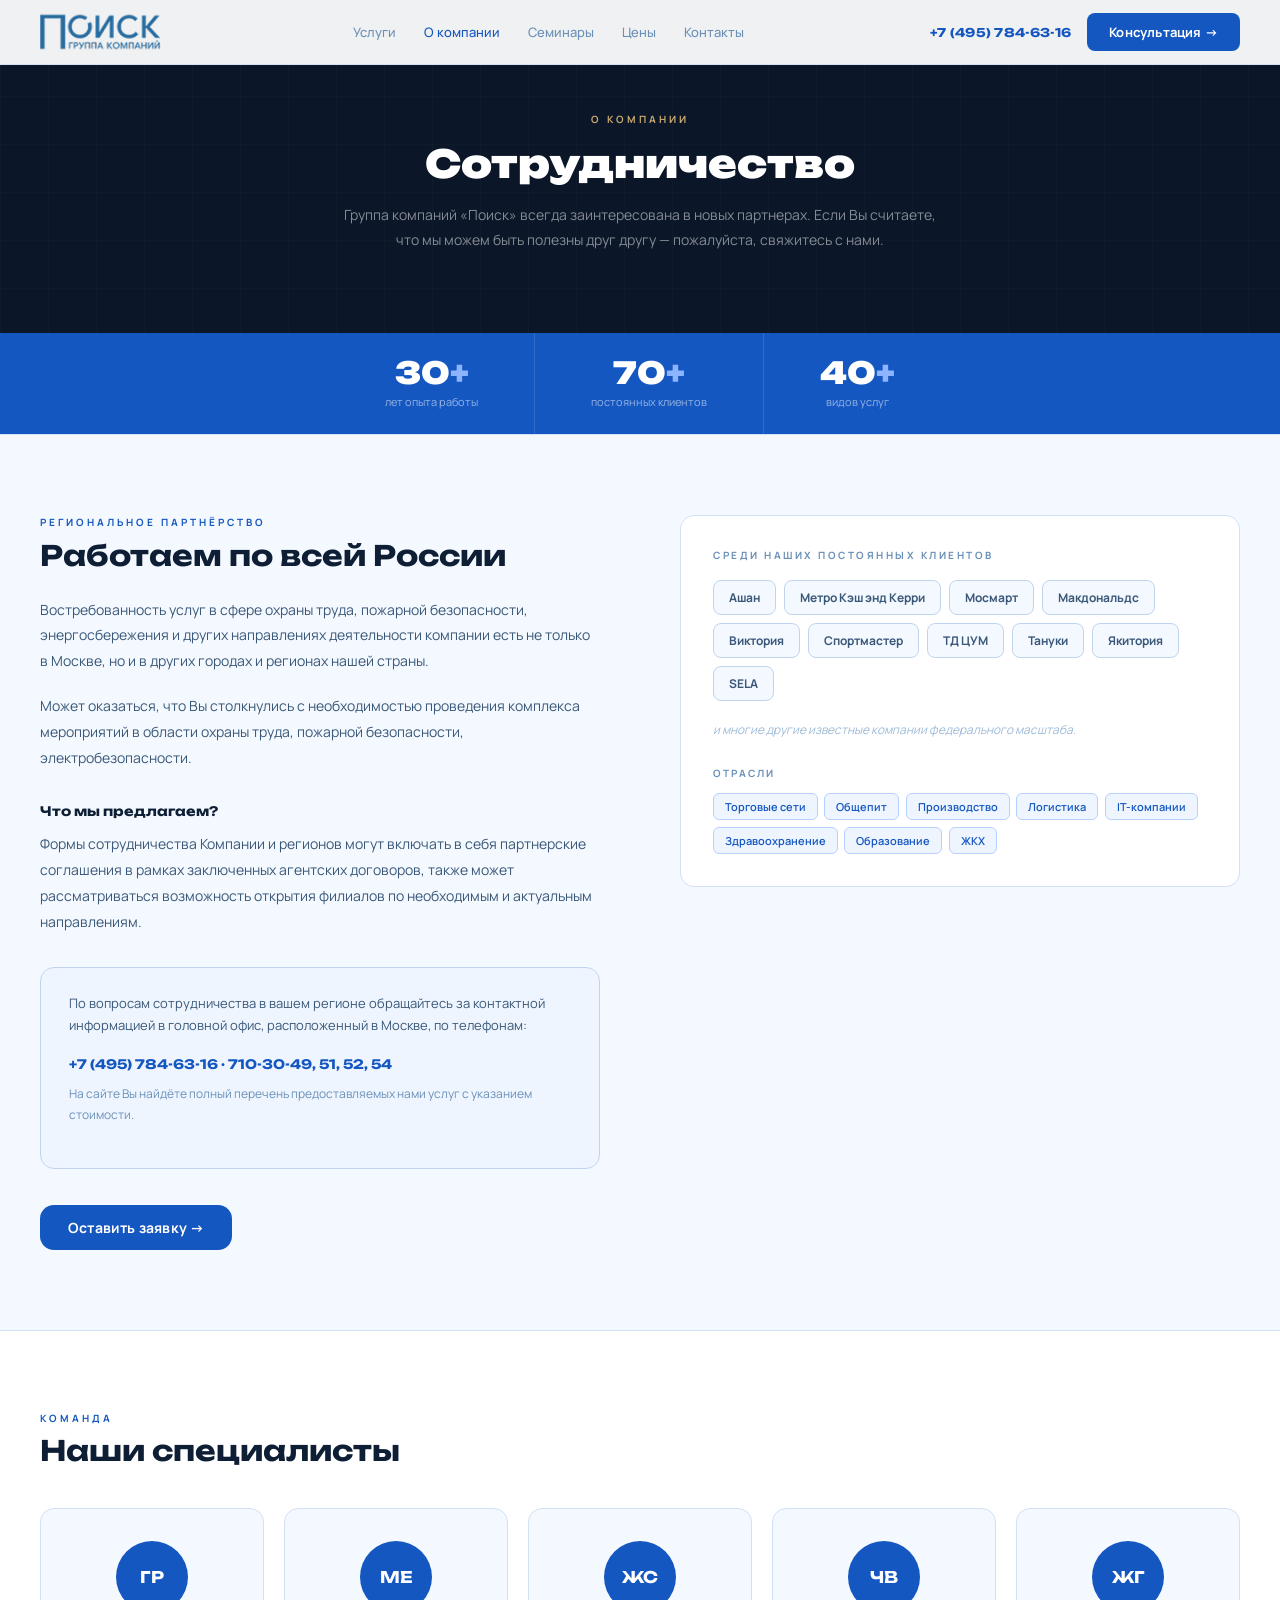
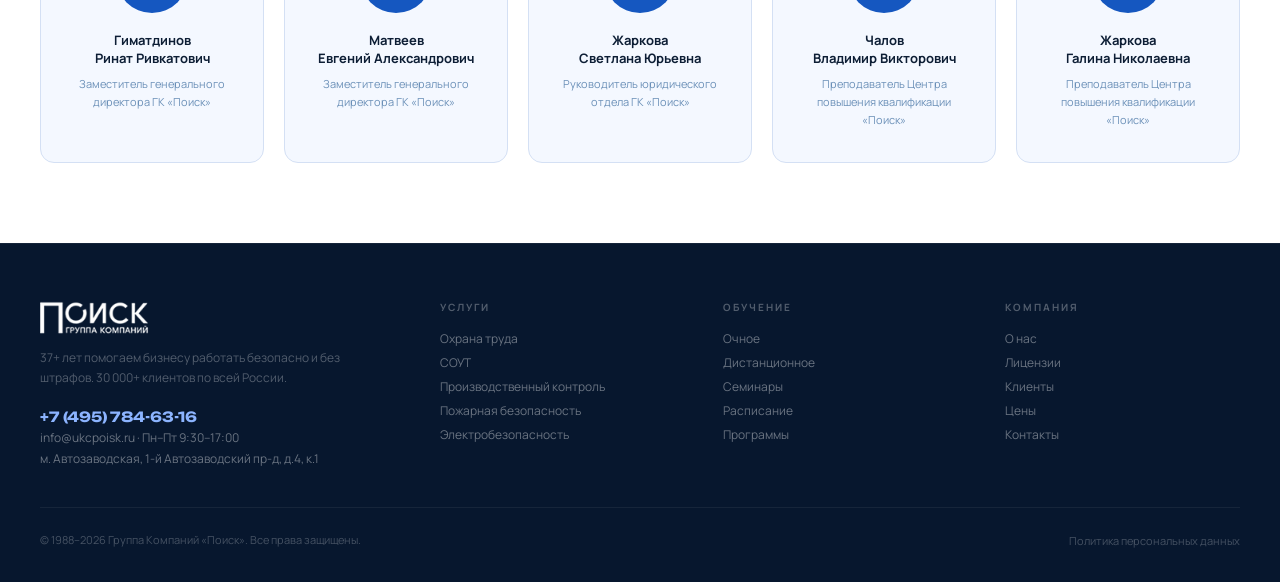
==== about.html @ a32d32ca "first commit" ====
<!DOCTYPE html>
<html lang="ru">
<head>
<meta charset="UTF-8">
<meta name="viewport" content="width=device-width,initial-scale=1.0">
<title>О компании — ГК ПОИСК</title>
<link href="https://fonts.googleapis.com/css2?family=Unbounded:wght@400;700;900&family=Manrope:wght@400;500;600;700;800&display=swap" rel="stylesheet">
<link rel="stylesheet" href="poisk_landing.css">
<style>
  /* STATS STRIP */
  .about-strip { background: var(--blue); display: flex; justify-content: center; }
  .astrip-item { padding: 1.6rem 3.5rem; text-align: center; border-right: 1px solid rgba(255,255,255,.12); }
  .astrip-item:last-child { border: none; }
  .astrip-n { font-family: 'Unbounded', sans-serif; font-size: 1.9rem; font-weight: 900; color: white; line-height: 1; }
  .astrip-n em { color: var(--ice4); font-style: normal; }
  .astrip-l { font-size: 11px; color: rgba(255,255,255,.55); margin-top: 5px; }

  /* COOPERATION */
  .coop-sec { background: var(--off); padding: 5rem 2.5rem; border-top: 1px solid var(--border); }
  .coop-i { max-width: 1280px; margin: 0 auto; display: grid; grid-template-columns: 1fr 1fr; gap: 5rem; align-items: start; }
  .coop-i .sec-t { margin-bottom: 1.5rem; }
  .coop-txt p { font-size: 14px; color: var(--mid); line-height: 1.85; margin-bottom: 1.2rem; }
  .coop-offer-title { font-family: 'Unbounded', sans-serif; font-size: 13px; font-weight: 700; color: var(--text); margin: 2rem 0 .75rem; }
  .coop-contacts { background: var(--ice); border: 1px solid var(--border2); border-radius: var(--r2); padding: 1.5rem 1.75rem; margin-top: 2rem; }
  .coop-contacts p { font-size: 13px; color: var(--mid); line-height: 1.75; }
  .coop-contacts .ct-phone { font-family: 'Unbounded', sans-serif; font-size: 13px; font-weight: 700; color: var(--blue); margin-top: .65rem; }
  .coop-contacts .ct-note { font-size: 12px; color: var(--muted); margin-top: .65rem; }
  .coop-cta { margin-top: 2.25rem; }

  /* CLIENTS */
  .clients-box { background: white; border: 1px solid var(--border); border-radius: var(--r2); padding: 2rem; }
  .clients-eye { font-size: 10px; font-weight: 700; letter-spacing: 2.5px; text-transform: uppercase; color: var(--muted); margin-bottom: 1.1rem; }
  .client-pills { display: flex; flex-wrap: wrap; gap: .5rem; margin-bottom: 1.25rem; }
  .client-pill { background: var(--off); border: 1.5px solid var(--border2); border-radius: 8px; padding: 8px 15px; font-size: 12px; font-weight: 700; color: var(--mid); transition: border-color .2s, color .2s; cursor: default; }
  .client-pill:hover { border-color: var(--blue); color: var(--blue); }
  .clients-note { font-size: 12px; color: var(--faint); font-style: italic; }
  .clients-industries { margin-top: 1.75rem; }
  .clients-eye2 { font-size: 10px; font-weight: 700; letter-spacing: 2px; text-transform: uppercase; color: var(--muted); margin-bottom: .85rem; }
  .ind-pills { display: flex; flex-wrap: wrap; gap: .4rem; }
  .ind-pill { background: var(--ice); border: 1px solid var(--ice3); border-radius: 6px; padding: 5px 11px; font-size: 11px; font-weight: 600; color: var(--blue); }

  /* SPECIALISTS */
  .spec-sec { background: white; padding: 5rem 2.5rem; border-top: 1px solid var(--border); }
  .spec-si { max-width: 1280px; margin: 0 auto; }
  .spec-hd { margin-bottom: 2.5rem; }
  .spec-g { display: grid; grid-template-columns: repeat(5, 1fr); gap: 1.25rem; }
  .spec-c { background: var(--off); border: 1px solid var(--border); border-radius: var(--r2); padding: 2rem 1.5rem; text-align: center; transition: box-shadow .25s, transform .25s; }
  .spec-c:hover { box-shadow: var(--sh2); transform: translateY(-4px); }
  .spec-av { width: 72px; height: 72px; border-radius: 50%; background: var(--blue); display: flex; align-items: center; justify-content: center; font-family: 'Unbounded', sans-serif; font-size: 16px; font-weight: 700; color: white; margin: 0 auto 1.1rem; }
  .spec-nm { font-size: 13px; font-weight: 700; color: var(--text); margin-bottom: .5rem; line-height: 1.4; }
  .spec-ti { font-size: 11px; color: var(--muted); line-height: 1.65; }

  @media (max-width: 900px) {
    .coop-i { grid-template-columns: 1fr; gap: 2.5rem; }
    .spec-g { grid-template-columns: repeat(2, 1fr); }
    .astrip-item { padding: 1.2rem 1.5rem; }
  }
  @media (max-width: 560px) {
    .spec-g { grid-template-columns: 1fr; }
    .about-strip { flex-direction: column; }
    .astrip-item { border-right: none; border-bottom: 1px solid rgba(255,255,255,.12); }
  }
</style>
</head>
<body>

<!-- NAV -->
<nav class="nav">
  <div class="nav-i">
    <a href="poisk_landing.html" class="logo">
      <img src="logo (1).png" alt="ГК ПОИСК" style="height:40px;width:auto;display:block;">
    </a>
    <div class="nav-links">
      <a href="poisk_landing.html#services">Услуги</a>
      <a href="about.html" class="nav-active">О компании</a>
      <a href="seminars.html">Семинары</a>
      <a href="prices.html">Цены</a>
      <a href="poisk_landing.html#contacts">Контакты</a>
    </div>
    <div class="nav-r">
      <a href="tel:+74957846316" class="nav-phone">+7 (495) 784-63-16</a>
      <a href="poisk_landing.html#cta" class="btn">Консультация →</a>
    </div>
  </div>
</nav>

<!-- PAGE HERO -->
<section class="page-hero page-hero--centered">
  <div class="page-hero-inner">
    <div class="page-hero-eye">О компании</div>
    <h1 class="page-hero-h">Сотрудничество</h1>
    <p class="page-hero-sub">Группа компаний «Поиск» всегда заинтересована в новых партнерах. Если Вы считаете, что мы можем быть полезны друг другу — пожалуйста, свяжитесь с нами.</p>
  </div>
</section>

<!-- STATS STRIP -->
<div class="about-strip">
  <div class="astrip-item">
    <div class="astrip-n">30<em>+</em></div>
    <div class="astrip-l">лет опыта работы</div>
  </div>
  <div class="astrip-item">
    <div class="astrip-n">70<em>+</em></div>
    <div class="astrip-l">постоянных клиентов</div>
  </div>
  <div class="astrip-item">
    <div class="astrip-n">40<em>+</em></div>
    <div class="astrip-l">видов услуг</div>
  </div>
</div>

<!-- COOPERATION -->
<section class="coop-sec">
  <div class="coop-i">

    <div class="coop-txt fade">
      <div class="sec-ey">Региональное партнёрство</div>
      <h2 class="sec-t">Работаем по всей России</h2>

      <p>Востребованность услуг в сфере охраны труда, пожарной безопасности, энергосбережения и других направлениях деятельности компании есть не только в Москве, но и в других городах и регионах нашей страны.</p>
      <p>Может оказаться, что Вы столкнулись с необходимостью проведения комплекса мероприятий в области охраны труда, пожарной безопасности, электробезопасности.</p>

      <div class="coop-offer-title">Что мы предлагаем?</div>
      <p>Формы сотрудничества Компании и регионов могут включать в себя партнерские соглашения в рамках заключенных агентских договоров, также может рассматриваться возможность открытия филиалов по необходимым и актуальным направлениям.</p>

      <div class="coop-contacts">
        <p>По вопросам сотрудничества в вашем регионе обращайтесь за контактной информацией в головной офис, расположенный в Москве, по телефонам:</p>
        <div class="ct-phone">+7 (495) 784-63-16 · 710-30-49, 51, 52, 54</div>
        <p class="ct-note">На сайте Вы найдёте полный перечень предоставляемых нами услуг с указанием стоимости.</p>
      </div>

      <div class="coop-cta">
        <a href="poisk_landing.html#cta" class="btn btn-lg">Оставить заявку →</a>
      </div>
    </div>

    <div class="fade">
      <div class="clients-box">
        <div class="clients-eye">Среди наших постоянных клиентов</div>
        <div class="client-pills">
          <span class="client-pill">Ашан</span>
          <span class="client-pill">Метро Кэш энд Керри</span>
          <span class="client-pill">Мосмарт</span>
          <span class="client-pill">Макдональдс</span>
          <span class="client-pill">Виктория</span>
          <span class="client-pill">Спортмастер</span>
          <span class="client-pill">ТД ЦУМ</span>
          <span class="client-pill">Тануки</span>
          <span class="client-pill">Якитория</span>
          <span class="client-pill">SELA</span>
        </div>
        <p class="clients-note">и многие другие известные компании федерального масштаба.</p>
        <div class="clients-industries">
          <div class="clients-eye2">Отрасли</div>
          <div class="ind-pills">
            <span class="ind-pill">Торговые сети</span>
            <span class="ind-pill">Общепит</span>
            <span class="ind-pill">Производство</span>
            <span class="ind-pill">Логистика</span>
            <span class="ind-pill">IT-компании</span>
            <span class="ind-pill">Здравоохранение</span>
            <span class="ind-pill">Образование</span>
            <span class="ind-pill">ЖКХ</span>
          </div>
        </div>
      </div>
    </div>

  </div>
</section>

<!-- SPECIALISTS -->
<section class="spec-sec">
  <div class="spec-si">
    <div class="spec-hd fade">
      <div class="sec-ey">Команда</div>
      <h2 class="sec-t">Наши специалисты</h2>
    </div>
    <div class="spec-g">
      <div class="spec-c fade">
        <div class="spec-av">ГР</div>
        <div class="spec-nm">Гиматдинов<br>Ринат Ривкатович</div>
        <div class="spec-ti">Заместитель генерального директора ГК «Поиск»</div>
      </div>
      <div class="spec-c fade">
        <div class="spec-av">МЕ</div>
        <div class="spec-nm">Матвеев<br>Евгений Александрович</div>
        <div class="spec-ti">Заместитель генерального директора ГК «Поиск»</div>
      </div>
      <div class="spec-c fade">
        <div class="spec-av">ЖС</div>
        <div class="spec-nm">Жаркова<br>Светлана Юрьевна</div>
        <div class="spec-ti">Руководитель юридического отдела ГК «Поиск»</div>
      </div>
      <div class="spec-c fade">
        <div class="spec-av">ЧВ</div>
        <div class="spec-nm">Чалов<br>Владимир Викторович</div>
        <div class="spec-ti">Преподаватель Центра повышения квалификации «Поиск»</div>
      </div>
      <div class="spec-c fade">
        <div class="spec-av">ЖГ</div>
        <div class="spec-nm">Жаркова<br>Галина Николаевна</div>
        <div class="spec-ti">Преподаватель Центра повышения квалификации «Поиск»</div>
      </div>
    </div>
  </div>
</section>

<!-- FOOTER -->
<footer>
  <div class="ft-i">
    <div class="ft-top">
      <div>
        <img src="logo (1).png" alt="ГК ПОИСК" style="height:36px;width:auto;display:block;filter:brightness(0) invert(1);">
        <p class="ft-desc">37+ лет помогаем бизнесу работать безопасно и без штрафов. 30 000+ клиентов по всей России.</p>
        <div class="ft-phone">+7 (495) 784-63-16</div>
        <div class="ft-mail">info@ukcpoisk.ru · Пн–Пт 9:30–17:00</div>
        <div class="ft-mail">м. Автозаводская, 1-й Автозаводский пр-д, д.4, к.1</div>
      </div>
      <div class="ft-col">
        <h5>Услуги</h5>
        <a href="poisk_landing.html#services">Охрана труда</a>
        <a href="poisk_landing.html#services">СОУТ</a>
        <a href="poisk_landing.html#services">Производственный контроль</a>
        <a href="poisk_landing.html#services">Пожарная безопасность</a>
        <a href="poisk_landing.html#services">Электробезопасность</a>
      </div>
      <div class="ft-col">
        <h5>Обучение</h5>
        <a href="#">Очное</a>
        <a href="#">Дистанционное</a>
        <a href="seminars.html">Семинары</a>
        <a href="#">Расписание</a>
        <a href="#">Программы</a>
      </div>
      <div class="ft-col">
        <h5>Компания</h5>
        <a href="about.html">О нас</a>
        <a href="poisk_landing.html#why">Лицензии</a>
        <a href="about.html">Клиенты</a>
        <a href="prices.html">Цены</a>
        <a href="poisk_landing.html#contacts">Контакты</a>
      </div>
    </div>
    <div class="ft-bot">
      <div class="ft-copy">© 1988–2026 Группа Компаний «Поиск». Все права защищены.</div>
      <div class="ft-leg"><a href="#">Политика персональных данных</a></div>
    </div>
  </div>
</footer>

<script>
const obs = new IntersectionObserver(e => {
  e.forEach(en => { if (en.isIntersecting) en.target.classList.add('in'); });
}, { threshold: .1 });
document.querySelectorAll('.fade').forEach(el => obs.observe(el));
</script>
</body>
</html>
---- poisk_landing.css ----
:root {
  --blue: #1557C0; --blue2: #1A6BE0; --blue3: #2979F2;
  --navy: #0B1628; --navy2: #0D1E35;
  --ice: #EEF5FF; --ice2: #DCE9FF; --ice3: #B8D0FF; --ice4: #8CB4FF;
  --white: #FFFFFF; --off: #F4F8FF; --surface: #F0F6FF;
  --text: #0D1E35; --mid: #3A5878; --muted: #6B90B8; --faint: #9DBBD8;
  --border: #D4E0F4; --border2: #C0D4F0;
  --gold: #C8A96E; --gold2: #E0C078;
  --green: #27AE60; --red: #E53935; --amber: #F9A825;
  --r: 8px; --r2: 14px; --r3: 20px;
  --sh: 0 2px 16px rgba(21,87,192,.1);
  --sh2: 0 8px 40px rgba(21,87,192,.14);
}

* { box-sizing: border-box; margin: 0; padding: 0; }
html { scroll-behavior: smooth; }
body { font-family: 'Manrope', sans-serif; background: var(--surface); color: var(--text); overflow-x: hidden; }

/* NAV */
.nav { position: fixed; top: 0; left: 0; right: 0; z-index: 100; background: rgba(255,255,255,.94); border-bottom: 1px solid var(--border); backdrop-filter: blur(12px); padding: 0 2.5rem; }
.nav-i { max-width: 1280px; margin: 0 auto; display: flex; align-items: center; justify-content: space-between; height: 64px; }
.logo { display: flex; align-items: center; text-decoration: none; }
.nav-links { display: flex; gap: 1.75rem; }
.nav-links a { color: var(--muted); font-size: 13px; font-weight: 500; text-decoration: none; transition: color .2s; position: relative; }
.nav-links a::after { content: ''; position: absolute; bottom: -2px; left: 0; width: 0; height: 1.5px; background: var(--blue); transition: width .25s; }
.nav-links a:hover { color: var(--blue); }
.nav-links a:hover::after { width: 100%; }
.nav-r { display: flex; align-items: center; gap: 1rem; }
.nav-phone { font-family: 'Unbounded', sans-serif; font-size: 12px; font-weight: 700; color: var(--blue); text-decoration: none; letter-spacing: .3px; }
.btn { display: inline-flex; align-items: center; gap: 6px; background: var(--blue); color: white; border: none; padding: 10px 22px; border-radius: var(--r); font-size: 13px; font-weight: 700; cursor: pointer; font-family: 'Manrope', sans-serif; transition: background .2s, transform .15s; text-decoration: none; letter-spacing: .2px; }
.btn:hover { background: var(--blue2); transform: translateY(-1px); }
.btn-out { background: white; color: var(--blue); border: 1.5px solid var(--border2); }
.btn-out:hover { border-color: var(--blue); background: var(--ice); }
.btn-lg { padding: 13px 28px; font-size: 14px; border-radius: var(--r2); }
.btn-white { background: white; color: var(--blue); }
.btn-white:hover { background: var(--ice); }
.btn-ghost { background: rgba(255,255,255,.12); color: white; border: 1.5px solid rgba(255,255,255,.25); }
.btn-ghost:hover { background: rgba(255,255,255,.2); }

/* HERO */
#hero { height: 100vh; min-height: 620px; position: relative; overflow: hidden; background: var(--surface); display: flex; align-items: center; }
.h-grid { position: absolute; inset: 0; z-index: 0; pointer-events: none; }
.blob { position: absolute; border-radius: 50%; pointer-events: none; }
#lines-c { position: absolute; inset: 0; z-index: 3; pointer-events: none; }
#chips-root { position: absolute; inset: 0; z-index: 4; pointer-events: none; }
.chip { position: absolute; transform: translate(-50%,-50%); white-space: nowrap; pointer-events: none; }
.chip-inner { display: flex; align-items: center; gap: 9px; background: white; border: 1.5px solid var(--border); border-radius: 12px; padding: 9px 15px; box-shadow: var(--sh); }
.chip-ico { font-size: 17px; line-height: 1; }
.chip-name { font-size: 11px; font-weight: 700; color: var(--text); line-height: 1.2; }
.chip-tag { font-size: 10px; font-weight: 600; margin-top: 2px; }
.h-mask { position: absolute; left: 0; top: 0; width: 500px; height: 100%; background: linear-gradient(90deg, #F0F6FF 58%, transparent 100%); z-index: 5; pointer-events: none; }
.hero-left { position: absolute; left: 5%; top: 50%; transform: translateY(-50%); z-index: 10; max-width: 420px; }
.eyebrow { display: flex; align-items: center; gap: 10px; margin-bottom: 1.5rem; }
.ey-bar { width: 28px; height: 2px; background: var(--blue); border-radius: 1px; }
.ey-t { font-size: 10px; font-weight: 700; letter-spacing: 3px; text-transform: uppercase; color: var(--blue); }
.hero-h1 { font-family: 'Unbounded', sans-serif; font-size: clamp(1.6rem, 2.6vw, 2.4rem); font-weight: 900; color: var(--text); line-height: 1.1; margin-bottom: 1.25rem; letter-spacing: -.5px; }
.hero-h1 em { color: var(--blue); font-style: normal; }
.hero-h1 span { color: #4A90D9; }
.hero-sub { font-size: 14px; color: var(--mid); line-height: 1.8; margin-bottom: 2rem; }
.hero-sub strong { color: var(--text); font-weight: 700; }
.hero-btns { display: flex; gap: 12px; flex-wrap: wrap; margin-bottom: 2.25rem; }
.hero-nums { display: flex; gap: 2rem; flex-wrap: wrap; }
.hn-n { font-family: 'Unbounded', sans-serif; font-size: 1.4rem; font-weight: 900; color: var(--text); line-height: 1; }
.hn-n em { color: var(--blue); font-style: normal; }
.hn-l { font-size: 10px; color: var(--faint); margin-top: 4px; line-height: 1.4; }

/* STATS BAR */
.stats-bar { background: var(--blue); display: grid; grid-template-columns: repeat(6,1fr); }
.st { padding: 1.4rem 1rem; text-align: center; border-right: 1px solid rgba(255,255,255,.1); }
.st:last-child { border: none; }
.st-n { font-family: 'Unbounded', sans-serif; font-size: 1.65rem; font-weight: 900; color: white; line-height: 1; }
.st-n em { color: var(--ice4); font-style: normal; }
.st-l { font-size: 10px; color: rgba(255,255,255,.55); margin-top: 5px; }
.st-h { font-size: 10px; color: var(--gold2); margin-top: 3px; font-weight: 700; }

/* SECTIONS */
section { padding: 5rem 2.5rem; }
.si { max-width: 1280px; margin: 0 auto; }
.sec-ey { font-size: 10px; font-weight: 700; letter-spacing: 3px; text-transform: uppercase; color: var(--blue); margin-bottom: .6rem; }
.sec-t { font-family: 'Unbounded', sans-serif; font-size: clamp(1.4rem, 2.2vw, 1.9rem); font-weight: 700; color: var(--text); line-height: 1.2; margin-bottom: .75rem; }
.sec-t-w { color: white; }
.sec-s { font-size: 14px; color: var(--muted); line-height: 1.75; max-width: 460px; }

/* PAIN */
.pain-sec { background: var(--off); border-top: 1px solid var(--border); }
.pain-hd { display: grid; grid-template-columns: 1fr 1fr; gap: 3rem; align-items: end; margin-bottom: 2.5rem; }
.pain-g { display: grid; grid-template-columns: repeat(3,1fr); gap: 1rem; }
.pc { background: white; border: 1px solid var(--border); border-radius: var(--r2); padding: 1.5rem; position: relative; overflow: hidden; transition: all .25s; }
.pc::before { content: ''; position: absolute; top: 0; left: 0; right: 0; height: 3px; border-radius: 3px 3px 0 0; }
.pc.r::before { background: var(--red); }
.pc.a::before { background: var(--amber); }
.pc.b::before { background: var(--blue); }
.pc:hover { transform: translateY(-3px); box-shadow: var(--sh); }
.pc-lbl { font-size: 9px; font-weight: 800; letter-spacing: 1.5px; text-transform: uppercase; margin-bottom: .6rem; margin-top: .2rem; }
.pc-lbl.r { color: #C62828; }
.pc-lbl.a { color: #E65100; }
.pc-lbl.b { color: var(--blue); }
.pc-q { font-size: 12px; color: var(--mid); line-height: 1.65; margin-bottom: .9rem; font-style: italic; }
.pc-q strong { color: var(--text); font-style: normal; font-weight: 700; }
.pc-sol { display: flex; align-items: center; gap: 8px; font-size: 12px; font-weight: 700; color: var(--blue); }
.pc-arr { width: 20px; height: 20px; background: var(--ice); border-radius: 50%; display: flex; align-items: center; justify-content: center; font-size: 10px; }

/* STATS 2 */
.stats2 { background: var(--navy); padding: 4.5rem 2.5rem; }
.s2-i { max-width: 1280px; margin: 0 auto; display: grid; grid-template-columns: 1fr 1.4fr; gap: 5rem; align-items: center; }
.s2-eye { font-size: 10px; font-weight: 700; letter-spacing: 3px; text-transform: uppercase; color: var(--gold); margin-bottom: 1rem; }
.s2-h { font-family: 'Unbounded', sans-serif; font-size: clamp(1.3rem, 2.2vw, 1.8rem); font-weight: 700; color: white; line-height: 1.25; margin-bottom: 1.25rem; }
.s2-p { font-size: 13px; color: rgba(255,255,255,.45); line-height: 1.8; }
.s2-g { display: grid; grid-template-columns: 1fr 1fr; gap: 1px; background: rgba(255,255,255,.06); border-radius: 16px; overflow: hidden; border: 1px solid rgba(255,255,255,.07); }
.s2-c { background: var(--navy); padding: 1.75rem 2rem; transition: background .2s; }
.s2-c:hover { background: rgba(255,255,255,.04); }
.s2-n { font-family: 'Unbounded', sans-serif; font-size: 2rem; font-weight: 900; color: white; line-height: 1; margin-bottom: 6px; }
.s2-n em { color: var(--ice4); font-style: normal; }
.s2-l { font-size: 11px; color: rgba(255,255,255,.4); line-height: 1.5; }
.s2-ctx { font-size: 10px; color: var(--gold); margin-top: 4px; font-weight: 700; }

/* SERVICES */
.svc-sec { background: var(--off); border-top: 1px solid var(--border); }
.svc-hd { display: flex; justify-content: space-between; align-items: flex-end; margin-bottom: 2.5rem; flex-wrap: wrap; gap: 1rem; }
.svc-g { display: grid; grid-template-columns: repeat(3,1fr); gap: 1rem; }
.sv { background: white; border: 1.5px solid var(--border); border-radius: var(--r2); padding: 1.75rem; transition: border-color .2s, box-shadow .2s, transform .2s; cursor: default; display: flex; flex-direction: column; scroll-margin-top: 80px; }
.sv:hover { border-color: var(--blue); box-shadow: var(--sh2); transform: translateY(-3px); }
.sv-top { display: flex; justify-content: space-between; align-items: flex-start; margin-bottom: 1.25rem; }
.sv-num { font-family: 'Unbounded', sans-serif; font-size: 10px; font-weight: 900; color: var(--border2); letter-spacing: 1px; }
.sv-badge { font-size: 10px; font-weight: 700; letter-spacing: .5px; text-transform: uppercase; padding: 4px 10px; border-radius: 20px; }
.b-req { background: #FFF3E0; color: #E65100; }
.b-pop { background: #E8F5E9; color: #2E7D32; }
.b-lab { background: var(--ice); color: var(--blue); }
.b-uniq { background: #EDE7F6; color: #4527A0; }
.sv-ico { width: 52px; height: 52px; background: var(--ice2); border-radius: 14px; display: flex; align-items: center; justify-content: center; font-size: 26px; margin-bottom: 1rem; }
.sv-t { font-family: 'Unbounded', sans-serif; font-size: 13px; font-weight: 700; color: var(--text); margin-bottom: .6rem; line-height: 1.3; }
.sv-pain { font-size: 12px; color: var(--red); background: #FFF3F3; border: 1px solid #FFD5D5; border-radius: 8px; padding: 7px 11px; margin-bottom: .85rem; font-weight: 600; line-height: 1.5; }
.sv-d { font-size: 13px; color: var(--mid); line-height: 1.7; flex: 1; }
.sv-more { font-size: 12px; color: var(--blue); font-weight: 700; margin-top: 1.25rem; display: inline-flex; align-items: center; gap: 5px; text-decoration: none; border-top: 1px solid var(--border); padding-top: .85rem; }

/* WHY */
.why-sec { background: var(--navy); padding: 5rem 2.5rem; }
.why-i { max-width: 1280px; margin: 0 auto; display: grid; grid-template-columns: 1fr 1fr; gap: 5rem; align-items: start; }
.why-list { display: flex; flex-direction: column; }
.wi { display: flex; gap: 1.25rem; padding: 1.25rem 0; border-bottom: 1px solid rgba(255,255,255,.06); align-items: flex-start; }
.wi:last-child { border: none; }
.wi-ico { width: 42px; height: 42px; background: rgba(21,87,192,.2); border: 1px solid rgba(21,87,192,.35); border-radius: 10px; display: flex; align-items: center; justify-content: center; font-size: 18px; flex-shrink: 0; }
.wi h4 { font-size: 13px; font-weight: 700; color: white; margin-bottom: 4px; }
.wi p { font-size: 12px; color: rgba(255,255,255,.45); line-height: 1.65; }
.why-card { background: rgba(255,255,255,.04); border: 1px solid rgba(255,255,255,.08); border-radius: 20px; padding: 2rem; }
.lic-row { display: flex; gap: 12px; align-items: flex-start; padding: 12px 0; border-bottom: 1px solid rgba(255,255,255,.06); }
.lic-row:last-child { border: none; }
.lic-chk { width: 20px; height: 20px; background: rgba(21,87,192,.2); border: 1.5px solid rgba(21,87,192,.45); border-radius: 50%; display: flex; align-items: center; justify-content: center; font-size: 10px; color: var(--ice4); flex-shrink: 0; margin-top: 1px; font-weight: 700; }
.lic-t { font-size: 13px; font-weight: 700; color: white; margin-bottom: 2px; }
.lic-s { font-size: 11px; color: rgba(255,255,255,.35); line-height: 1.5; }
.dir-card { margin-top: 1.25rem; background: rgba(200,169,110,.08); border: 1px solid rgba(200,169,110,.2); border-radius: 14px; padding: 1.1rem 1.25rem; }
.dir-n { font-size: 13px; font-weight: 700; color: var(--gold2); }
.dir-t { font-size: 11px; color: rgba(255,255,255,.4); margin-top: 3px; line-height: 1.6; }

/* STEPS */
.steps-sec { background: var(--off); border-top: 1px solid var(--border); }
.steps-hd { text-align: center; margin-bottom: 3rem; }
.steps-row { display: flex; position: relative; max-width: 1000px; margin: 0 auto; }
.steps-row::before { content: ''; position: absolute; top: 26px; left: 6%; right: 6%; height: 1px; background: var(--border2); }
.step-node { flex: 1; text-align: center; padding: 0 .75rem; }
.step-c { width: 52px; height: 52px; border-radius: 50%; background: white; border: 2px solid var(--blue); display: flex; align-items: center; justify-content: center; margin: 0 auto 1.1rem; position: relative; z-index: 1; font-family: 'Unbounded', sans-serif; font-size: 15px; font-weight: 900; color: var(--blue); box-shadow: var(--sh); }
.step-c.act { background: var(--blue); color: white; }
.step-t { font-size: 13px; font-weight: 700; color: var(--text); margin-bottom: 4px; }
.step-d { font-size: 11px; color: var(--muted); line-height: 1.6; }
.step-time { font-size: 10px; font-weight: 700; color: var(--blue); margin-top: 5px; }

/* SEMINAR */
.sem-sec { background: white; border-top: 1px solid var(--border); }
.sem-i { max-width: 1280px; margin: 0 auto; display: grid; grid-template-columns: 1fr 1fr; gap: 4rem; }
.free-badge { display: inline-flex; align-items: center; gap: 7px; background: #E8F5E9; border: 1px solid #A5D6A7; color: #1B5E20; padding: 6px 14px; border-radius: 20px; font-size: 12px; font-weight: 700; margin-bottom: 1.25rem; }
.sem-list { display: flex; flex-direction: column; gap: 8px; margin-top: 1.25rem; }
.sem-row { background: var(--surface); border: 1px solid var(--border); border-radius: 10px; padding: 12px 14px; display: flex; align-items: center; gap: 10px; text-decoration: none; transition: all .2s; }
.sem-row:hover { border-color: var(--blue); background: var(--ice); }
.sem-t { font-size: 13px; font-weight: 600; color: var(--text); flex: 1; }
.sem-arr { width: 24px; height: 24px; background: var(--blue); border-radius: 50%; display: flex; align-items: center; justify-content: center; font-size: 11px; color: white; flex-shrink: 0; }

/* PROOF */
.proof-sec { background: var(--navy2); padding: 5rem 2.5rem; }
.proof-i { max-width: 1280px; margin: 0 auto; }
.logos-row { display: flex; gap: .75rem; flex-wrap: wrap; margin: 1.75rem 0 3rem; }
.logo-pill { background: rgba(255,255,255,.05); border: 1px solid rgba(255,255,255,.08); border-radius: 8px; padding: 9px 18px; font-size: 11px; font-weight: 700; color: rgba(255,255,255,.45); cursor: default; transition: all .2s; }
.logo-pill:hover { background: rgba(255,255,255,.09); color: rgba(255,255,255,.8); }
.rv-g { display: grid; grid-template-columns: repeat(3,1fr); gap: 1rem; }
.rv { background: rgba(255,255,255,.04); border: 1px solid rgba(255,255,255,.07); border-radius: var(--r2); padding: 1.5rem; }
.rv-stars { color: var(--gold); font-size: 13px; letter-spacing: 2px; margin-bottom: .75rem; }
.rv-q { font-size: 13px; color: rgba(255,255,255,.5); line-height: 1.75; margin-bottom: 1.25rem; font-style: italic; }
.rv-auth { display: flex; align-items: center; gap: 10px; }
.rv-av { width: 36px; height: 36px; border-radius: 50%; background: var(--blue); display: flex; align-items: center; justify-content: center; font-family: 'Unbounded', sans-serif; font-size: 11px; font-weight: 700; color: white; flex-shrink: 0; }
.rv-nm strong { display: block; font-size: 12px; font-weight: 700; color: rgba(255,255,255,.85); }
.rv-nm span { font-size: 11px; color: rgba(255,255,255,.35); }

/* CTA */
.cta-sec { background: var(--blue); padding: 5.5rem 2.5rem; text-align: center; position: relative; overflow: hidden; }
.cta-ring { position: absolute; border-radius: 50%; border: 1px solid rgba(255,255,255,.07); pointer-events: none; }
.cta-i { max-width: 880px; margin: 0 auto; position: relative; z-index: 2; }
.cta-ey { font-size: 10px; font-weight: 700; letter-spacing: 3px; text-transform: uppercase; color: rgba(255,255,255,.5); margin-bottom: 1.5rem; }
.cta-h { font-family: 'Unbounded', sans-serif; font-size: clamp(1.5rem, 2.8vw, 2.3rem); font-weight: 900; color: white; line-height: 1.15; margin-bottom: 1rem; }
.cta-sub { font-size: 14px; color: rgba(255,255,255,.6); margin-bottom: 2.25rem; line-height: 1.75; }
.cta-cards { display: grid; grid-template-columns: repeat(3,1fr); gap: 1rem; margin-bottom: 2.5rem; }
.cta-c { background: rgba(255,255,255,.08); border: 1px solid rgba(255,255,255,.12); border-radius: var(--r2); padding: 1.25rem; text-align: left; }
.cta-c-ico { font-size: 18px; margin-bottom: .5rem; }
.cta-c-t { font-size: 13px; font-weight: 700; color: white; margin-bottom: 3px; }
.cta-c-d { font-size: 11px; color: rgba(255,255,255,.5); line-height: 1.5; }
.cta-btns { display: flex; gap: 12px; justify-content: center; flex-wrap: wrap; }
.cta-gs { display: flex; gap: 1.5rem; justify-content: center; flex-wrap: wrap; margin-top: 1.5rem; }
.cta-g { font-size: 11px; color: rgba(255,255,255,.4); display: flex; align-items: center; gap: 5px; }
.cta-g::before { content: '✓'; color: rgba(180,220,255,.8); }

/* FOOTER */
footer { background: #07172E; border-top: 1px solid rgba(255,255,255,.06); padding: 3.5rem 2.5rem 2rem; }
.ft-i { max-width: 1280px; margin: 0 auto; }
.ft-top { display: grid; grid-template-columns: 1.5fr 1fr 1fr 1fr; gap: 3rem; margin-bottom: 2.5rem; }
.ft-phone { font-family: 'Unbounded', sans-serif; font-size: 14px; font-weight: 700; color: var(--ice4); margin-top: 1.25rem; }
.ft-mail { font-size: 12px; color: rgba(255,255,255,.4); margin-top: 4px; }
.ft-desc { font-size: 12px; color: rgba(255,255,255,.3); line-height: 1.7; margin-top: .75rem; }
.ft-col h5 { font-size: 10px; font-weight: 700; letter-spacing: 2px; text-transform: uppercase; color: rgba(255,255,255,.3); margin-bottom: 1rem; }
.ft-col a { display: block; font-size: 12px; color: rgba(255,255,255,.4); text-decoration: none; margin-bottom: 7px; transition: color .2s; }
.ft-col a:hover { color: rgba(255,255,255,.8); }
.ft-bot { border-top: 1px solid rgba(255,255,255,.06); padding-top: 1.25rem; display: flex; justify-content: space-between; align-items: center; flex-wrap: wrap; gap: .75rem; }
.ft-copy { font-size: 11px; color: rgba(255,255,255,.25); }
.ft-leg a { font-size: 11px; color: rgba(255,255,255,.25); text-decoration: none; }
.ft-leg a:hover { color: rgba(255,255,255,.55); }

/* CONTACTS */
.contacts-sec { background: white; border-top: 1px solid var(--border); padding: 5rem 2.5rem; }
.contacts-hd { margin-bottom: 2.5rem; }
.contacts-grid { display: grid; grid-template-columns: repeat(4, 1fr); gap: 1.25rem; }
.contact-card { background: var(--off); border: 1.5px solid var(--border); border-radius: var(--r2); padding: 2rem 1.75rem; transition: border-color .2s, box-shadow .2s; }
.contact-card:hover { border-color: var(--blue); box-shadow: var(--sh); }
.contact-card-ico { font-size: 28px; margin-bottom: 1rem; }
.contact-card-label { font-size: 10px; font-weight: 700; letter-spacing: 2px; text-transform: uppercase; color: var(--muted); margin-bottom: .5rem; }
.contact-card-val { font-size: 15px; font-weight: 700; color: var(--text); line-height: 1.45; display: block; }
.contact-card-link { color: var(--blue); text-decoration: none; }
.contact-card-link:hover { text-decoration: underline; }
.contact-card-sub { font-size: 12px; color: var(--muted); margin-top: .4rem; line-height: 1.55; }
@media (max-width: 900px) { .contacts-grid { grid-template-columns: repeat(2, 1fr); } }
@media (max-width: 480px) { .contacts-grid { grid-template-columns: 1fr; } }

/* INNER PAGES — shared across about.html, seminars.html */
.nav-active { color: var(--blue) !important; }

.page-hero { background: var(--navy); padding: 7rem 2.5rem 4rem; position: relative; overflow: hidden; }
.page-hero::before { content: ''; position: absolute; inset: 0; background: url("data:image/svg+xml,%3Csvg width='48' height='48' viewBox='0 0 48 48' fill='none' xmlns='http://www.w3.org/2000/svg'%3E%3Cpath d='M48 0L0 0 0 48' stroke='rgba(255,255,255,0.04)' stroke-width='.8'/%3E%3C/svg%3E") repeat; }
.page-hero-inner { max-width: 1280px; margin: 0 auto; position: relative; z-index: 2; }
.page-hero-eye { font-size: 10px; font-weight: 700; letter-spacing: 3px; text-transform: uppercase; color: var(--gold); margin-bottom: 1rem; }
.page-hero-h { font-family: 'Unbounded', sans-serif; font-size: clamp(1.8rem, 3vw, 2.6rem); font-weight: 900; color: white; line-height: 1.15; margin-bottom: 1rem; }
.page-hero-sub { font-size: 14px; color: rgba(255,255,255,.5); line-height: 1.8; }
.page-hero--centered { text-align: center; padding-bottom: 5rem; }
.page-hero--centered .page-hero-inner { max-width: 760px; }
.page-hero--centered .page-hero-sub { max-width: 600px; margin: 0 auto; }

.breadcrumb { display: flex; align-items: center; gap: 8px; font-size: 12px; color: rgba(255,255,255,.35); margin-bottom: 1.25rem; }
.breadcrumb a { color: rgba(255,255,255,.4); text-decoration: none; transition: color .2s; }
.breadcrumb a:hover { color: rgba(255,255,255,.8); }
.breadcrumb-sep { color: rgba(255,255,255,.2); }

/* HERO — new elements */
.hero-for { display: inline-flex; align-items: center; background: var(--ice2); border: 1px solid var(--ice3); border-radius: 20px; padding: 5px 14px; font-size: 11px; font-weight: 700; color: var(--blue); margin-bottom: 1rem; }
.eyebrow { margin-bottom: .75rem; }

/* PAIN — clickable cards */
.pc { text-decoration: none; display: block; cursor: pointer; }
.pc:hover { transform: translateY(-4px); box-shadow: var(--sh2); }
.pain-foot { display: flex; align-items: center; gap: 1.25rem; flex-wrap: wrap; margin-top: 1.75rem; padding-top: 1.75rem; border-top: 1px solid var(--border); }
.pain-foot span { font-size: 13px; color: var(--muted); }

/* SERVICES — footer with price anchor */
.svc-foot { display: flex; align-items: center; justify-content: space-between; flex-wrap: wrap; gap: 1.25rem; margin-top: 2rem; padding: 1.5rem 2rem; background: var(--ice); border: 1px solid var(--border2); border-radius: var(--r2); }
.svc-foot-price { font-size: 14px; color: var(--mid); }
.svc-foot-price strong { color: var(--text); }

/* PROOF — real clients + CTA */
.proof-clients { display: flex; flex-wrap: wrap; gap: .6rem; margin: 1.5rem 0 1rem; }
.pcl { background: rgba(255,255,255,.08); border: 1px solid rgba(255,255,255,.15); border-radius: 8px; padding: 8px 16px; font-size: 12px; font-weight: 700; color: rgba(255,255,255,.9); transition: background .2s; }
.pcl:hover { background: rgba(255,255,255,.14); }
.logos-row { margin: 1rem 0 2rem; }
.proof-cta { display: flex; align-items: center; justify-content: space-between; flex-wrap: wrap; gap: 1.25rem; margin-top: 2.5rem; padding: 2rem 2.5rem; background: rgba(255,255,255,.05); border: 1px solid rgba(255,255,255,.1); border-radius: var(--r2); }
.proof-cta p { font-size: 15px; color: rgba(255,255,255,.7); font-weight: 600; max-width: 480px; }

/* FAQ */
.faq-sec { background: var(--off); border-top: 1px solid var(--border); }
.faq-hd { margin-bottom: 2.5rem; }
.faq-list { display: flex; flex-direction: column; gap: .75rem; max-width: 860px; }
.faq-item { background: white; border: 1.5px solid var(--border); border-radius: var(--r2); overflow: hidden; transition: border-color .2s; }
.faq-item[open] { border-color: var(--blue); }
.faq-q { list-style: none; display: flex; align-items: center; justify-content: space-between; gap: 1rem; padding: 1.25rem 1.5rem; font-size: 14px; font-weight: 700; color: var(--text); cursor: pointer; user-select: none; }
.faq-q::-webkit-details-marker { display: none; }
.faq-q::after { content: '+'; font-size: 20px; font-weight: 300; color: var(--blue); flex-shrink: 0; transition: transform .25s; }
.faq-item[open] .faq-q::after { transform: rotate(45deg); }
.faq-q:hover { color: var(--blue); }
.faq-a { padding: 0 1.5rem 1.25rem; font-size: 13px; color: var(--mid); line-height: 1.8; border-top: 1px solid var(--border); padding-top: 1rem; }
.faq-a a { color: var(--blue); }

/* SEMINAR — sem-row as link + date */
.sem-row { text-decoration: none; cursor: pointer; }
.sem-date { font-family: 'Unbounded', sans-serif; font-size: 11px; font-weight: 700; color: var(--blue); background: var(--ice); border-radius: 6px; padding: 4px 8px; flex-shrink: 0; white-space: nowrap; }

/* NAV phone link visible only inside mobile menu */
.nav-links-phone { display: none; }

/* NAV HAMBURGER */
.nav-ham { display: none; flex-direction: column; justify-content: center; gap: 5px; background: none; border: none; cursor: pointer; padding: 6px; width: 36px; height: 36px; }
.nav-ham span { display: block; width: 22px; height: 2px; background: var(--text); border-radius: 2px; transition: all .25s; }
.nav-ham.open span:nth-child(1) { transform: translateY(7px) rotate(45deg); }
.nav-ham.open span:nth-child(2) { opacity: 0; }
.nav-ham.open span:nth-child(3) { transform: translateY(-7px) rotate(-45deg); }

/* SERVICES divider */
.svc-divider { display: flex; align-items: center; gap: 1.25rem; margin: 2rem 0 1.5rem; }
.svc-divider::before, .svc-divider::after { content: ''; flex: 1; height: 1px; background: var(--border); }
.svc-divider span { font-size: 11px; font-weight: 700; letter-spacing: 2px; text-transform: uppercase; color: var(--muted); white-space: nowrap; }

/* PROOF — body layout */
.proof-body { display: grid; grid-template-columns: 1fr 320px; gap: 2rem; margin: 2rem 0; align-items: start; }
.proof-lic { background: rgba(255,255,255,.04); border: 1px solid rgba(255,255,255,.08); border-radius: 20px; padding: 1.75rem; }
.proof-lic-title { font-size: 10px; font-weight: 700; letter-spacing: 2px; text-transform: uppercase; color: rgba(255,255,255,.3); margin-bottom: 1.25rem; }

/* CTA — embedded contacts */
.cta-contacts { display: grid; grid-template-columns: repeat(4,1fr); gap: 1rem; margin-top: 3rem; padding-top: 2.5rem; border-top: 1px solid rgba(255,255,255,.1); }
.cta-contact-card { background: rgba(255,255,255,.07); border: 1px solid rgba(255,255,255,.1); border-radius: var(--r2); padding: 1.25rem; text-align: left; transition: background .2s; }
.cta-contact-card:hover { background: rgba(255,255,255,.12); }
.cta-contact-ico { font-size: 22px; margin-bottom: .6rem; }
.cta-contact-label { font-size: 10px; font-weight: 700; letter-spacing: 2px; text-transform: uppercase; color: rgba(255,255,255,.35); margin-bottom: .4rem; }
.cta-contact-val { font-size: 14px; font-weight: 700; color: white; text-decoration: none; display: block; line-height: 1.4; }
.cta-contact-val:hover { text-decoration: underline; }
.cta-contact-sub { font-size: 11px; color: rgba(255,255,255,.4); margin-top: .35rem; line-height: 1.5; }

/* PROOF — medium clients */
.pcl-mid { opacity: .65; font-size: 11px; font-style: italic; }

/* CASE STUDY */
.case-study { background: rgba(255,255,255,.05); border: 1px solid rgba(255,255,255,.1); border-radius: var(--r2); padding: 1.75rem 2rem; margin: 2rem 0; }
.cs-label { font-size: 10px; font-weight: 700; letter-spacing: 2px; text-transform: uppercase; color: var(--gold); margin-bottom: .5rem; }
.cs-client-info { font-size: 12px; color: rgba(255,255,255,.4); margin-bottom: 1.5rem; }
.cs-body { display: grid; grid-template-columns: 1fr 40px 1fr; gap: 1rem; align-items: start; }
.cs-arrow { font-size: 1.5rem; color: rgba(255,255,255,.2); text-align: center; padding-top: 1.75rem; }
.cs-col-title { font-size: 10px; font-weight: 700; letter-spacing: 1.5px; text-transform: uppercase; margin-bottom: .85rem; }
.cs-before-title { color: #EF9A9A; }
.cs-after-title { color: #A5D6A7; }
.cs-item { font-size: 12px; line-height: 1.6; padding: .35rem 0; display: flex; gap: 8px; align-items: flex-start; border-bottom: 1px solid rgba(255,255,255,.05); }
.cs-item:last-child { border: none; }
.cs-bad { color: rgba(255,255,255,.45); }
.cs-bad::before { content: '✗'; color: #EF5350; flex-shrink: 0; }
.cs-good { color: rgba(255,255,255,.75); }
.cs-good::before { content: '✓'; color: #66BB6A; flex-shrink: 0; }

/* CTA FORM */
.cta-body { display: grid; grid-template-columns: 1fr 1fr; gap: 3rem; margin: 2rem 0; text-align: left; align-items: start; }
.cta-form { display: flex; flex-direction: column; gap: .85rem; }
.cta-form-row { display: grid; grid-template-columns: 1fr 1fr; gap: .75rem; }
.cta-field { display: flex; flex-direction: column; gap: .35rem; }
.cta-field label { font-size: 11px; font-weight: 700; color: rgba(255,255,255,.5); letter-spacing: .3px; }
.cta-field input, .cta-field select {
  background: rgba(255,255,255,.1);
  border: 1.5px solid rgba(255,255,255,.2);
  border-radius: var(--r);
  padding: 12px 14px;
  font-size: 13px;
  color: white;
  font-family: 'Manrope', sans-serif;
  outline: none;
  transition: border-color .2s, background .2s;
  appearance: none;
  width: 100%;
}
.cta-field input::placeholder { color: rgba(255,255,255,.3); }
.cta-field input:focus, .cta-field select:focus { border-color: rgba(255,255,255,.55); background: rgba(255,255,255,.15); }
.cta-field select { background-image: url("data:image/svg+xml,%3Csvg width='12' height='8' viewBox='0 0 12 8' fill='none' xmlns='http://www.w3.org/2000/svg'%3E%3Cpath d='M1 1L6 7L11 1' stroke='rgba(255,255,255,0.4)' stroke-width='1.5' stroke-linecap='round' stroke-linejoin='round'/%3E%3C/svg%3E"); background-repeat: no-repeat; background-position: right 14px center; padding-right: 36px; }
.cta-field select option { color: var(--text); background: white; }
.cta-submit { background: white; color: var(--blue); border: none; border-radius: var(--r2); padding: 14px; font-size: 14px; font-weight: 700; cursor: pointer; font-family: 'Manrope', sans-serif; transition: background .2s, transform .15s; width: 100%; margin-top: .25rem; }
.cta-submit:hover { background: var(--ice); transform: translateY(-1px); }
.cta-privacy { font-size: 11px; color: rgba(255,255,255,.3); line-height: 1.65; }
.cta-alt { padding-left: 2rem; border-left: 1px solid rgba(255,255,255,.1); display: flex; flex-direction: column; gap: .85rem; }
.cta-alt-label { font-size: 11px; color: rgba(255,255,255,.4); text-transform: uppercase; letter-spacing: 1.5px; font-weight: 700; }
.cta-alt-phone { font-family: 'Unbounded', sans-serif; font-size: 1.25rem; font-weight: 700; color: white; text-decoration: none; }
.cta-alt-phone:hover { color: var(--ice4); }
.cta-alt-email { font-size: 13px; color: rgba(255,255,255,.55); text-decoration: none; }
.cta-alt-email:hover { color: white; }
.cta-alt .cta-gs { flex-direction: column; align-items: flex-start; gap: .5rem; margin-top: .5rem; justify-content: flex-start; }

/* SERVICE CARD HIGHLIGHT (triggered from pain cards) */
@keyframes svHighlight {
  0%   { border-color: var(--blue); box-shadow: 0 0 0 4px rgba(21,87,192,.15); background: var(--ice); }
  75%  { border-color: var(--blue); box-shadow: 0 0 0 4px rgba(21,87,192,.15); background: var(--ice); }
  100% { border-color: var(--border); box-shadow: none; background: white; }
}
.sv-highlight { animation: svHighlight 5s ease forwards; }

/* SCROLL ANIM */
.fade { opacity: 0; transform: translateY(22px); transition: opacity .6s ease, transform .6s ease; }
.fade.in { opacity: 1; transform: none; }

/* ===================== RESPONSIVE ===================== */

/* 1200px — slight adjustments */
@media (max-width: 1200px) {
  .hero-left { max-width: 380px; }
  .why-i { gap: 3rem; }
  .ft-top { grid-template-columns: 1.2fr 1fr 1fr 1fr; gap: 2rem; }
}

/* 1024px — tablet landscape */
@media (max-width: 1024px) {
  section { padding: 4rem 2rem; }
  .nav { padding: 0 1.5rem; }
  .nav-phone { display: none; }
  .nav-ham { display: flex; }
  .nav-links {
    display: none;
    position: absolute;
    top: 64px;
    left: 0; right: 0;
    background: white;
    border-bottom: 1px solid var(--border);
    flex-direction: column;
    padding: 1rem 1.5rem 1.5rem;
    gap: .25rem;
    box-shadow: 0 8px 32px rgba(0,0,0,.08);
  }
  .nav-links.open { display: flex; }
  .nav-links a { padding: .65rem 0; border-bottom: 1px solid var(--border); font-size: 14px; }
  .nav-links a:last-child { border: none; }

  #hero { height: auto; min-height: 100svh; }
  .hero-left { position: relative; left: auto; top: auto; transform: none; max-width: 100%; padding: 6rem 2rem 3rem; }
  .h-mask { display: none; }
  #chips-root, #lines-c { display: none; }
  .blob { display: none; }
  .hero-h1 { font-size: clamp(1.7rem, 4vw, 2.4rem); }

  .stats-bar { grid-template-columns: repeat(3, 1fr); }
  .st { border-right: 1px solid rgba(255,255,255,.1); }
  .st:nth-child(3) { border-right: none; }

  .pain-hd { grid-template-columns: 1fr; gap: 1rem; }
  .pain-g { grid-template-columns: repeat(2, 1fr); }

  .svc-g { grid-template-columns: repeat(2, 1fr); }

  .rv-g { grid-template-columns: repeat(2, 1fr); }
  .proof-body { grid-template-columns: 1fr; }
  .proof-lic { order: -1; }
  .proof-cta { flex-direction: column; align-items: flex-start; }

  .cta-body { grid-template-columns: 1fr; gap: 2rem; }
  .cta-alt { padding-left: 0; border-left: none; padding-top: 1.5rem; border-top: 1px solid rgba(255,255,255,.1); }
  .cta-alt .cta-gs { flex-direction: row; flex-wrap: wrap; }
  .cs-body { grid-template-columns: 1fr; }
  .cs-arrow { display: none; }
  .cta-contacts { grid-template-columns: repeat(2, 1fr); }
  .cta-cards { grid-template-columns: 1fr; gap: .75rem; }

  .ft-top { grid-template-columns: 1fr 1fr; gap: 2rem; }
  .faq-list { max-width: 100%; }
}

/* 768px — tablet portrait / mobile */
@media (max-width: 768px) {
  section { padding: 3rem 1.25rem; }
  .nav { padding: 0 1.25rem; }

  /* HERO */
  .hero-left { padding: 5.5rem 1.25rem 2.5rem; }
  .hero-h1 { font-size: clamp(1.4rem, 5vw, 2rem); }
  .ey-t { font-size: 9px; letter-spacing: 1.5px; }
  .hero-btns { flex-direction: column; }
  .hero-btns .btn { width: 100%; justify-content: center; }
  .hero-nums { gap: 1rem; }

  /* STATS */
  .stats-bar { grid-template-columns: repeat(2, 1fr); }
  .st:nth-child(odd) { border-right: 1px solid rgba(255,255,255,.1); }
  .st:nth-child(even) { border-right: none; }

  /* PAIN + SERVICES */
  .pain-g { grid-template-columns: 1fr; }
  .pain-foot { flex-direction: column; align-items: stretch; }
  .pain-foot .btn { width: 100%; justify-content: center; }
  .svc-hd { flex-direction: column; align-items: flex-start; }
  .svc-g { grid-template-columns: 1fr; }
  .svc-foot { flex-direction: column; align-items: stretch; }
  .svc-foot .btn { width: 100%; justify-content: center; }

  /* PROOF */
  .proof-sec { padding: 3rem 1.25rem; }
  .proof-clients { gap: .4rem; }
  .pcl { font-size: 11px; padding: 6px 12px; }
  .proof-body { grid-template-columns: 1fr; }
  .proof-lic { order: -1; }
  .rv-g { grid-template-columns: 1fr; }
  .proof-cta { flex-direction: column; align-items: stretch; padding: 1.25rem; }
  .proof-cta p { max-width: 100%; }
  .proof-cta .btn { width: 100%; justify-content: center; }

  /* CASE STUDY */
  .cs-body { grid-template-columns: 1fr; }
  .cs-arrow { display: none; }

  /* CTA + FORM — align left on mobile */
  .cta-sec { padding: 3rem 1.25rem; text-align: left; }
  .cta-ey { text-align: left; }
  .cta-h { font-size: clamp(1.4rem, 5vw, 2rem); text-align: left; }
  .cta-sub { text-align: left; }
  .cta-body { grid-template-columns: 1fr; gap: 2rem; }
  .cta-form-row { grid-template-columns: 1fr; }
  .cta-alt { padding-left: 0; border-left: none; padding-top: 1.5rem; border-top: 1px solid rgba(255,255,255,.12); }
  .cta-alt .cta-gs { flex-direction: column; gap: .5rem; }
  .cta-alt-phone { font-size: 1.1rem; }
  .cta-contacts { grid-template-columns: 1fr 1fr; }
  .cta-gs { gap: .5rem; }

  /* FOOTER */
  footer { padding: 2.5rem 1.25rem; }
  .ft-top { grid-template-columns: 1fr; gap: 1.75rem; }

  /* NAV phone in mobile menu */
  .nav-links-phone { display: block; color: var(--blue); font-weight: 700; font-family: 'Unbounded', sans-serif; font-size: 13px; border-bottom: none !important; margin-top: .5rem; }
}

/* 480px — mobile */
@media (max-width: 480px) {
  .stats-bar { grid-template-columns: 1fr 1fr; }
  .st:nth-child(odd) { border-right: 1px solid rgba(255,255,255,.1); }
  .st:nth-child(even) { border-right: none; }
  .st:nth-child(5), .st:nth-child(6) { border-bottom: none; }

  .hero-nums { gap: 1rem; }
  .hn-n { font-size: 1.2rem; }

  .contacts-grid { grid-template-columns: 1fr; }

  .faq-q { font-size: 13px; }

  .proof-cta p { font-size: 13px; }

  .cta-h { font-size: 1.5rem; }
  .cta-sub br { display: none; }
  .cta-contacts { grid-template-columns: 1fr; }
  .cta-form-row { grid-template-columns: 1fr; }
}
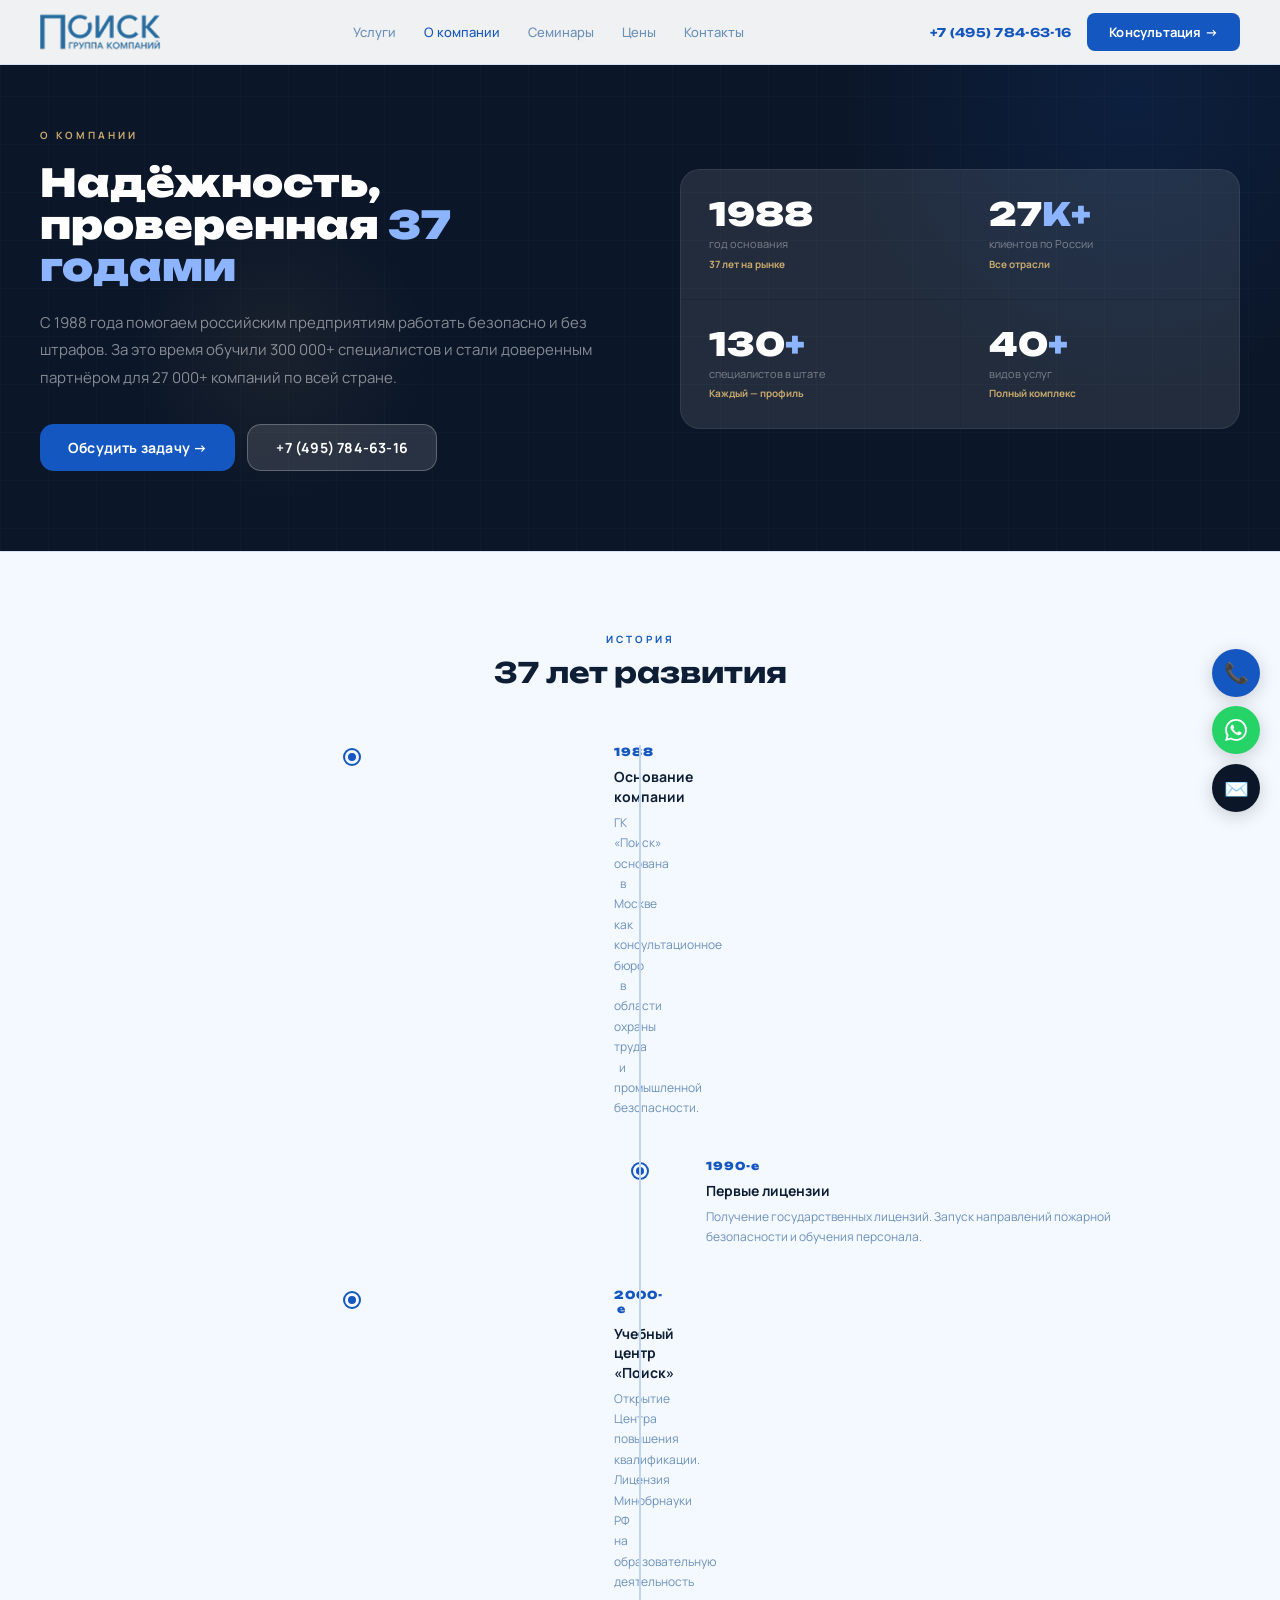
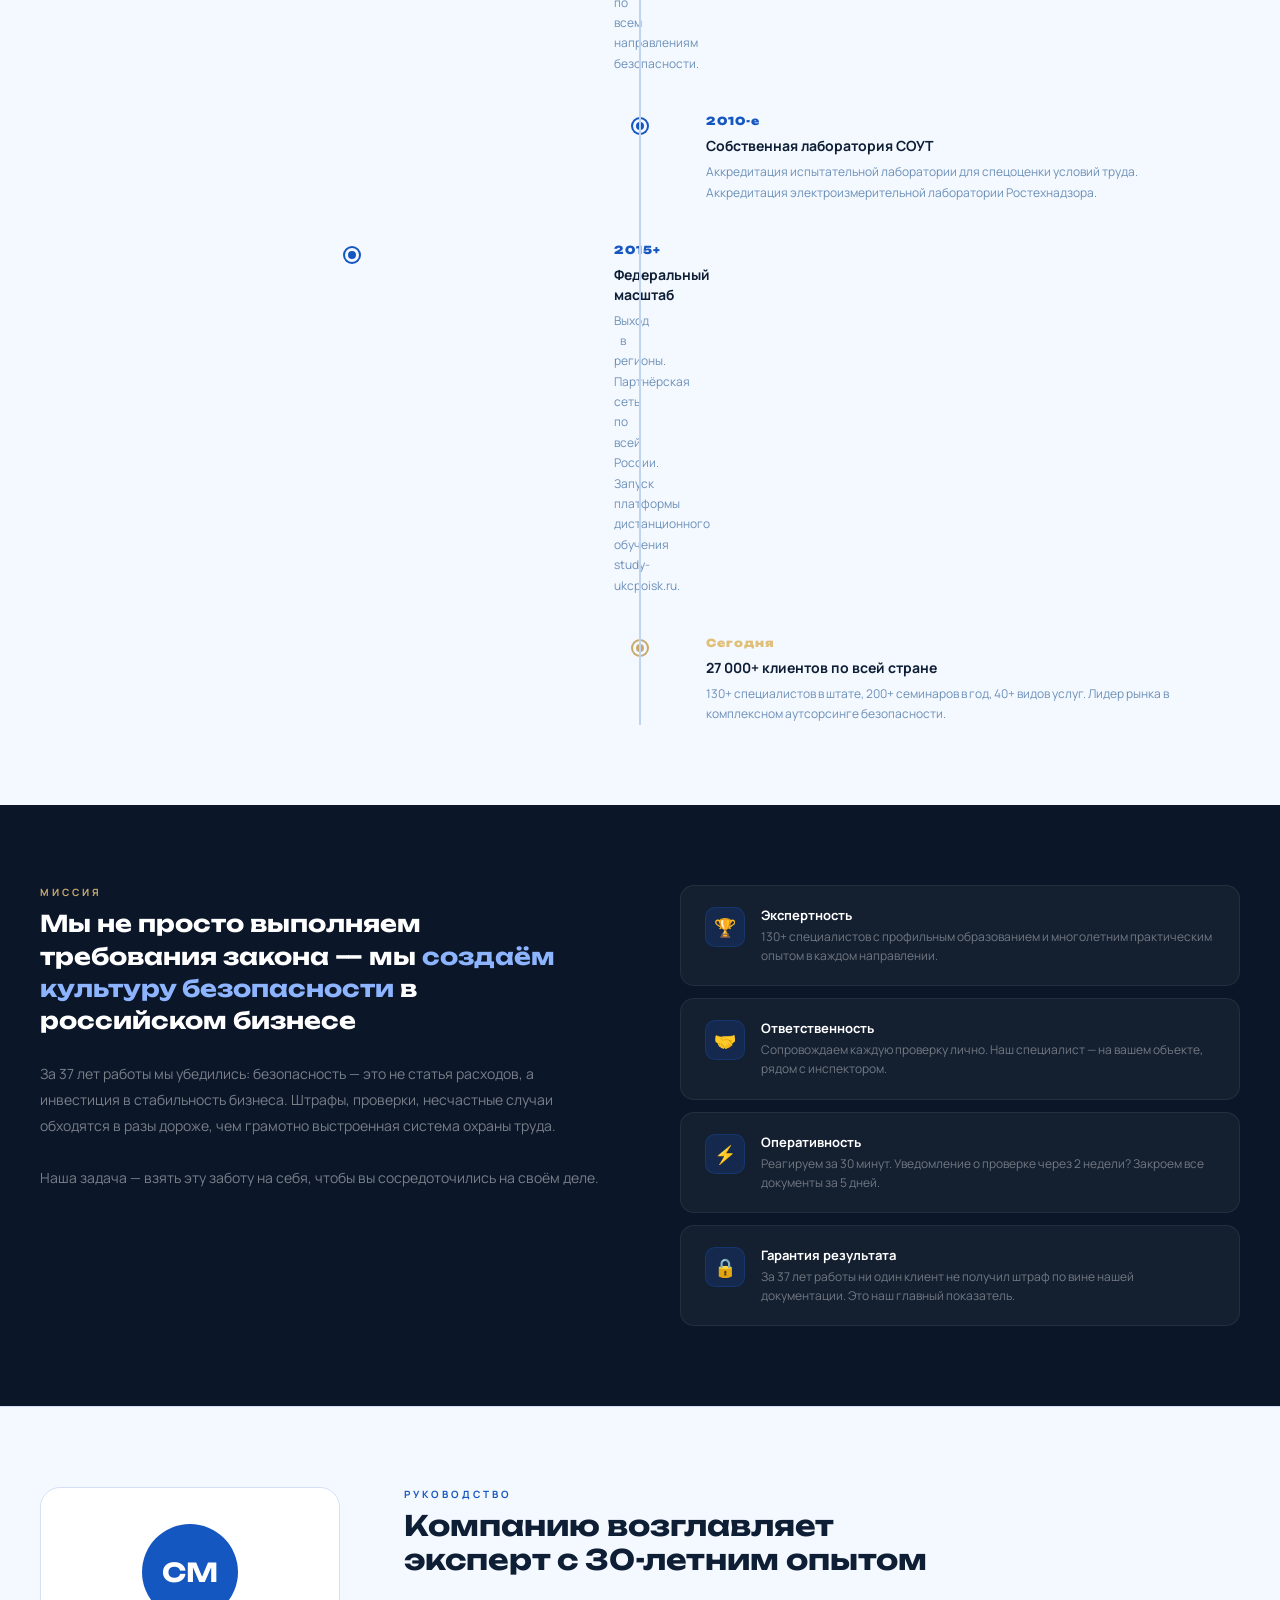
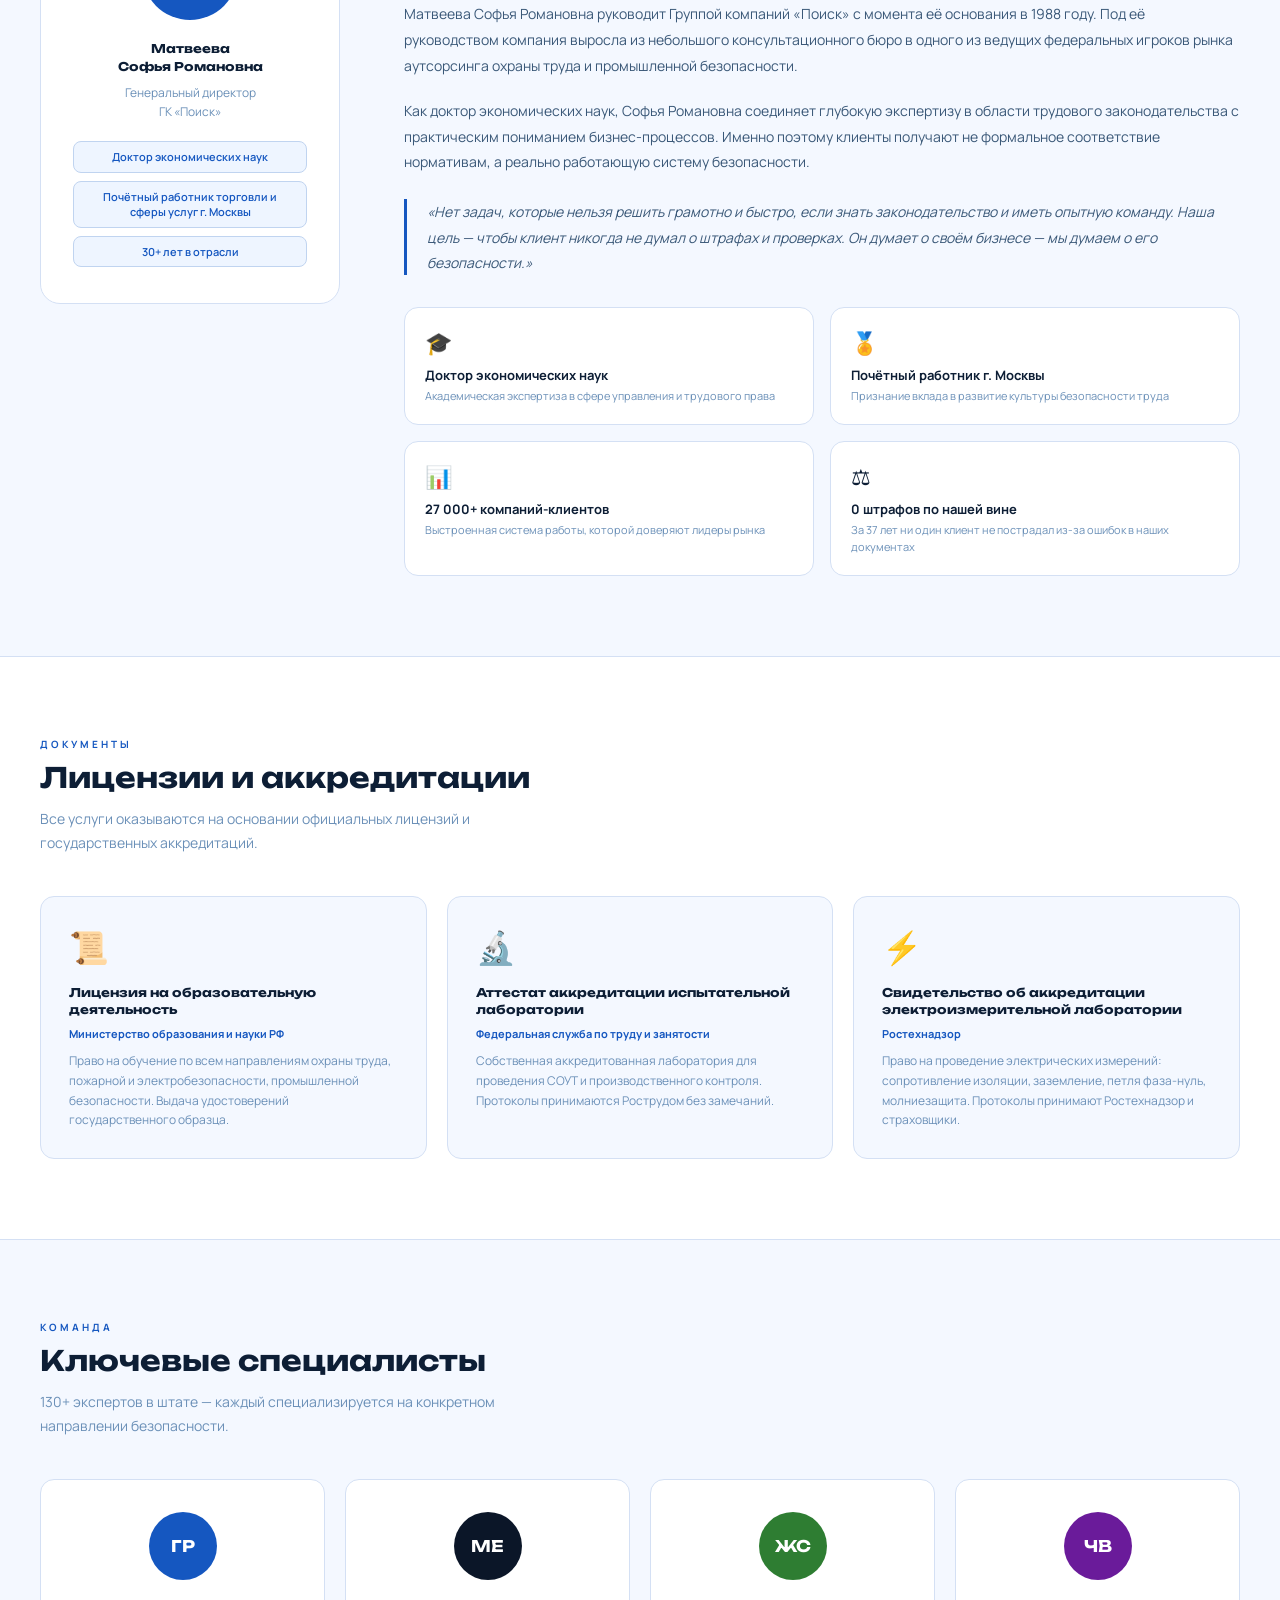
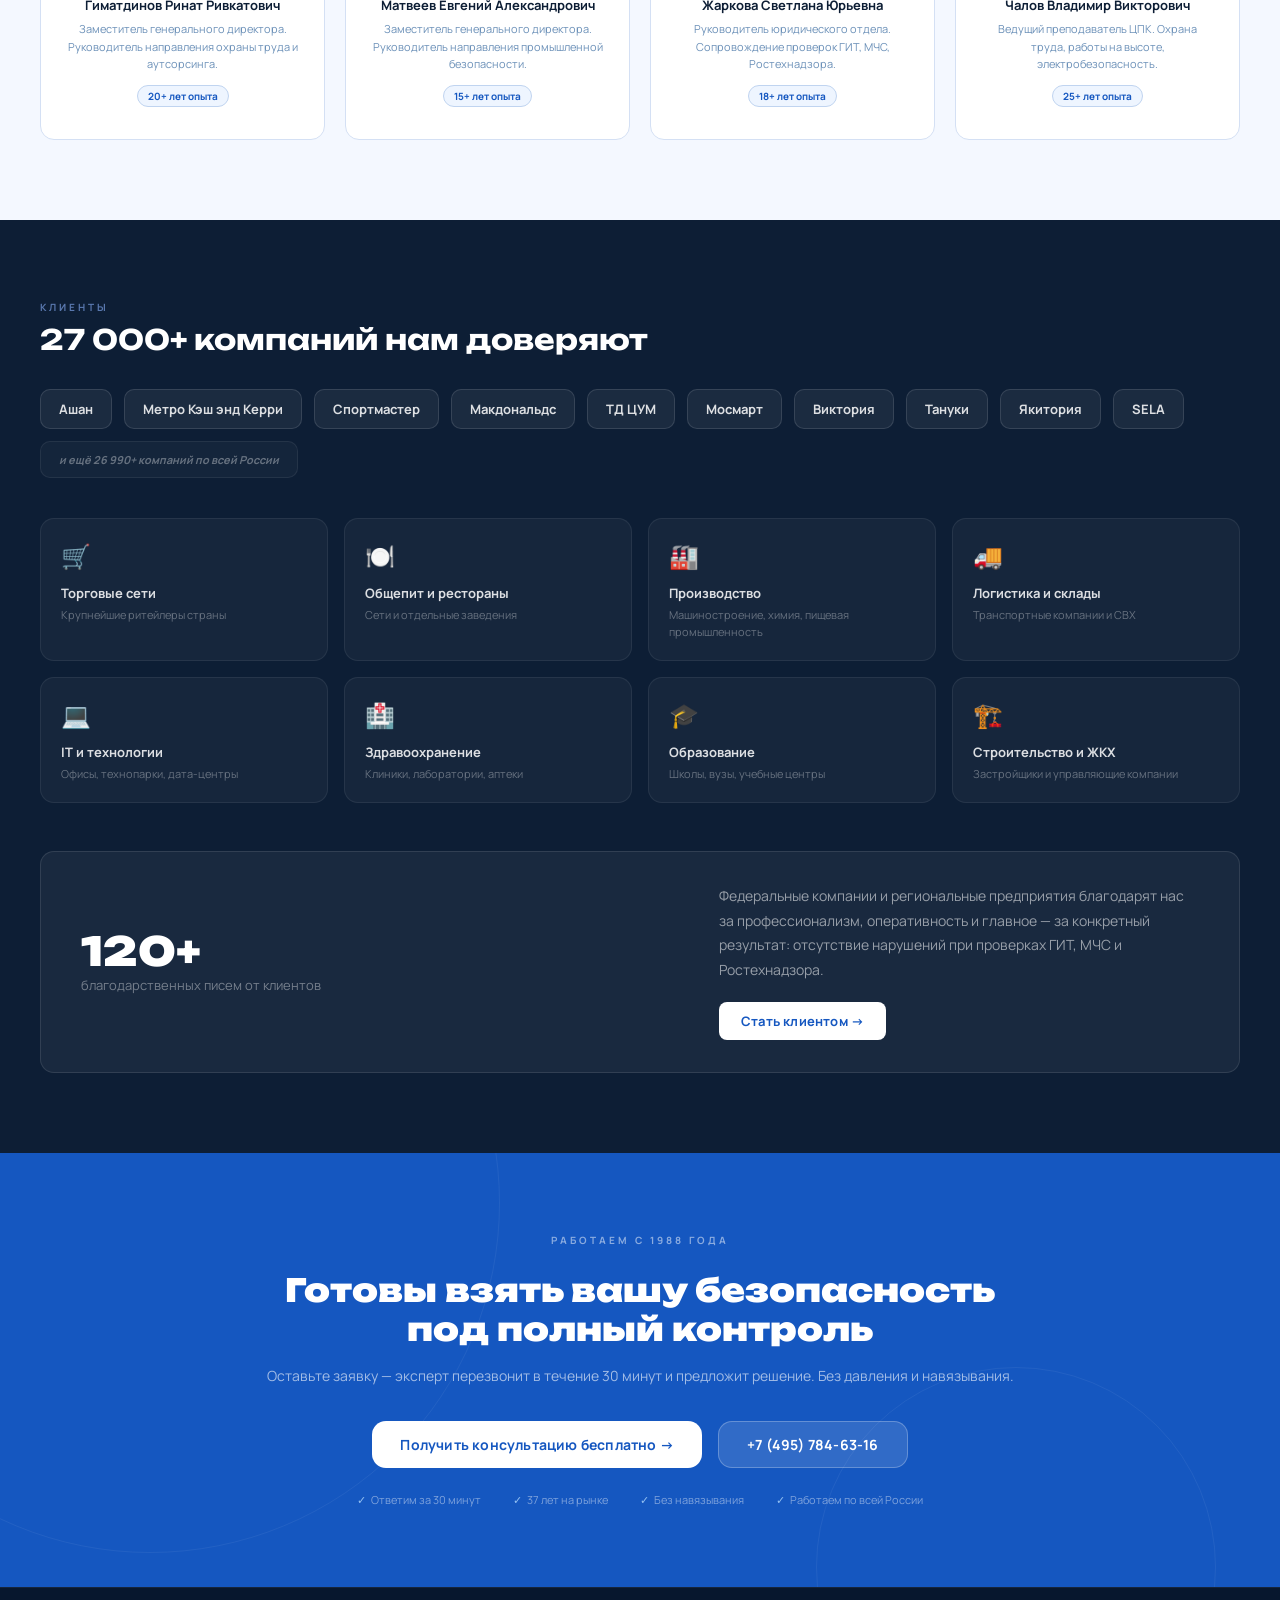
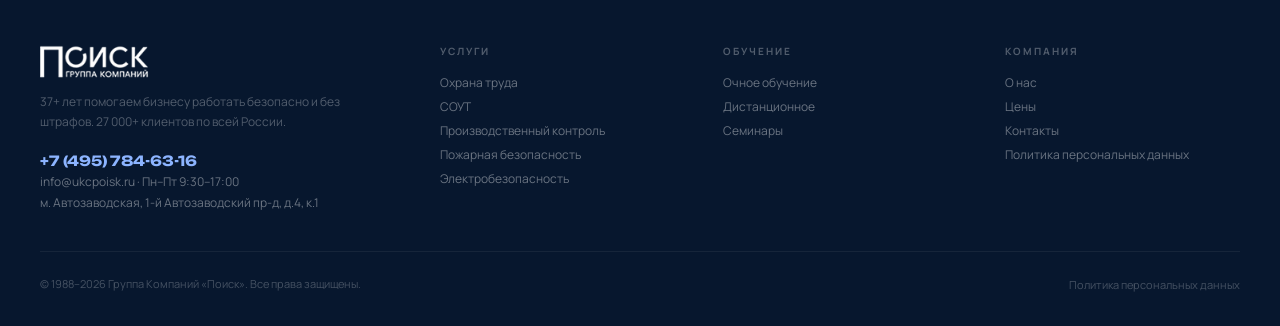
==== commit 5ec1d1e7: "Redesign about page, add floating contacts and mobile sticky CTA Co-Authored-By: Claude Sonnet 4.6 <" ====
--- a/about.html
+++ b/about.html
@@ -3,63 +3,169 @@
 <head>
 <meta charset="UTF-8">
 <meta name="viewport" content="width=device-width,initial-scale=1.0">
-<title>О компании — ГК ПОИСК</title>
+<title>О компании — ГК ПОИСК · 37 лет в безопасности бизнеса</title>
 <link href="https://fonts.googleapis.com/css2?family=Unbounded:wght@400;700;900&family=Manrope:wght@400;500;600;700;800&display=swap" rel="stylesheet">
 <link rel="stylesheet" href="poisk_landing.css">
 <style>
-  /* STATS STRIP */
-  .about-strip { background: var(--blue); display: flex; justify-content: center; }
-  .astrip-item { padding: 1.6rem 3.5rem; text-align: center; border-right: 1px solid rgba(255,255,255,.12); }
-  .astrip-item:last-child { border: none; }
-  .astrip-n { font-family: 'Unbounded', sans-serif; font-size: 1.9rem; font-weight: 900; color: white; line-height: 1; }
-  .astrip-n em { color: var(--ice4); font-style: normal; }
-  .astrip-l { font-size: 11px; color: rgba(255,255,255,.55); margin-top: 5px; }
-
-  /* COOPERATION */
-  .coop-sec { background: var(--off); padding: 5rem 2.5rem; border-top: 1px solid var(--border); }
-  .coop-i { max-width: 1280px; margin: 0 auto; display: grid; grid-template-columns: 1fr 1fr; gap: 5rem; align-items: start; }
-  .coop-i .sec-t { margin-bottom: 1.5rem; }
-  .coop-txt p { font-size: 14px; color: var(--mid); line-height: 1.85; margin-bottom: 1.2rem; }
-  .coop-offer-title { font-family: 'Unbounded', sans-serif; font-size: 13px; font-weight: 700; color: var(--text); margin: 2rem 0 .75rem; }
-  .coop-contacts { background: var(--ice); border: 1px solid var(--border2); border-radius: var(--r2); padding: 1.5rem 1.75rem; margin-top: 2rem; }
-  .coop-contacts p { font-size: 13px; color: var(--mid); line-height: 1.75; }
-  .coop-contacts .ct-phone { font-family: 'Unbounded', sans-serif; font-size: 13px; font-weight: 700; color: var(--blue); margin-top: .65rem; }
-  .coop-contacts .ct-note { font-size: 12px; color: var(--muted); margin-top: .65rem; }
-  .coop-cta { margin-top: 2.25rem; }
-
-  /* CLIENTS */
-  .clients-box { background: white; border: 1px solid var(--border); border-radius: var(--r2); padding: 2rem; }
-  .clients-eye { font-size: 10px; font-weight: 700; letter-spacing: 2.5px; text-transform: uppercase; color: var(--muted); margin-bottom: 1.1rem; }
-  .client-pills { display: flex; flex-wrap: wrap; gap: .5rem; margin-bottom: 1.25rem; }
-  .client-pill { background: var(--off); border: 1.5px solid var(--border2); border-radius: 8px; padding: 8px 15px; font-size: 12px; font-weight: 700; color: var(--mid); transition: border-color .2s, color .2s; cursor: default; }
-  .client-pill:hover { border-color: var(--blue); color: var(--blue); }
-  .clients-note { font-size: 12px; color: var(--faint); font-style: italic; }
-  .clients-industries { margin-top: 1.75rem; }
-  .clients-eye2 { font-size: 10px; font-weight: 700; letter-spacing: 2px; text-transform: uppercase; color: var(--muted); margin-bottom: .85rem; }
-  .ind-pills { display: flex; flex-wrap: wrap; gap: .4rem; }
-  .ind-pill { background: var(--ice); border: 1px solid var(--ice3); border-radius: 6px; padding: 5px 11px; font-size: 11px; font-weight: 600; color: var(--blue); }
-
-  /* SPECIALISTS */
-  .spec-sec { background: white; padding: 5rem 2.5rem; border-top: 1px solid var(--border); }
-  .spec-si { max-width: 1280px; margin: 0 auto; }
-  .spec-hd { margin-bottom: 2.5rem; }
-  .spec-g { display: grid; grid-template-columns: repeat(5, 1fr); gap: 1.25rem; }
-  .spec-c { background: var(--off); border: 1px solid var(--border); border-radius: var(--r2); padding: 2rem 1.5rem; text-align: center; transition: box-shadow .25s, transform .25s; }
-  .spec-c:hover { box-shadow: var(--sh2); transform: translateY(-4px); }
-  .spec-av { width: 72px; height: 72px; border-radius: 50%; background: var(--blue); display: flex; align-items: center; justify-content: center; font-family: 'Unbounded', sans-serif; font-size: 16px; font-weight: 700; color: white; margin: 0 auto 1.1rem; }
-  .spec-nm { font-size: 13px; font-weight: 700; color: var(--text); margin-bottom: .5rem; line-height: 1.4; }
-  .spec-ti { font-size: 11px; color: var(--muted); line-height: 1.65; }
-
-  @media (max-width: 900px) {
-    .coop-i { grid-template-columns: 1fr; gap: 2.5rem; }
-    .spec-g { grid-template-columns: repeat(2, 1fr); }
-    .astrip-item { padding: 1.2rem 1.5rem; }
-  }
-  @media (max-width: 560px) {
-    .spec-g { grid-template-columns: 1fr; }
-    .about-strip { flex-direction: column; }
-    .astrip-item { border-right: none; border-bottom: 1px solid rgba(255,255,255,.12); }
-  }
+/* HERO */
+.about-hero { background: var(--navy); padding: 8rem 2.5rem 5rem; position: relative; overflow: hidden; }
+.about-hero::before { content:''; position:absolute; inset:0; background:url("data:image/svg+xml,%3Csvg width='48' height='48' viewBox='0 0 48 48' fill='none' xmlns='http://www.w3.org/2000/svg'%3E%3Cpath d='M48 0L0 0 0 48' stroke='rgba(255,255,255,0.04)' stroke-width='.8'/%3E%3C/svg%3E") repeat; pointer-events:none; }
+.ah-blob { position:absolute; border-radius:50%; pointer-events:none; }
+.about-hero-inner { max-width:1280px; margin:0 auto; position:relative; z-index:2; display:grid; grid-template-columns:1fr 1fr; gap:5rem; align-items:center; }
+.ah-eye { font-size:10px; font-weight:700; letter-spacing:3px; text-transform:uppercase; color:var(--gold); margin-bottom:1.25rem; }
+.ah-h { font-family:'Unbounded',sans-serif; font-size:clamp(1.8rem,3vw,2.8rem); font-weight:900; color:white; line-height:1.1; margin-bottom:1.25rem; }
+.ah-h em { color:var(--ice4); font-style:normal; }
+.ah-sub { font-size:15px; color:rgba(255,255,255,.5); line-height:1.85; margin-bottom:2rem; }
+.ah-btns { display:flex; gap:.75rem; flex-wrap:wrap; }
+.ah-stats { display:grid; grid-template-columns:1fr 1fr; gap:1px; background:rgba(255,255,255,.07); border-radius:20px; overflow:hidden; border:1px solid rgba(255,255,255,.1); }
+.ahs-cell { background:rgba(255,255,255,.03); padding:1.75rem; transition:background .2s; }
+.ahs-cell:hover { background:rgba(255,255,255,.07); }
+.ahs-n { font-family:'Unbounded',sans-serif; font-size:2rem; font-weight:900; color:white; line-height:1; margin-bottom:6px; }
+.ahs-n em { color:var(--ice4); font-style:normal; }
+.ahs-l { font-size:11px; color:rgba(255,255,255,.4); line-height:1.5; }
+.ahs-ctx { font-size:10px; color:var(--gold); font-weight:700; margin-top:4px; }
+
+/* TIMELINE */
+.tl-sec { background:var(--off); padding:5rem 2.5rem; border-top:1px solid var(--border); }
+.tl-i { max-width:1100px; margin:0 auto; }
+.tl-hd { text-align:center; margin-bottom:3.5rem; }
+.tl-track { position:relative; }
+.tl-track::before { content:''; position:absolute; left:50%; top:0; bottom:0; width:2px; background:var(--border2); transform:translateX(-50%); }
+.tl-item { display:grid; grid-template-columns:1fr 52px 1fr; margin-bottom:2.5rem; align-items:flex-start; }
+.tl-item:last-child { margin-bottom:0; }
+.tl-left { padding-right:2.5rem; text-align:right; }
+.tl-right { padding-left:2.5rem; text-align:left; }
+.tl-dot-col { display:flex; justify-content:center; padding-top:5px; }
+.tl-dot-inner { width:14px; height:14px; border-radius:50%; background:var(--blue); border:3px solid var(--off); box-shadow:0 0 0 2px var(--blue); flex-shrink:0; }
+.tl-year { font-family:'Unbounded',sans-serif; font-size:11px; font-weight:900; color:var(--blue); letter-spacing:1px; margin-bottom:.5rem; }
+.tl-title { font-size:14px; font-weight:700; color:var(--text); margin-bottom:.4rem; line-height:1.4; }
+.tl-desc { font-size:12px; color:var(--muted); line-height:1.7; }
+
+/* MISSION */
+.mission-sec { background:var(--navy); padding:5rem 2.5rem; }
+.mission-i { max-width:1280px; margin:0 auto; display:grid; grid-template-columns:1fr 1fr; gap:5rem; align-items:start; }
+.mission-quote { font-family:'Unbounded',sans-serif; font-size:clamp(1.1rem,1.8vw,1.5rem); font-weight:700; color:white; line-height:1.4; margin-bottom:1.5rem; }
+.mission-quote em { color:var(--ice4); font-style:normal; }
+.mission-sub { font-size:14px; color:rgba(255,255,255,.45); line-height:1.85; }
+.values-g { display:flex; flex-direction:column; gap:.75rem; }
+.val-item { background:rgba(255,255,255,.04); border:1px solid rgba(255,255,255,.07); border-radius:var(--r2); padding:1.25rem 1.5rem; display:flex; gap:1rem; align-items:flex-start; transition:background .2s; }
+.val-item:hover { background:rgba(255,255,255,.09); }
+.val-ico { width:40px; height:40px; background:rgba(21,87,192,.2); border:1px solid rgba(21,87,192,.3); border-radius:10px; display:flex; align-items:center; justify-content:center; font-size:18px; flex-shrink:0; margin-top:1px; }
+.val-title { font-size:13px; font-weight:700; color:white; margin-bottom:3px; }
+.val-desc { font-size:12px; color:rgba(255,255,255,.4); line-height:1.6; }
+
+/* DIRECTOR */
+.director-sec { background:var(--off); padding:5rem 2.5rem; border-top:1px solid var(--border); }
+.director-i { max-width:1280px; margin:0 auto; display:grid; grid-template-columns:300px 1fr; gap:4rem; align-items:start; }
+.director-card { background:white; border:1.5px solid var(--border); border-radius:20px; padding:2.25rem 2rem; text-align:center; position:sticky; top:85px; }
+.dir-av { width:96px; height:96px; border-radius:50%; background:var(--blue); display:flex; align-items:center; justify-content:center; font-family:'Unbounded',sans-serif; font-size:26px; font-weight:700; color:white; margin:0 auto 1.25rem; }
+.dir-nm { font-family:'Unbounded',sans-serif; font-size:12px; font-weight:700; color:var(--text); line-height:1.45; margin-bottom:.5rem; }
+.dir-pos { font-size:12px; color:var(--muted); line-height:1.6; }
+.dir-badges { display:flex; flex-direction:column; gap:.5rem; margin-top:1.25rem; }
+.dir-badge { background:var(--ice); border:1px solid var(--border2); border-radius:8px; padding:7px 12px; font-size:11px; font-weight:600; color:var(--blue); line-height:1.4; }
+.director-content .sec-ey { margin-bottom:.5rem; }
+.director-content .sec-t { margin-bottom:1.5rem; }
+.dir-body p { font-size:14px; color:var(--mid); line-height:1.85; margin-bottom:1.2rem; }
+.dir-body blockquote { border-left:3px solid var(--blue); padding-left:1.25rem; margin:1.5rem 0; font-size:14px; color:var(--mid); font-style:italic; line-height:1.8; }
+.dir-ach-g { display:grid; grid-template-columns:1fr 1fr; gap:1rem; margin-top:2rem; }
+.dir-ach { background:white; border:1px solid var(--border); border-radius:var(--r2); padding:1.25rem; }
+.dir-ach-ico { font-size:22px; margin-bottom:.5rem; }
+.dir-ach-t { font-size:13px; font-weight:700; color:var(--text); margin-bottom:.25rem; }
+.dir-ach-d { font-size:11px; color:var(--muted); line-height:1.5; }
+
+/* LICENSES */
+.lic-page-sec { background:white; padding:5rem 2.5rem; border-top:1px solid var(--border); }
+.lic-page-i { max-width:1280px; margin:0 auto; }
+.lic-cards-g { display:grid; grid-template-columns:repeat(3,1fr); gap:1.25rem; margin-top:2.5rem; }
+.lic-pg-card { background:var(--off); border:1.5px solid var(--border); border-radius:var(--r2); padding:1.75rem; transition:border-color .2s,box-shadow .2s,transform .2s; }
+.lic-pg-card:hover { border-color:var(--blue); box-shadow:var(--sh2); transform:translateY(-3px); }
+.lic-pg-ico { font-size:32px; margin-bottom:1rem; }
+.lic-pg-title { font-family:'Unbounded',sans-serif; font-size:12px; font-weight:700; color:var(--text); line-height:1.4; margin-bottom:.5rem; }
+.lic-pg-org { font-size:11px; font-weight:700; color:var(--blue); margin-bottom:.6rem; }
+.lic-pg-desc { font-size:12px; color:var(--muted); line-height:1.65; }
+
+/* TEAM */
+.team-sec { background:var(--off); padding:5rem 2.5rem; border-top:1px solid var(--border); }
+.team-i { max-width:1280px; margin:0 auto; }
+.team-g { display:grid; grid-template-columns:repeat(4,1fr); gap:1.25rem; margin-top:2.5rem; }
+.team-card { background:white; border:1.5px solid var(--border); border-radius:var(--r2); padding:2rem 1.5rem; text-align:center; transition:border-color .2s,box-shadow .2s,transform .2s; }
+.team-card:hover { border-color:var(--blue); box-shadow:var(--sh2); transform:translateY(-4px); }
+.team-av { width:68px; height:68px; border-radius:50%; display:flex; align-items:center; justify-content:center; font-family:'Unbounded',sans-serif; font-size:16px; font-weight:700; color:white; margin:0 auto 1rem; }
+.ta-1 { background:var(--blue); }
+.ta-2 { background:var(--navy); }
+.ta-3 { background:#2E7D32; }
+.ta-4 { background:#6A1B9A; }
+.ta-5 { background:#C62828; }
+.team-nm { font-size:13px; font-weight:700; color:var(--text); margin-bottom:.4rem; line-height:1.4; }
+.team-ti { font-size:11px; color:var(--muted); line-height:1.6; }
+.team-exp { display:inline-flex; align-items:center; background:var(--ice); border:1px solid var(--border2); border-radius:20px; padding:3px 10px; font-size:10px; font-weight:700; color:var(--blue); margin-top:.75rem; }
+
+/* CLIENTS */
+.clients-page-sec { background:var(--navy2); padding:5rem 2.5rem; }
+.clients-page-i { max-width:1280px; margin:0 auto; }
+.cpills { display:flex; flex-wrap:wrap; gap:.75rem; margin:2rem 0; }
+.cpill { background:rgba(255,255,255,.06); border:1px solid rgba(255,255,255,.12); border-radius:10px; padding:10px 18px; font-size:13px; font-weight:700; color:rgba(255,255,255,.85); transition:all .2s; cursor:default; }
+.cpill:hover { background:rgba(255,255,255,.12); color:white; }
+.cpill-muted { background:rgba(255,255,255,.03); border-color:rgba(255,255,255,.07); color:rgba(255,255,255,.35); font-style:italic; font-size:11px; }
+.ind-g { display:grid; grid-template-columns:repeat(4,1fr); gap:1rem; margin-top:2.5rem; }
+.ind-c { background:rgba(255,255,255,.04); border:1px solid rgba(255,255,255,.07); border-radius:var(--r2); padding:1.25rem; transition:background .2s; }
+.ind-c:hover { background:rgba(255,255,255,.09); }
+.ind-c-ico { font-size:24px; margin-bottom:.75rem; }
+.ind-c-title { font-size:13px; font-weight:700; color:rgba(255,255,255,.85); margin-bottom:.3rem; }
+.ind-c-sub { font-size:11px; color:rgba(255,255,255,.35); line-height:1.5; }
+.letters-block { margin-top:3rem; background:rgba(255,255,255,.05); border:1px solid rgba(255,255,255,.1); border-radius:var(--r2); padding:2rem 2.5rem; display:flex; align-items:center; justify-content:space-between; gap:2rem; flex-wrap:wrap; }
+.lb-stat { }
+.lb-n { font-family:'Unbounded',sans-serif; font-size:2.5rem; font-weight:900; color:white; line-height:1; }
+.lb-l { font-size:13px; color:rgba(255,255,255,.4); margin-top:5px; }
+.lb-right p { font-size:14px; color:rgba(255,255,255,.55); line-height:1.75; max-width:480px; margin-bottom:1.25rem; }
+
+/* BOTTOM CTA */
+.about-cta-sec { background:var(--blue); padding:5rem 2.5rem; position:relative; overflow:hidden; text-align:center; }
+.act-ring { position:absolute; border-radius:50%; border:1px solid rgba(255,255,255,.06); pointer-events:none; }
+.about-cta-i { max-width:800px; margin:0 auto; position:relative; z-index:2; }
+.act-eye { font-size:10px; font-weight:700; letter-spacing:3px; text-transform:uppercase; color:rgba(255,255,255,.5); margin-bottom:1.5rem; }
+.act-h { font-family:'Unbounded',sans-serif; font-size:clamp(1.4rem,2.5vw,2rem); font-weight:900; color:white; line-height:1.2; margin-bottom:1rem; }
+.act-sub { font-size:14px; color:rgba(255,255,255,.6); line-height:1.75; margin-bottom:2rem; }
+.act-btns { display:flex; gap:1rem; justify-content:center; flex-wrap:wrap; }
+.act-gs { display:flex; gap:2rem; justify-content:center; flex-wrap:wrap; margin-top:1.5rem; }
+.act-g { font-size:11px; color:rgba(255,255,255,.45); display:flex; align-items:center; gap:5px; }
+.act-g::before { content:'✓'; color:rgba(180,220,255,.8); }
+
+/* RESPONSIVE */
+@media (max-width:1024px) {
+  .about-hero-inner { grid-template-columns:1fr; gap:3rem; }
+  .ah-stats { max-width:480px; }
+  .mission-i { grid-template-columns:1fr; gap:3rem; }
+  .director-i { grid-template-columns:1fr; gap:2.5rem; }
+  .director-card { position:static; }
+  .lic-cards-g { grid-template-columns:1fr 1fr; }
+  .ind-g { grid-template-columns:1fr 1fr; }
+  .team-g { grid-template-columns:repeat(2,1fr); }
+}
+@media (max-width:768px) {
+  .about-hero { padding:6rem 1.25rem 3rem; }
+  .tl-sec { padding:3rem 1.25rem; }
+  .tl-track::before { left:20px; transform:none; }
+  .tl-item { grid-template-columns:40px 1fr; }
+  .tl-left { display:none; }
+  .tl-dot-col { justify-content:center; padding-top:5px; }
+  .tl-right { padding-left:1rem; text-align:left; grid-column:2; }
+  .tl-item.tl-left-item .tl-left { display:block; grid-column:2; text-align:left; padding-left:1rem; padding-right:0; }
+  .tl-item.tl-left-item .tl-dot-col { grid-column:1; }
+  .tl-item.tl-left-item .tl-right { display:none; }
+  .dir-ach-g { grid-template-columns:1fr; }
+  .lic-cards-g { grid-template-columns:1fr; }
+  .ind-g { grid-template-columns:1fr 1fr; }
+  .team-g { grid-template-columns:1fr 1fr; }
+  .letters-block { flex-direction:column; }
+  .letters-block .btn { width:100%; justify-content:center; }
+  .act-btns { flex-direction:column; align-items:center; }
+  .act-btns .btn { width:100%; max-width:360px; justify-content:center; }
+}
+@media (max-width:480px) {
+  .ind-g { grid-template-columns:1fr; }
+  .team-g { grid-template-columns:1fr; }
+}
 </style>
 </head>
 <body>
@@ -67,141 +173,393 @@
 <!-- NAV -->
 <nav class="nav">
   <div class="nav-i">
-    <a href="poisk_landing.html" class="logo">
+    <a href="index.html" class="logo">
       <img src="logo (1).png" alt="ГК ПОИСК" style="height:40px;width:auto;display:block;">
     </a>
-    <div class="nav-links">
-      <a href="poisk_landing.html#services">Услуги</a>
+    <div class="nav-links" id="nav-links">
+      <a href="index.html#services">Услуги</a>
       <a href="about.html" class="nav-active">О компании</a>
       <a href="seminars.html">Семинары</a>
       <a href="prices.html">Цены</a>
-      <a href="poisk_landing.html#contacts">Контакты</a>
+      <a href="index.html#contacts">Контакты</a>
+      <a href="tel:+74957846316" class="nav-links-phone">+7 (495) 784-63-16</a>
     </div>
     <div class="nav-r">
       <a href="tel:+74957846316" class="nav-phone">+7 (495) 784-63-16</a>
-      <a href="poisk_landing.html#cta" class="btn">Консультация →</a>
+      <a href="index.html#cta" class="btn">Консультация →</a>
+      <button class="nav-ham" id="nav-ham" aria-label="Меню">
+        <span></span><span></span><span></span>
+      </button>
     </div>
   </div>
 </nav>
 
-<!-- PAGE HERO -->
-<section class="page-hero page-hero--centered">
-  <div class="page-hero-inner">
-    <div class="page-hero-eye">О компании</div>
-    <h1 class="page-hero-h">Сотрудничество</h1>
-    <p class="page-hero-sub">Группа компаний «Поиск» всегда заинтересована в новых партнерах. Если Вы считаете, что мы можем быть полезны друг другу — пожалуйста, свяжитесь с нами.</p>
-  </div>
-</section>
-
-<!-- STATS STRIP -->
-<div class="about-strip">
-  <div class="astrip-item">
-    <div class="astrip-n">30<em>+</em></div>
-    <div class="astrip-l">лет опыта работы</div>
-  </div>
-  <div class="astrip-item">
-    <div class="astrip-n">70<em>+</em></div>
-    <div class="astrip-l">постоянных клиентов</div>
-  </div>
-  <div class="astrip-item">
-    <div class="astrip-n">40<em>+</em></div>
-    <div class="astrip-l">видов услуг</div>
-  </div>
-</div>
-
-<!-- COOPERATION -->
-<section class="coop-sec">
-  <div class="coop-i">
-
-    <div class="coop-txt fade">
-      <div class="sec-ey">Региональное партнёрство</div>
-      <h2 class="sec-t">Работаем по всей России</h2>
-
-      <p>Востребованность услуг в сфере охраны труда, пожарной безопасности, энергосбережения и других направлениях деятельности компании есть не только в Москве, но и в других городах и регионах нашей страны.</p>
-      <p>Может оказаться, что Вы столкнулись с необходимостью проведения комплекса мероприятий в области охраны труда, пожарной безопасности, электробезопасности.</p>
-
-      <div class="coop-offer-title">Что мы предлагаем?</div>
-      <p>Формы сотрудничества Компании и регионов могут включать в себя партнерские соглашения в рамках заключенных агентских договоров, также может рассматриваться возможность открытия филиалов по необходимым и актуальным направлениям.</p>
-
-      <div class="coop-contacts">
-        <p>По вопросам сотрудничества в вашем регионе обращайтесь за контактной информацией в головной офис, расположенный в Москве, по телефонам:</p>
-        <div class="ct-phone">+7 (495) 784-63-16 · 710-30-49, 51, 52, 54</div>
-        <p class="ct-note">На сайте Вы найдёте полный перечень предоставляемых нами услуг с указанием стоимости.</p>
-      </div>
-
-      <div class="coop-cta">
-        <a href="poisk_landing.html#cta" class="btn btn-lg">Оставить заявку →</a>
-      </div>
-    </div>
-
+<!-- HERO -->
+<section class="about-hero">
+  <div class="ah-blob" style="width:600px;height:600px;background:radial-gradient(circle,rgba(21,87,192,.15) 0%,transparent 70%);top:-200px;right:-150px;"></div>
+  <div class="ah-blob" style="width:300px;height:300px;background:radial-gradient(circle,rgba(200,169,110,.08) 0%,transparent 70%);bottom:50px;left:10%;"></div>
+  <div class="about-hero-inner">
+    <div>
+      <div class="ah-eye">О компании</div>
+      <h1 class="ah-h">Надёжность,<br>проверенная <em>37 годами</em></h1>
+      <p class="ah-sub">С 1988 года помогаем российским предприятиям работать безопасно и без штрафов. За это время обучили 300 000+ специалистов и стали доверенным партнёром для 27 000+ компаний по всей стране.</p>
+      <div class="ah-btns">
+        <a href="index.html#cta" class="btn btn-lg">Обсудить задачу →</a>
+        <a href="tel:+74957846316" class="btn btn-lg btn-ghost">+7 (495) 784-63-16</a>
+      </div>
+    </div>
+    <div class="ah-stats fade">
+      <div class="ahs-cell">
+        <div class="ahs-n">1988</div>
+        <div class="ahs-l">год основания</div>
+        <div class="ahs-ctx">37 лет на рынке</div>
+      </div>
+      <div class="ahs-cell">
+        <div class="ahs-n">27<em>К+</em></div>
+        <div class="ahs-l">клиентов по России</div>
+        <div class="ahs-ctx">Все отрасли</div>
+      </div>
+      <div class="ahs-cell">
+        <div class="ahs-n">130<em>+</em></div>
+        <div class="ahs-l">специалистов в штате</div>
+        <div class="ahs-ctx">Каждый — профиль</div>
+      </div>
+      <div class="ahs-cell">
+        <div class="ahs-n">40<em>+</em></div>
+        <div class="ahs-l">видов услуг</div>
+        <div class="ahs-ctx">Полный комплекс</div>
+      </div>
+    </div>
+  </div>
+</section>
+
+<!-- TIMELINE -->
+<section class="tl-sec">
+  <div class="tl-i">
+    <div class="tl-hd fade">
+      <div class="sec-ey" style="text-align:center">История</div>
+      <h2 class="sec-t" style="text-align:center">37 лет развития</h2>
+    </div>
+    <div class="tl-track">
+
+      <!-- 1988: левая сторона -->
+      <div class="tl-item tl-left-item fade">
+        <div class="tl-dot-col"><div class="tl-dot-inner"></div></div>
+        <div class="tl-left">
+          <div class="tl-year">1988</div>
+          <div class="tl-title">Основание компании</div>
+          <div class="tl-desc">ГК «Поиск» основана в Москве как консультационное бюро в области охраны труда и промышленной безопасности.</div>
+        </div>
+        <div class="tl-right"></div>
+      </div>
+
+      <!-- 1990-е: правая сторона -->
+      <div class="tl-item fade">
+        <div class="tl-left"></div>
+        <div class="tl-dot-col"><div class="tl-dot-inner"></div></div>
+        <div class="tl-right">
+          <div class="tl-year">1990-е</div>
+          <div class="tl-title">Первые лицензии</div>
+          <div class="tl-desc">Получение государственных лицензий. Запуск направлений пожарной безопасности и обучения персонала.</div>
+        </div>
+      </div>
+
+      <!-- 2000-е: левая -->
+      <div class="tl-item tl-left-item fade">
+        <div class="tl-dot-col"><div class="tl-dot-inner"></div></div>
+        <div class="tl-left">
+          <div class="tl-year">2000-е</div>
+          <div class="tl-title">Учебный центр «Поиск»</div>
+          <div class="tl-desc">Открытие Центра повышения квалификации. Лицензия Минобрнауки РФ на образовательную деятельность по всем направлениям безопасности.</div>
+        </div>
+        <div class="tl-right"></div>
+      </div>
+
+      <!-- 2010-е: правая -->
+      <div class="tl-item fade">
+        <div class="tl-left"></div>
+        <div class="tl-dot-col"><div class="tl-dot-inner"></div></div>
+        <div class="tl-right">
+          <div class="tl-year">2010-е</div>
+          <div class="tl-title">Собственная лаборатория СОУТ</div>
+          <div class="tl-desc">Аккредитация испытательной лаборатории для спецоценки условий труда. Аккредитация электроизмерительной лаборатории Ростехнадзора.</div>
+        </div>
+      </div>
+
+      <!-- 2015+: левая -->
+      <div class="tl-item tl-left-item fade">
+        <div class="tl-dot-col"><div class="tl-dot-inner"></div></div>
+        <div class="tl-left">
+          <div class="tl-year">2015+</div>
+          <div class="tl-title">Федеральный масштаб</div>
+          <div class="tl-desc">Выход в регионы. Партнёрская сеть по всей России. Запуск платформы дистанционного обучения study-ukcpoisk.ru.</div>
+        </div>
+        <div class="tl-right"></div>
+      </div>
+
+      <!-- Сегодня: правая -->
+      <div class="tl-item fade">
+        <div class="tl-left"></div>
+        <div class="tl-dot-col"><div class="tl-dot-inner" style="background:var(--gold);box-shadow:0 0 0 2px var(--gold);"></div></div>
+        <div class="tl-right">
+          <div class="tl-year" style="color:var(--gold2)">Сегодня</div>
+          <div class="tl-title">27 000+ клиентов по всей стране</div>
+          <div class="tl-desc">130+ специалистов в штате, 200+ семинаров в год, 40+ видов услуг. Лидер рынка в комплексном аутсорсинге безопасности.</div>
+        </div>
+      </div>
+
+    </div>
+  </div>
+</section>
+
+<!-- MISSION & VALUES -->
+<section class="mission-sec">
+  <div class="mission-i">
     <div class="fade">
-      <div class="clients-box">
-        <div class="clients-eye">Среди наших постоянных клиентов</div>
-        <div class="client-pills">
-          <span class="client-pill">Ашан</span>
-          <span class="client-pill">Метро Кэш энд Керри</span>
-          <span class="client-pill">Мосмарт</span>
-          <span class="client-pill">Макдональдс</span>
-          <span class="client-pill">Виктория</span>
-          <span class="client-pill">Спортмастер</span>
-          <span class="client-pill">ТД ЦУМ</span>
-          <span class="client-pill">Тануки</span>
-          <span class="client-pill">Якитория</span>
-          <span class="client-pill">SELA</span>
-        </div>
-        <p class="clients-note">и многие другие известные компании федерального масштаба.</p>
-        <div class="clients-industries">
-          <div class="clients-eye2">Отрасли</div>
-          <div class="ind-pills">
-            <span class="ind-pill">Торговые сети</span>
-            <span class="ind-pill">Общепит</span>
-            <span class="ind-pill">Производство</span>
-            <span class="ind-pill">Логистика</span>
-            <span class="ind-pill">IT-компании</span>
-            <span class="ind-pill">Здравоохранение</span>
-            <span class="ind-pill">Образование</span>
-            <span class="ind-pill">ЖКХ</span>
-          </div>
-        </div>
-      </div>
-    </div>
-
-  </div>
-</section>
-
-<!-- SPECIALISTS -->
-<section class="spec-sec">
-  <div class="spec-si">
-    <div class="spec-hd fade">
+      <div class="sec-ey" style="color:var(--gold)">Миссия</div>
+      <div class="mission-quote">Мы не просто выполняем требования закона — мы <em>создаём культуру безопасности</em> в российском бизнесе</div>
+      <p class="mission-sub">За 37 лет работы мы убедились: безопасность — это не статья расходов, а инвестиция в стабильность бизнеса. Штрафы, проверки, несчастные случаи обходятся в разы дороже, чем грамотно выстроенная система охраны труда.<br><br>Наша задача — взять эту заботу на себя, чтобы вы сосредоточились на своём деле.</p>
+    </div>
+    <div class="values-g fade">
+      <div class="val-item">
+        <div class="val-ico">🏆</div>
+        <div>
+          <div class="val-title">Экспертность</div>
+          <div class="val-desc">130+ специалистов с профильным образованием и многолетним практическим опытом в каждом направлении.</div>
+        </div>
+      </div>
+      <div class="val-item">
+        <div class="val-ico">🤝</div>
+        <div>
+          <div class="val-title">Ответственность</div>
+          <div class="val-desc">Сопровождаем каждую проверку лично. Наш специалист — на вашем объекте, рядом с инспектором.</div>
+        </div>
+      </div>
+      <div class="val-item">
+        <div class="val-ico">⚡</div>
+        <div>
+          <div class="val-title">Оперативность</div>
+          <div class="val-desc">Реагируем за 30 минут. Уведомление о проверке через 2 недели? Закроем все документы за 5 дней.</div>
+        </div>
+      </div>
+      <div class="val-item">
+        <div class="val-ico">🔒</div>
+        <div>
+          <div class="val-title">Гарантия результата</div>
+          <div class="val-desc">За 37 лет работы ни один клиент не получил штраф по вине нашей документации. Это наш главный показатель.</div>
+        </div>
+      </div>
+    </div>
+  </div>
+</section>
+
+<!-- DIRECTOR -->
+<section class="director-sec">
+  <div class="director-i">
+    <div class="director-card fade">
+      <div class="dir-av">СМ</div>
+      <div class="dir-nm">Матвеева<br>Софья Романовна</div>
+      <div class="dir-pos">Генеральный директор<br>ГК «Поиск»</div>
+      <div class="dir-badges">
+        <div class="dir-badge">Доктор экономических наук</div>
+        <div class="dir-badge">Почётный работник торговли и сферы услуг г. Москвы</div>
+        <div class="dir-badge">30+ лет в отрасли</div>
+      </div>
+    </div>
+    <div class="director-content">
+      <div class="sec-ey fade">Руководство</div>
+      <h2 class="sec-t fade">Компанию возглавляет<br>эксперт с 30-летним опытом</h2>
+      <div class="dir-body">
+        <p class="fade">Матвеева Софья Романовна руководит Группой компаний «Поиск» с момента её основания в 1988 году. Под её руководством компания выросла из небольшого консультационного бюро в одного из ведущих федеральных игроков рынка аутсорсинга охраны труда и промышленной безопасности.</p>
+        <p class="fade">Как доктор экономических наук, Софья Романовна соединяет глубокую экспертизу в области трудового законодательства с практическим пониманием бизнес-процессов. Именно поэтому клиенты получают не формальное соответствие нормативам, а реально работающую систему безопасности.</p>
+        <blockquote class="fade">«Нет задач, которые нельзя решить грамотно и быстро, если знать законодательство и иметь опытную команду. Наша цель — чтобы клиент никогда не думал о штрафах и проверках. Он думает о своём бизнесе — мы думаем о его безопасности.»</blockquote>
+      </div>
+      <div class="dir-ach-g">
+        <div class="dir-ach fade">
+          <div class="dir-ach-ico">🎓</div>
+          <div class="dir-ach-t">Доктор экономических наук</div>
+          <div class="dir-ach-d">Академическая экспертиза в сфере управления и трудового права</div>
+        </div>
+        <div class="dir-ach fade">
+          <div class="dir-ach-ico">🏅</div>
+          <div class="dir-ach-t">Почётный работник г. Москвы</div>
+          <div class="dir-ach-d">Признание вклада в развитие культуры безопасности труда</div>
+        </div>
+        <div class="dir-ach fade">
+          <div class="dir-ach-ico">📊</div>
+          <div class="dir-ach-t">27 000+ компаний-клиентов</div>
+          <div class="dir-ach-d">Выстроенная система работы, которой доверяют лидеры рынка</div>
+        </div>
+        <div class="dir-ach fade">
+          <div class="dir-ach-ico">⚖</div>
+          <div class="dir-ach-t">0 штрафов по нашей вине</div>
+          <div class="dir-ach-d">За 37 лет ни один клиент не пострадал из-за ошибок в наших документах</div>
+        </div>
+      </div>
+    </div>
+  </div>
+</section>
+
+<!-- LICENSES -->
+<section class="lic-page-sec">
+  <div class="lic-page-i">
+    <div class="fade">
+      <div class="sec-ey">Документы</div>
+      <h2 class="sec-t">Лицензии и аккредитации</h2>
+      <p class="sec-s">Все услуги оказываются на основании официальных лицензий и государственных аккредитаций.</p>
+    </div>
+    <div class="lic-cards-g">
+      <div class="lic-pg-card fade">
+        <div class="lic-pg-ico">📜</div>
+        <div class="lic-pg-title">Лицензия на образовательную деятельность</div>
+        <div class="lic-pg-org">Министерство образования и науки РФ</div>
+        <div class="lic-pg-desc">Право на обучение по всем направлениям охраны труда, пожарной и электробезопасности, промышленной безопасности. Выдача удостоверений государственного образца.</div>
+      </div>
+      <div class="lic-pg-card fade">
+        <div class="lic-pg-ico">🔬</div>
+        <div class="lic-pg-title">Аттестат аккредитации испытательной лаборатории</div>
+        <div class="lic-pg-org">Федеральная служба по труду и занятости</div>
+        <div class="lic-pg-desc">Собственная аккредитованная лаборатория для проведения СОУТ и производственного контроля. Протоколы принимаются Рострудом без замечаний.</div>
+      </div>
+      <div class="lic-pg-card fade">
+        <div class="lic-pg-ico">⚡</div>
+        <div class="lic-pg-title">Свидетельство об аккредитации электроизмерительной лаборатории</div>
+        <div class="lic-pg-org">Ростехнадзор</div>
+        <div class="lic-pg-desc">Право на проведение электрических измерений: сопротивление изоляции, заземление, петля фаза-нуль, молниезащита. Протоколы принимают Ростехнадзор и страховщики.</div>
+      </div>
+    </div>
+  </div>
+</section>
+
+<!-- TEAM -->
+<section class="team-sec">
+  <div class="team-i">
+    <div class="fade">
       <div class="sec-ey">Команда</div>
-      <h2 class="sec-t">Наши специалисты</h2>
-    </div>
-    <div class="spec-g">
-      <div class="spec-c fade">
-        <div class="spec-av">ГР</div>
-        <div class="spec-nm">Гиматдинов<br>Ринат Ривкатович</div>
-        <div class="spec-ti">Заместитель генерального директора ГК «Поиск»</div>
-      </div>
-      <div class="spec-c fade">
-        <div class="spec-av">МЕ</div>
-        <div class="spec-nm">Матвеев<br>Евгений Александрович</div>
-        <div class="spec-ti">Заместитель генерального директора ГК «Поиск»</div>
-      </div>
-      <div class="spec-c fade">
-        <div class="spec-av">ЖС</div>
-        <div class="spec-nm">Жаркова<br>Светлана Юрьевна</div>
-        <div class="spec-ti">Руководитель юридического отдела ГК «Поиск»</div>
-      </div>
-      <div class="spec-c fade">
-        <div class="spec-av">ЧВ</div>
-        <div class="spec-nm">Чалов<br>Владимир Викторович</div>
-        <div class="spec-ti">Преподаватель Центра повышения квалификации «Поиск»</div>
-      </div>
-      <div class="spec-c fade">
-        <div class="spec-av">ЖГ</div>
-        <div class="spec-nm">Жаркова<br>Галина Николаевна</div>
-        <div class="spec-ti">Преподаватель Центра повышения квалификации «Поиск»</div>
-      </div>
+      <h2 class="sec-t">Ключевые специалисты</h2>
+      <p class="sec-s">130+ экспертов в штате — каждый специализируется на конкретном направлении безопасности.</p>
+    </div>
+    <div class="team-g">
+      <div class="team-card fade">
+        <div class="team-av ta-1">ГР</div>
+        <div class="team-nm">Гиматдинов Ринат Ривкатович</div>
+        <div class="team-ti">Заместитель генерального директора. Руководитель направления охраны труда и аутсорсинга.</div>
+        <div class="team-exp">20+ лет опыта</div>
+      </div>
+      <div class="team-card fade">
+        <div class="team-av ta-2">МЕ</div>
+        <div class="team-nm">Матвеев Евгений Александрович</div>
+        <div class="team-ti">Заместитель генерального директора. Руководитель направления промышленной безопасности.</div>
+        <div class="team-exp">15+ лет опыта</div>
+      </div>
+      <div class="team-card fade">
+        <div class="team-av ta-3">ЖС</div>
+        <div class="team-nm">Жаркова Светлана Юрьевна</div>
+        <div class="team-ti">Руководитель юридического отдела. Сопровождение проверок ГИТ, МЧС, Ростехнадзора.</div>
+        <div class="team-exp">18+ лет опыта</div>
+      </div>
+      <div class="team-card fade">
+        <div class="team-av ta-4">ЧВ</div>
+        <div class="team-nm">Чалов Владимир Викторович</div>
+        <div class="team-ti">Ведущий преподаватель ЦПК. Охрана труда, работы на высоте, электробезопасность.</div>
+        <div class="team-exp">25+ лет опыта</div>
+      </div>
+    </div>
+  </div>
+</section>
+
+<!-- CLIENTS -->
+<section class="clients-page-sec">
+  <div class="clients-page-i">
+    <div class="fade">
+      <div class="sec-ey" style="color:rgba(140,180,255,.6)">Клиенты</div>
+      <h2 class="sec-t sec-t-w">27 000+ компаний нам доверяют</h2>
+    </div>
+    <div class="cpills">
+      <span class="cpill">Ашан</span>
+      <span class="cpill">Метро Кэш энд Керри</span>
+      <span class="cpill">Спортмастер</span>
+      <span class="cpill">Макдональдс</span>
+      <span class="cpill">ТД ЦУМ</span>
+      <span class="cpill">Мосмарт</span>
+      <span class="cpill">Виктория</span>
+      <span class="cpill">Тануки</span>
+      <span class="cpill">Якитория</span>
+      <span class="cpill">SELA</span>
+      <span class="cpill cpill-muted">и ещё 26 990+ компаний по всей России</span>
+    </div>
+    <div class="ind-g fade">
+      <div class="ind-c">
+        <div class="ind-c-ico">🛒</div>
+        <div class="ind-c-title">Торговые сети</div>
+        <div class="ind-c-sub">Крупнейшие ритейлеры страны</div>
+      </div>
+      <div class="ind-c">
+        <div class="ind-c-ico">🍽️</div>
+        <div class="ind-c-title">Общепит и рестораны</div>
+        <div class="ind-c-sub">Сети и отдельные заведения</div>
+      </div>
+      <div class="ind-c">
+        <div class="ind-c-ico">🏭</div>
+        <div class="ind-c-title">Производство</div>
+        <div class="ind-c-sub">Машиностроение, химия, пищевая промышленность</div>
+      </div>
+      <div class="ind-c">
+        <div class="ind-c-ico">🚚</div>
+        <div class="ind-c-title">Логистика и склады</div>
+        <div class="ind-c-sub">Транспортные компании и СВХ</div>
+      </div>
+      <div class="ind-c">
+        <div class="ind-c-ico">💻</div>
+        <div class="ind-c-title">IT и технологии</div>
+        <div class="ind-c-sub">Офисы, технопарки, дата-центры</div>
+      </div>
+      <div class="ind-c">
+        <div class="ind-c-ico">🏥</div>
+        <div class="ind-c-title">Здравоохранение</div>
+        <div class="ind-c-sub">Клиники, лаборатории, аптеки</div>
+      </div>
+      <div class="ind-c">
+        <div class="ind-c-ico">🎓</div>
+        <div class="ind-c-title">Образование</div>
+        <div class="ind-c-sub">Школы, вузы, учебные центры</div>
+      </div>
+      <div class="ind-c">
+        <div class="ind-c-ico">🏗️</div>
+        <div class="ind-c-title">Строительство и ЖКХ</div>
+        <div class="ind-c-sub">Застройщики и управляющие компании</div>
+      </div>
+    </div>
+    <div class="letters-block fade">
+      <div class="lb-stat">
+        <div class="lb-n">120+</div>
+        <div class="lb-l">благодарственных писем от клиентов</div>
+      </div>
+      <div class="lb-right">
+        <p>Федеральные компании и региональные предприятия благодарят нас за профессионализм, оперативность и главное — за конкретный результат: отсутствие нарушений при проверках ГИТ, МЧС и Ростехнадзора.</p>
+        <a href="index.html#cta" class="btn btn-white">Стать клиентом →</a>
+      </div>
+    </div>
+  </div>
+</section>
+
+<!-- BOTTOM CTA -->
+<section class="about-cta-sec">
+  <div class="act-ring" style="width:700px;height:700px;top:-300px;left:-200px;"></div>
+  <div class="act-ring" style="width:400px;height:400px;bottom:-180px;right:5%;"></div>
+  <div class="about-cta-i">
+    <div class="act-eye">Работаем с 1988 года</div>
+    <h2 class="act-h">Готовы взять вашу безопасность<br>под полный контроль</h2>
+    <p class="act-sub">Оставьте заявку — эксперт перезвонит в течение 30 минут и предложит решение. Без давления и навязывания.</p>
+    <div class="act-btns">
+      <a href="index.html#cta" class="btn btn-lg btn-white">Получить консультацию бесплатно →</a>
+      <a href="tel:+74957846316" class="btn btn-lg btn-ghost">+7 (495) 784-63-16</a>
+    </div>
+    <div class="act-gs">
+      <span class="act-g">Ответим за 30 минут</span>
+      <span class="act-g">37 лет на рынке</span>
+      <span class="act-g">Без навязывания</span>
+      <span class="act-g">Работаем по всей России</span>
     </div>
   </div>
 </section>
@@ -212,34 +570,31 @@
     <div class="ft-top">
       <div>
         <img src="logo (1).png" alt="ГК ПОИСК" style="height:36px;width:auto;display:block;filter:brightness(0) invert(1);">
-        <p class="ft-desc">37+ лет помогаем бизнесу работать безопасно и без штрафов. 30 000+ клиентов по всей России.</p>
+        <p class="ft-desc">37+ лет помогаем бизнесу работать безопасно и без штрафов. 27 000+ клиентов по всей России.</p>
         <div class="ft-phone">+7 (495) 784-63-16</div>
         <div class="ft-mail">info@ukcpoisk.ru · Пн–Пт 9:30–17:00</div>
         <div class="ft-mail">м. Автозаводская, 1-й Автозаводский пр-д, д.4, к.1</div>
       </div>
       <div class="ft-col">
         <h5>Услуги</h5>
-        <a href="poisk_landing.html#services">Охрана труда</a>
-        <a href="poisk_landing.html#services">СОУТ</a>
-        <a href="poisk_landing.html#services">Производственный контроль</a>
-        <a href="poisk_landing.html#services">Пожарная безопасность</a>
-        <a href="poisk_landing.html#services">Электробезопасность</a>
+        <a href="index.html#services">Охрана труда</a>
+        <a href="index.html#services">СОУТ</a>
+        <a href="index.html#services">Производственный контроль</a>
+        <a href="index.html#services">Пожарная безопасность</a>
+        <a href="index.html#services">Электробезопасность</a>
       </div>
       <div class="ft-col">
         <h5>Обучение</h5>
-        <a href="#">Очное</a>
-        <a href="#">Дистанционное</a>
+        <a href="index.html#services">Очное обучение</a>
+        <a href="index.html#services">Дистанционное</a>
         <a href="seminars.html">Семинары</a>
-        <a href="#">Расписание</a>
-        <a href="#">Программы</a>
       </div>
       <div class="ft-col">
         <h5>Компания</h5>
         <a href="about.html">О нас</a>
-        <a href="poisk_landing.html#why">Лицензии</a>
-        <a href="about.html">Клиенты</a>
         <a href="prices.html">Цены</a>
-        <a href="poisk_landing.html#contacts">Контакты</a>
+        <a href="index.html#contacts">Контакты</a>
+        <a href="#">Политика персональных данных</a>
       </div>
     </div>
     <div class="ft-bot">
@@ -249,10 +604,38 @@
   </div>
 </footer>
 
+<!-- FLOATING CONTACTS -->
+<div class="float-contacts" id="float-contacts">
+  <a href="tel:+74957846316" class="float-btn float-phone" title="Позвонить">📞</a>
+  <a href="https://wa.me/74957846316" class="float-btn float-wa" title="WhatsApp" target="_blank" rel="noopener">
+    <svg width="22" height="22" viewBox="0 0 24 24" fill="white"><path d="M17.472 14.382c-.297-.149-1.758-.867-2.03-.967-.273-.099-.471-.148-.67.15-.197.297-.767.966-.94 1.164-.173.199-.347.223-.644.075-.297-.15-1.255-.463-2.39-1.475-.883-.788-1.48-1.761-1.653-2.059-.173-.297-.018-.458.13-.606.134-.133.298-.347.446-.52.149-.174.198-.298.298-.497.099-.198.05-.371-.025-.52-.075-.149-.669-1.612-.916-2.207-.242-.579-.487-.5-.669-.51-.173-.008-.371-.01-.57-.01-.198 0-.52.074-.792.372-.272.297-1.04 1.016-1.04 2.479 0 1.462 1.065 2.875 1.213 3.074.149.198 2.096 3.2 5.077 4.487.709.306 1.262.489 1.694.625.712.227 1.36.195 1.871.118.571-.085 1.758-.719 2.006-1.413.248-.694.248-1.289.173-1.413-.074-.124-.272-.198-.57-.347m-5.421 7.403h-.004a9.87 9.87 0 01-5.031-1.378l-.361-.214-3.741.982.998-3.648-.235-.374a9.86 9.86 0 01-1.51-5.26c.001-5.45 4.436-9.884 9.888-9.884 2.64 0 5.122 1.03 6.988 2.898a9.825 9.825 0 012.893 6.994c-.003 5.45-4.437 9.884-9.885 9.884m8.413-18.297A11.815 11.815 0 0012.05 0C5.495 0 .16 5.335.157 11.892c0 2.096.547 4.142 1.588 5.945L.057 24l6.305-1.654a11.882 11.882 0 005.683 1.448h.005c6.554 0 11.89-5.335 11.893-11.893a11.821 11.821 0 00-3.48-8.413z"/></svg>
+  </a>
+  <a href="mailto:info@ukcpoisk.ru" class="float-btn float-mail" title="Email">✉️</a>
+</div>
+
+<!-- MOBILE STICKY BAR -->
+<div class="mobile-sticky-bar">
+  <a href="tel:+74957846316" class="msb-btn msb-call">📞 Позвонить</a>
+  <a href="index.html#cta" class="msb-btn msb-cta">Оставить заявку →</a>
+</div>
+
 <script>
+const ham = document.getElementById('nav-ham');
+const navLinks = document.getElementById('nav-links');
+ham.addEventListener('click', () => {
+  navLinks.classList.toggle('open');
+  ham.classList.toggle('open');
+});
+document.querySelectorAll('#nav-links a').forEach(a => {
+  a.addEventListener('click', () => {
+    navLinks.classList.remove('open');
+    ham.classList.remove('open');
+  });
+});
+
 const obs = new IntersectionObserver(e => {
   e.forEach(en => { if (en.isIntersecting) en.target.classList.add('in'); });
-}, { threshold: .1 });
+}, { threshold: .08 });
 document.querySelectorAll('.fade').forEach(el => obs.observe(el));
 </script>
 </body>
--- a/poisk_landing.css
+++ b/poisk_landing.css
@@ -390,6 +390,105 @@
 .fade { opacity: 0; transform: translateY(22px); transition: opacity .6s ease, transform .6s ease; }
 .fade.in { opacity: 1; transform: none; }
 
+/* CHIPS — clickable */
+#chips-root { pointer-events: none; }
+.chip { pointer-events: auto; cursor: pointer; }
+.chip-inner { transition: box-shadow .2s, transform .18s, border-color .2s; }
+.chip:hover .chip-inner { box-shadow: 0 8px 28px rgba(21,87,192,.18); border-color: var(--ice3); transform: scale(1.04); }
+.chip-hint { font-size: 9px; color: var(--blue); font-weight: 600; letter-spacing: .3px; margin-top: 3px; opacity: 0; transition: opacity .2s; }
+.chip:hover .chip-hint { opacity: 1; }
+
+/* REVIEWS — 2-column grid for 6 reviews */
+.rv-g { display: grid; grid-template-columns: repeat(2,1fr); gap: 1rem; }
+.rv-source { display: flex; align-items: center; gap: 10px; margin-top: 1.5rem; }
+.rv-source-badge { display: inline-flex; align-items: center; gap: 7px; background: rgba(255,255,255,.07); border: 1px solid rgba(255,255,255,.12); border-radius: 20px; padding: 6px 14px; font-size: 11px; font-weight: 700; color: rgba(255,255,255,.6); }
+.rv-source-text { font-size: 11px; color: rgba(255,255,255,.3); }
+.rv-date { font-size: 10px; color: rgba(255,255,255,.25); margin-top: 2px; }
+
+/* SERVICE MODAL */
+.svc-modal-overlay {
+  position: fixed; inset: 0; z-index: 1000;
+  background: rgba(11,22,40,.72); backdrop-filter: blur(6px);
+  display: flex; align-items: center; justify-content: center; padding: 1.5rem;
+  opacity: 0; pointer-events: none; transition: opacity .22s;
+}
+.svc-modal-overlay.open { opacity: 1; pointer-events: all; }
+.svc-modal-box {
+  background: white; border-radius: 20px; max-width: 560px; width: 100%;
+  padding: 2.25rem 2.5rem; position: relative; max-height: 90vh; overflow-y: auto;
+  transform: translateY(28px) scale(.96);
+  transition: transform .3s cubic-bezier(.34,1.4,.64,1);
+  box-shadow: 0 24px 80px rgba(11,22,40,.35);
+}
+.svc-modal-overlay.open .svc-modal-box { transform: none; }
+.svc-modal-close {
+  position: absolute; top: 1.1rem; right: 1.1rem; width: 30px; height: 30px;
+  background: var(--surface); border: 1px solid var(--border); border-radius: 50%;
+  cursor: pointer; font-size: 13px; color: var(--muted);
+  display: flex; align-items: center; justify-content: center; transition: all .2s;
+}
+.svc-modal-close:hover { background: var(--border2); color: var(--text); }
+.svc-modal-header { display: flex; align-items: flex-start; gap: 1rem; margin-bottom: 1.25rem; }
+.svc-modal-ico-wrap { width: 54px; height: 54px; background: var(--ice2); border-radius: 14px; display: flex; align-items: center; justify-content: center; font-size: 26px; flex-shrink: 0; }
+.svc-modal-htxt { flex: 1; }
+.svc-modal-title { font-family: 'Unbounded', sans-serif; font-size: 1rem; font-weight: 700; color: var(--text); line-height: 1.25; margin-bottom: .35rem; }
+.svc-modal-badge { display: inline-flex; align-items: center; font-size: 10px; font-weight: 700; text-transform: uppercase; letter-spacing: .5px; padding: 3px 10px; border-radius: 20px; }
+.svc-modal-risk { background: #FFF3F3; border: 1px solid #FFCDD2; border-radius: var(--r); padding: 9px 13px; font-size: 12px; font-weight: 600; color: var(--red); margin-bottom: 1.25rem; display: flex; align-items: flex-start; gap: 8px; line-height: 1.5; }
+.svc-modal-risk::before { content: '⚠'; flex-shrink: 0; }
+.svc-modal-section-label { font-size: 9px; font-weight: 700; letter-spacing: 2px; text-transform: uppercase; color: var(--muted); margin-bottom: .75rem; }
+.svc-modal-list { list-style: none; display: flex; flex-direction: column; gap: .45rem; margin-bottom: 1.25rem; }
+.svc-modal-list li { display: flex; align-items: flex-start; gap: 9px; font-size: 13px; color: var(--mid); line-height: 1.6; }
+.svc-modal-list li::before { content: '✓'; color: var(--green); font-weight: 700; font-size: 11px; margin-top: 3px; flex-shrink: 0; }
+.svc-modal-result { background: var(--ice); border: 1px solid var(--border2); border-radius: var(--r); padding: 11px 15px; margin-bottom: 1.25rem; }
+.svc-modal-result-label { font-size: 9px; font-weight: 700; letter-spacing: 1.5px; text-transform: uppercase; color: var(--blue); margin-bottom: 4px; }
+.svc-modal-result-text { font-size: 13px; color: var(--text); font-weight: 600; line-height: 1.5; }
+.svc-modal-price { font-size: 13px; color: var(--mid); margin-bottom: 1.5rem; }
+.svc-modal-price strong { color: var(--text); font-size: 15px; }
+.svc-modal-footer { display: flex; gap: .75rem; flex-wrap: wrap; }
+@media (max-width: 480px) {
+  .svc-modal-box { padding: 1.5rem; }
+  .svc-modal-footer .btn { width: 100%; justify-content: center; }
+}
+
+/* FLOATING CONTACTS */
+.float-contacts {
+  position: fixed; right: 1.25rem; bottom: 5.5rem; z-index: 200;
+  display: flex; flex-direction: column; gap: .6rem; align-items: center;
+}
+.float-btn {
+  width: 48px; height: 48px; border-radius: 50%;
+  display: flex; align-items: center; justify-content: center;
+  font-size: 20px; text-decoration: none; box-shadow: 0 4px 18px rgba(0,0,0,.18);
+  transition: transform .2s, box-shadow .2s;
+}
+.float-btn:hover { transform: scale(1.12); box-shadow: 0 8px 28px rgba(0,0,0,.22); }
+.float-phone { background: var(--blue); }
+.float-wa   { background: #25D366; }
+.float-mail { background: var(--navy); }
+
+/* MOBILE STICKY BAR */
+.mobile-sticky-bar {
+  display: none; position: fixed; bottom: 0; left: 0; right: 0; z-index: 199;
+  background: white; border-top: 1px solid var(--border);
+  padding: .75rem 1rem; gap: .6rem;
+  box-shadow: 0 -4px 24px rgba(11,22,40,.1);
+}
+.msb-btn {
+  flex: 1; display: flex; align-items: center; justify-content: center;
+  padding: 12px; border-radius: var(--r); font-size: 13px; font-weight: 700;
+  text-decoration: none; transition: all .2s;
+}
+.msb-call { background: var(--surface); border: 1.5px solid var(--border2); color: var(--text); }
+.msb-call:hover { border-color: var(--blue); color: var(--blue); }
+.msb-cta  { background: var(--blue); color: white; }
+.msb-cta:hover { background: var(--blue2); }
+
+@media (max-width: 768px) {
+  .mobile-sticky-bar { display: flex; }
+  .float-contacts { bottom: 5rem; right: .85rem; }
+  .float-btn { width: 44px; height: 44px; font-size: 18px; }
+}
+
 /* ===================== RESPONSIVE ===================== */
 
 /* 1200px — slight adjustments */
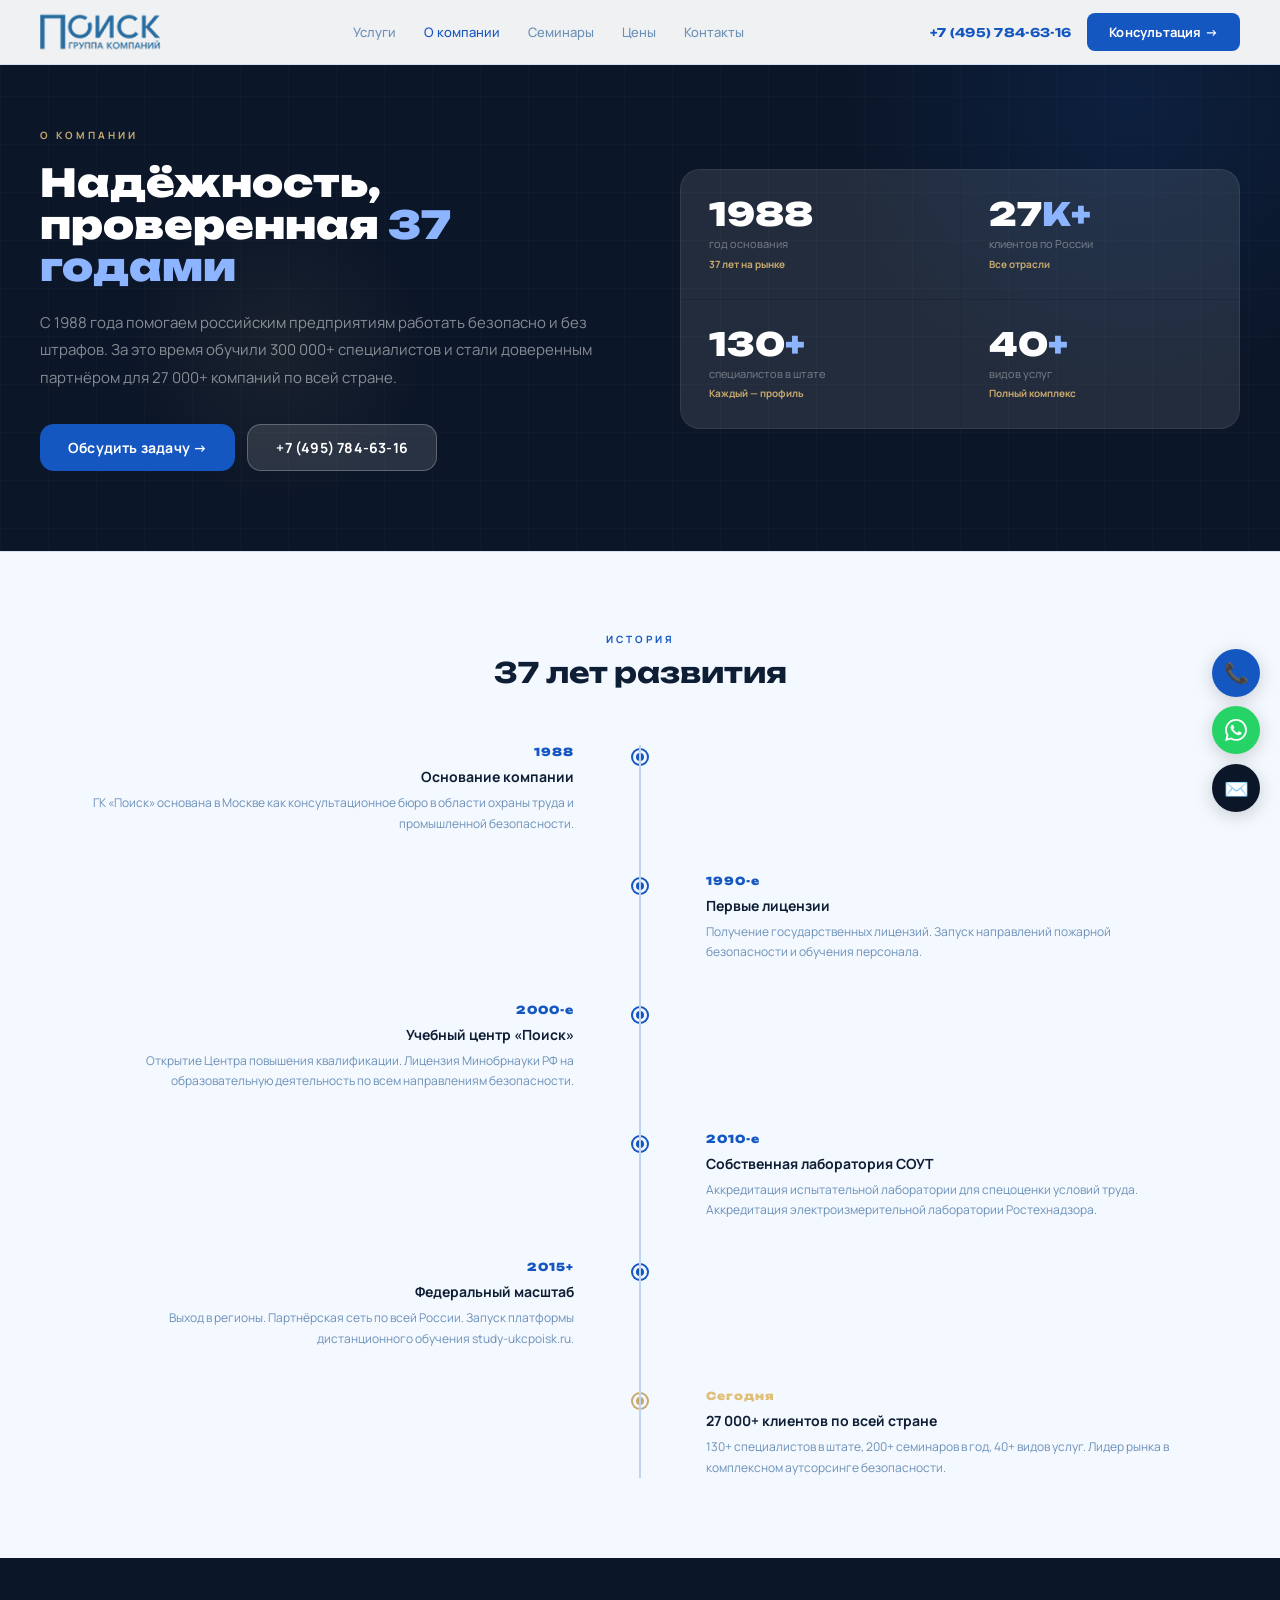
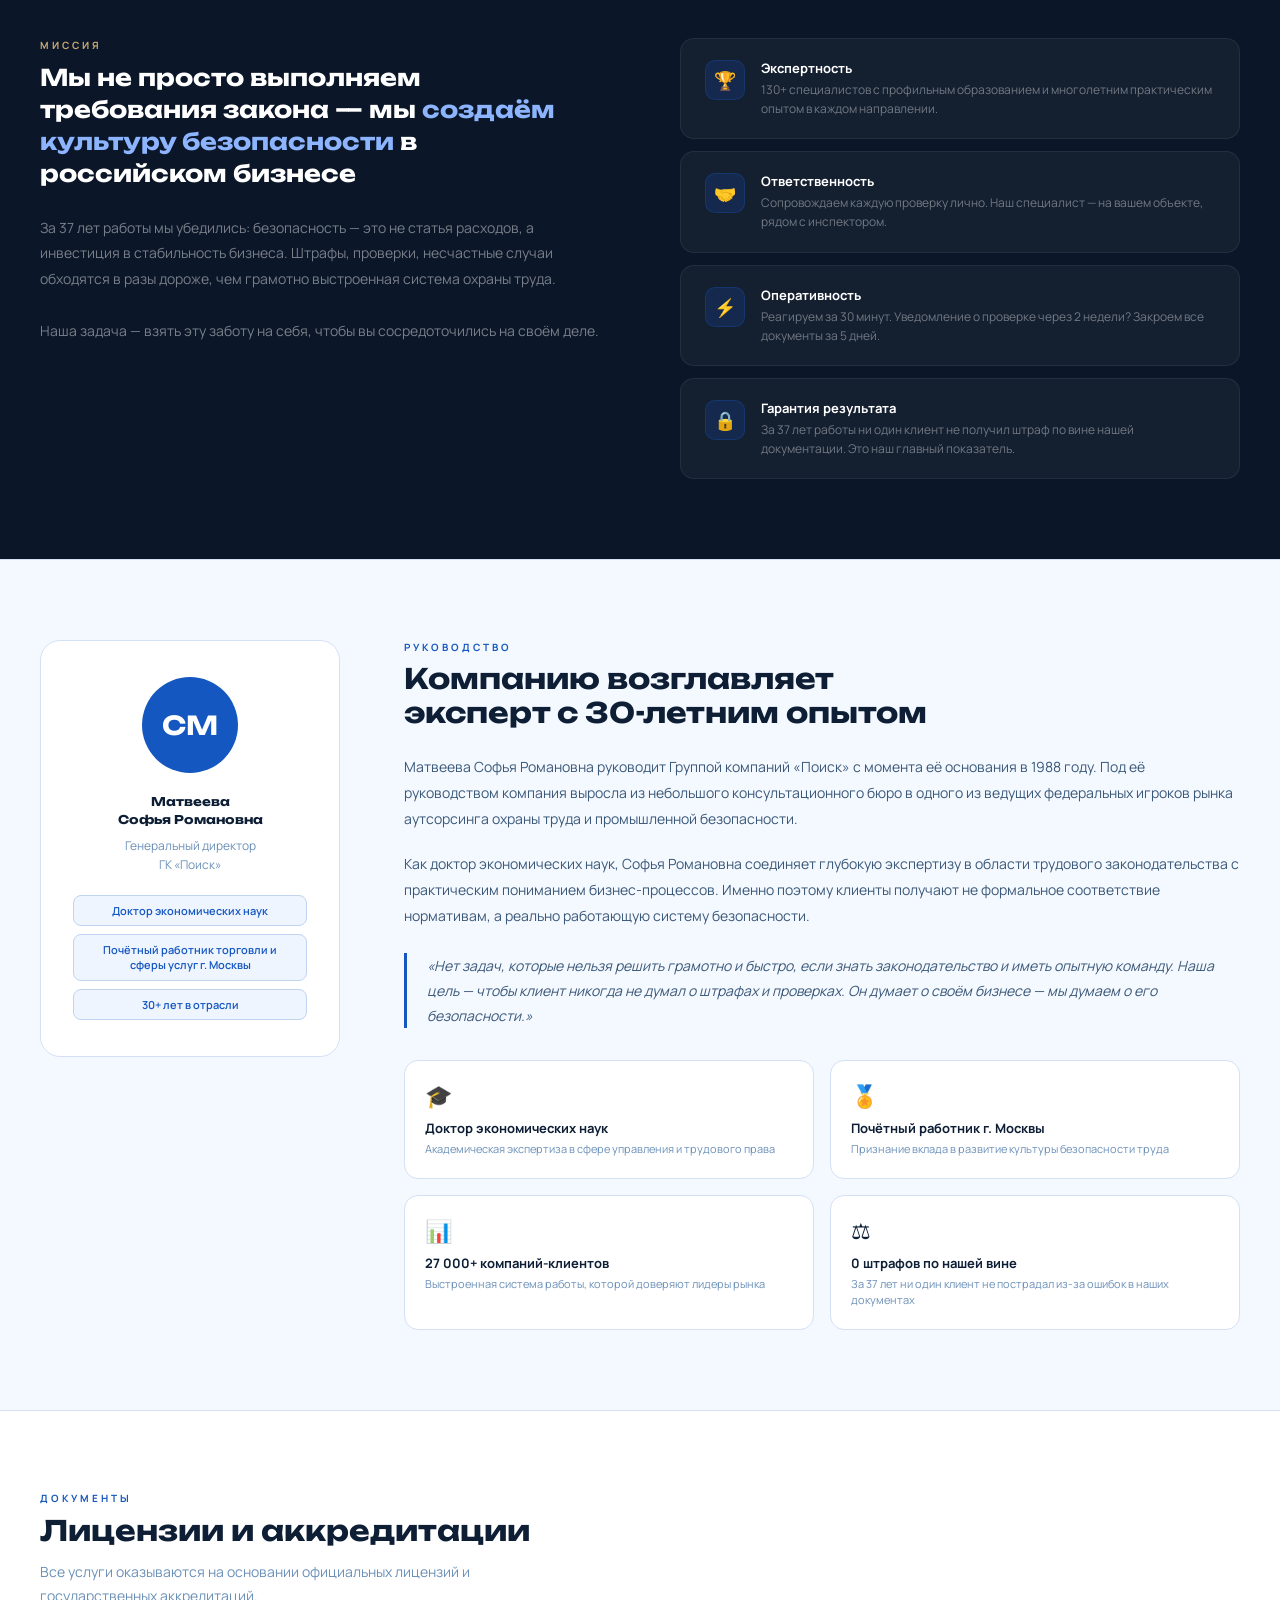
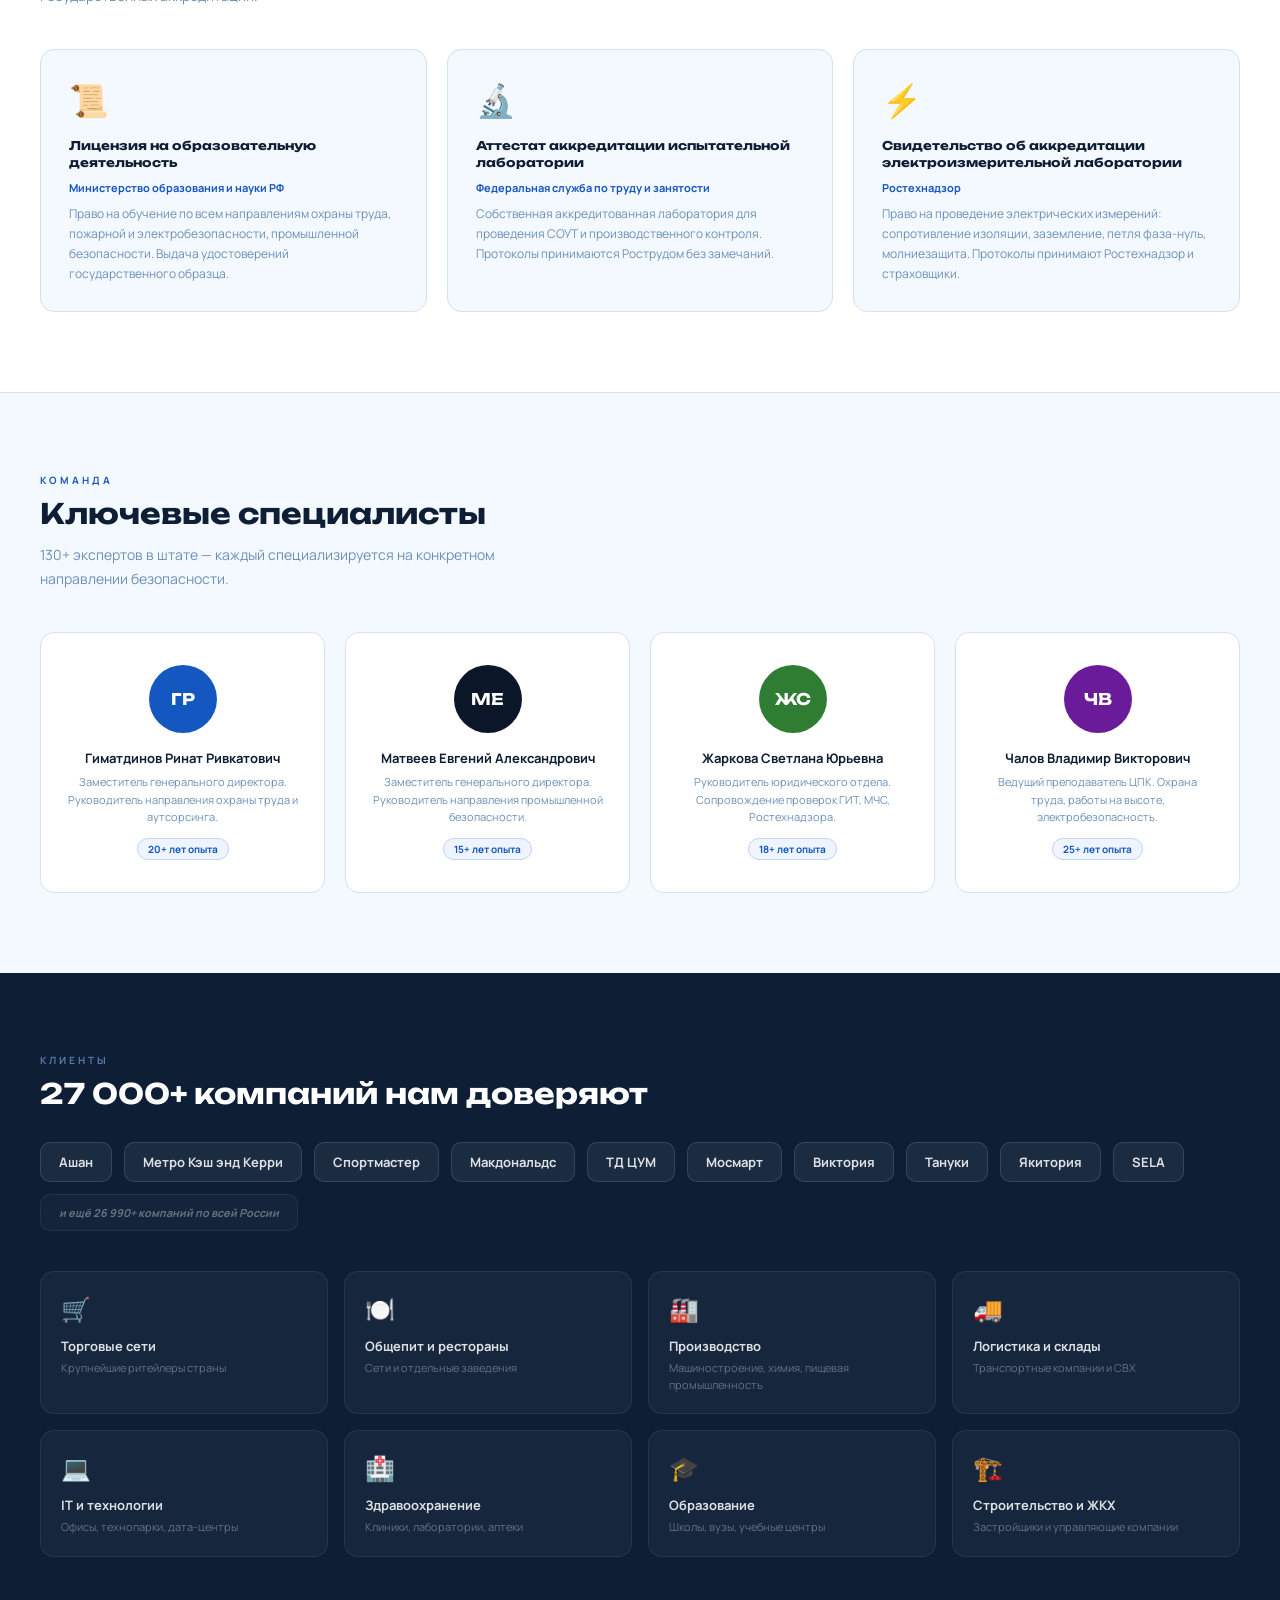
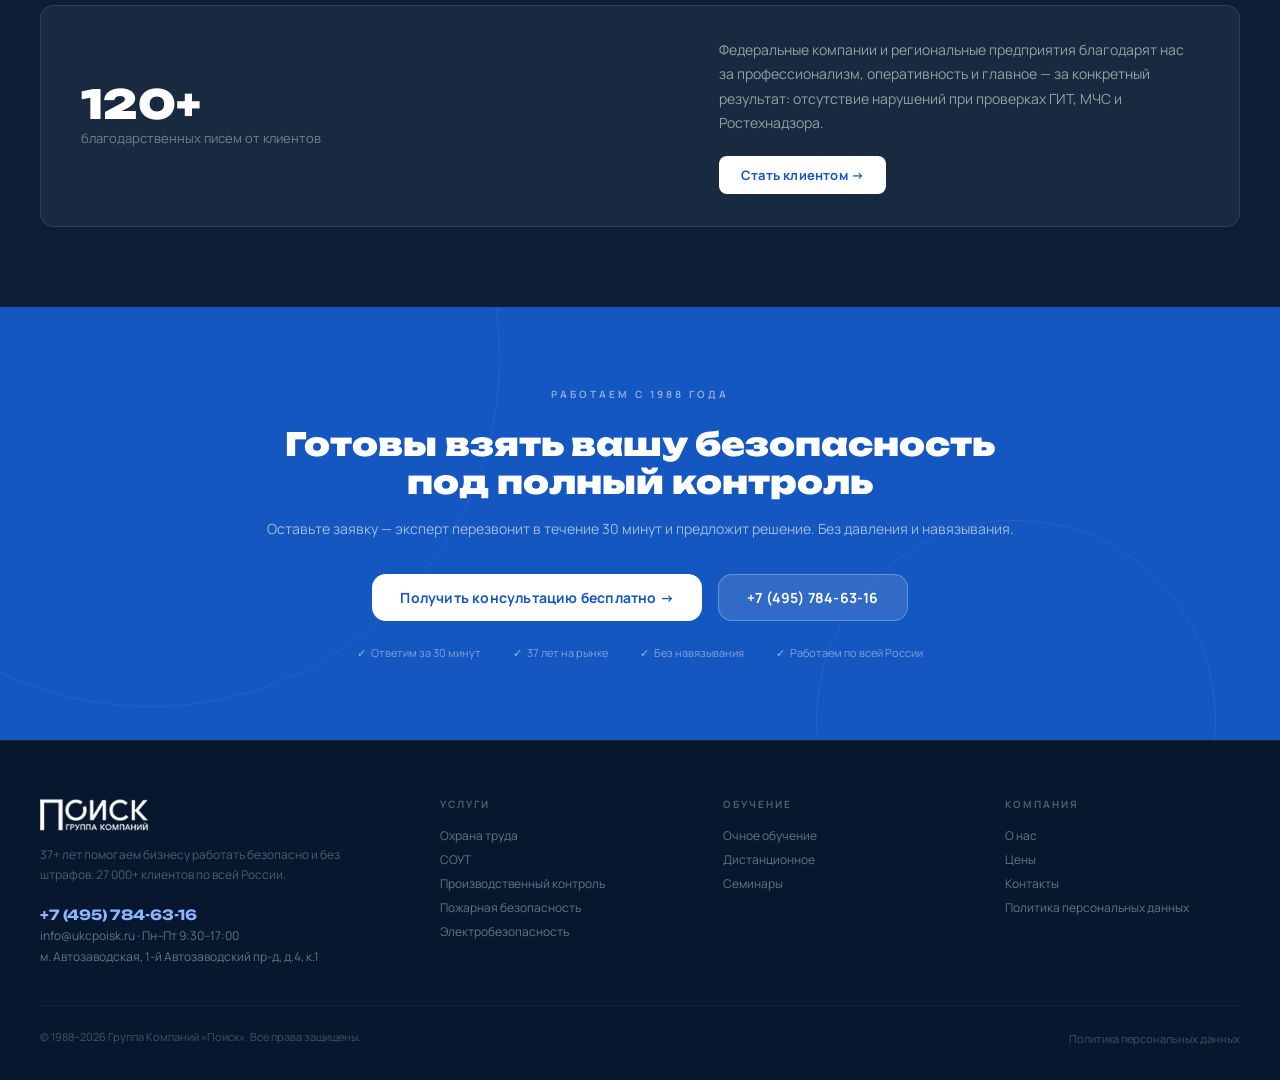
==== commit f93d480e: "Fix timeline layout: explicit grid-column for left items, flexbox on mobile Co-Authored-By: Claude S" ====
--- a/about.html
+++ b/about.html
@@ -33,10 +33,15 @@
 .tl-track::before { content:''; position:absolute; left:50%; top:0; bottom:0; width:2px; background:var(--border2); transform:translateX(-50%); }
 .tl-item { display:grid; grid-template-columns:1fr 52px 1fr; margin-bottom:2.5rem; align-items:flex-start; }
 .tl-item:last-child { margin-bottom:0; }
+/* RIGHT items: auto-placement works (empty | dot | content) */
 .tl-left { padding-right:2.5rem; text-align:right; }
 .tl-right { padding-left:2.5rem; text-align:left; }
 .tl-dot-col { display:flex; justify-content:center; padding-top:5px; }
 .tl-dot-inner { width:14px; height:14px; border-radius:50%; background:var(--blue); border:3px solid var(--off); box-shadow:0 0 0 2px var(--blue); flex-shrink:0; }
+/* LEFT items: explicit placement needed (content | dot | empty) */
+.tl-left-item .tl-left    { grid-column:1; grid-row:1; }
+.tl-left-item .tl-dot-col { grid-column:2; grid-row:1; }
+.tl-left-item .tl-right   { grid-column:3; grid-row:1; }
 .tl-year { font-family:'Unbounded',sans-serif; font-size:11px; font-weight:900; color:var(--blue); letter-spacing:1px; margin-bottom:.5rem; }
 .tl-title { font-size:14px; font-weight:700; color:var(--text); margin-bottom:.4rem; line-height:1.4; }
 .tl-desc { font-size:12px; color:var(--muted); line-height:1.7; }
@@ -146,13 +151,19 @@
   .about-hero { padding:6rem 1.25rem 3rem; }
   .tl-sec { padding:3rem 1.25rem; }
   .tl-track::before { left:20px; transform:none; }
-  .tl-item { grid-template-columns:40px 1fr; }
+  /* Mobile timeline: flexbox, dot always first */
+  .tl-item { display:flex; align-items:flex-start; margin-bottom:2rem; }
+  .tl-left-item .tl-left    { grid-column:unset; grid-row:unset; }
+  .tl-left-item .tl-dot-col { grid-column:unset; grid-row:unset; }
+  .tl-left-item .tl-right   { grid-column:unset; grid-row:unset; }
+  /* Right items: hide empty left, show dot then content */
   .tl-left { display:none; }
-  .tl-dot-col { justify-content:center; padding-top:5px; }
-  .tl-right { padding-left:1rem; text-align:left; grid-column:2; }
-  .tl-item.tl-left-item .tl-left { display:block; grid-column:2; text-align:left; padding-left:1rem; padding-right:0; }
-  .tl-item.tl-left-item .tl-dot-col { grid-column:1; }
-  .tl-item.tl-left-item .tl-right { display:none; }
+  .tl-dot-col { width:40px; flex-shrink:0; justify-content:center; padding-top:4px; }
+  .tl-right { flex:1; padding:0 0 0 1rem; text-align:left; }
+  /* Left items: dot is first child, then show tl-left as content */
+  .tl-left-item .tl-dot-col { order:0; }
+  .tl-left-item .tl-left  { display:block; flex:1; order:1; padding:0 0 0 1rem; text-align:left; }
+  .tl-left-item .tl-right { display:none; }
   .dir-ach-g { grid-template-columns:1fr; }
   .lic-cards-g { grid-template-columns:1fr; }
   .ind-g { grid-template-columns:1fr 1fr; }
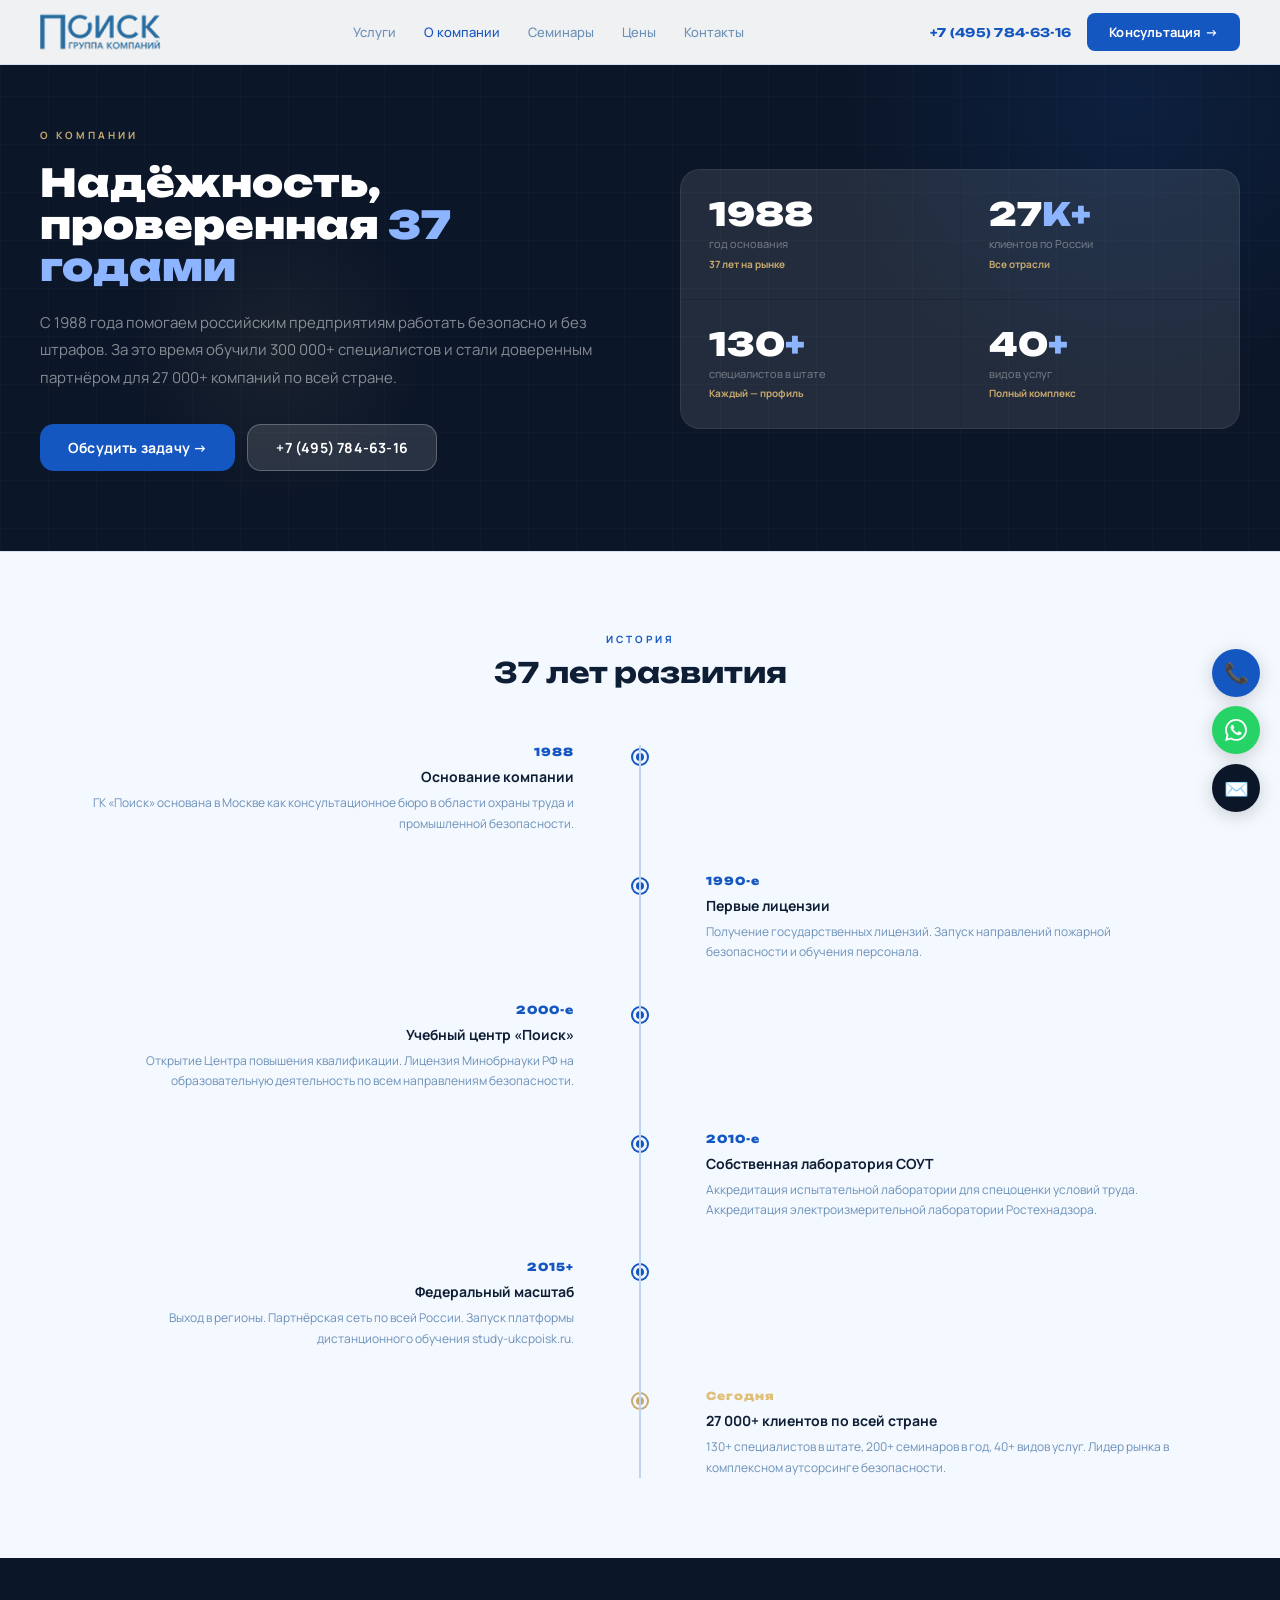
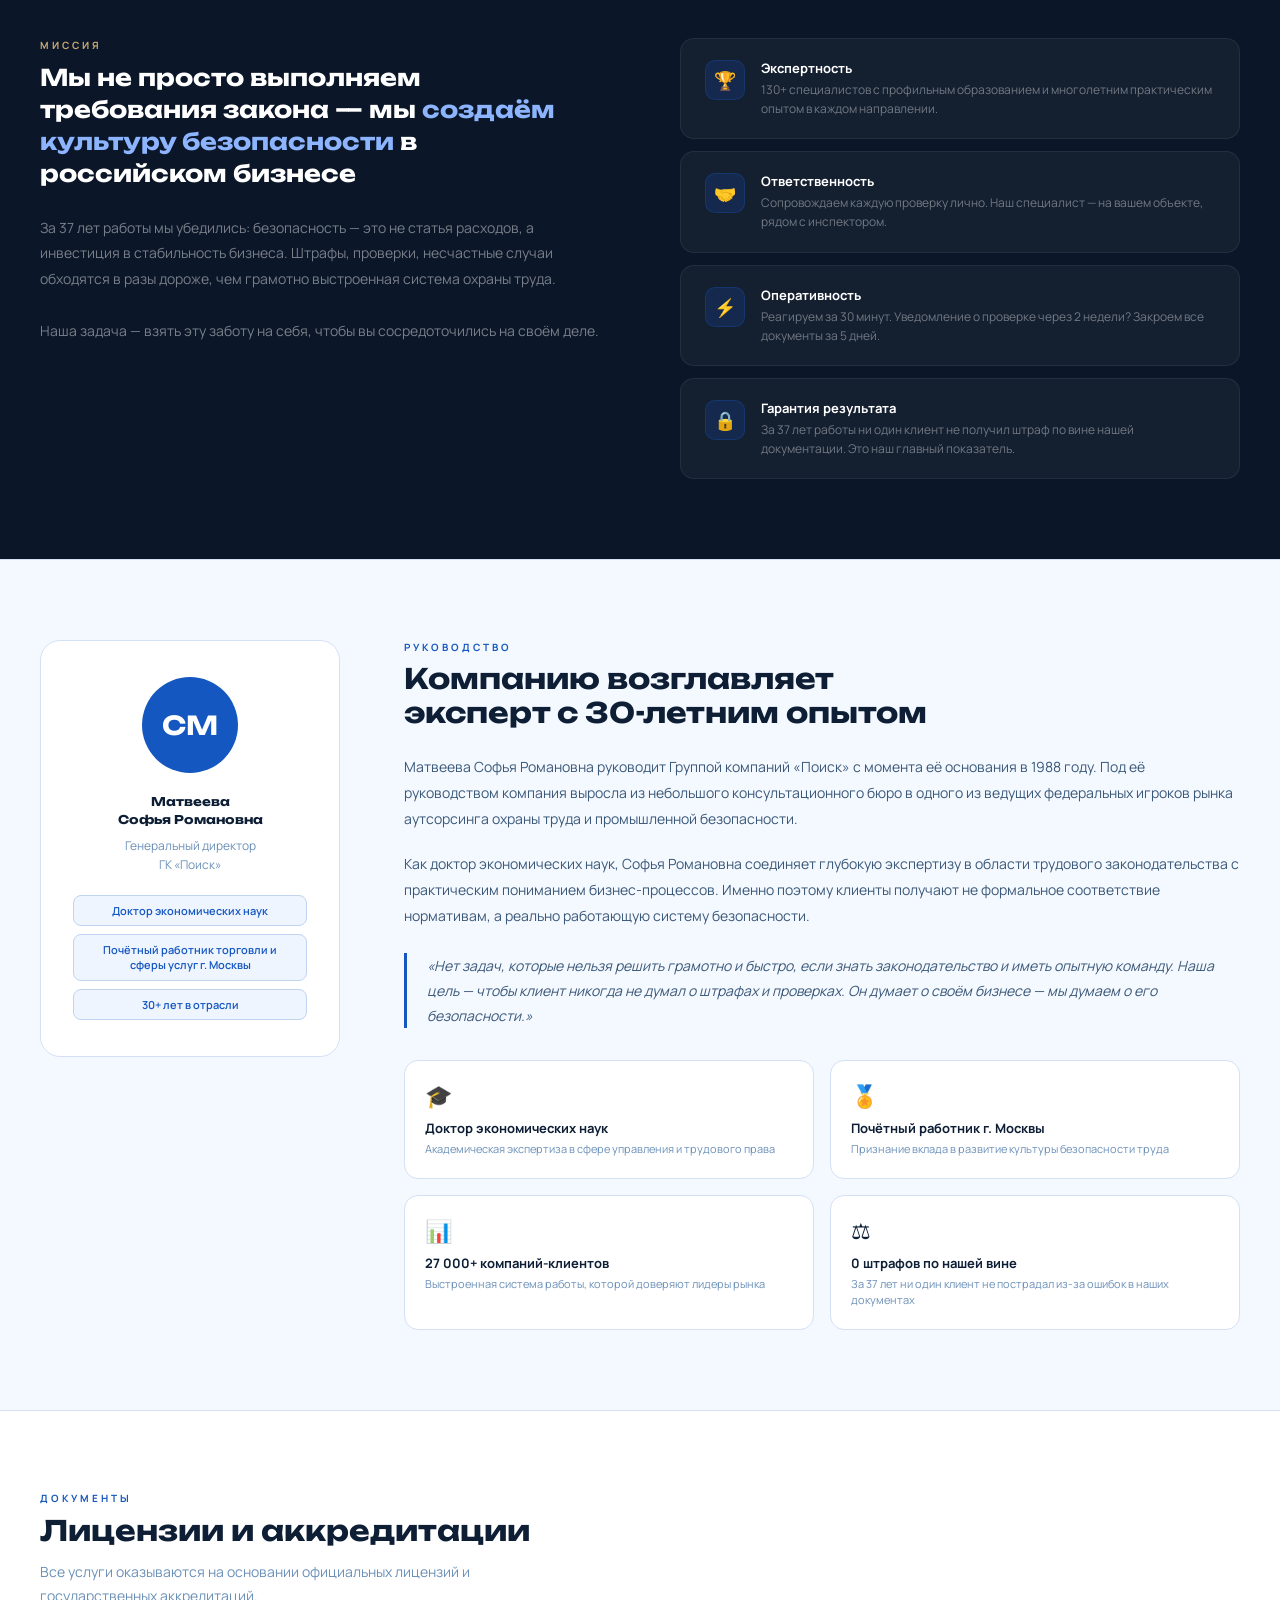
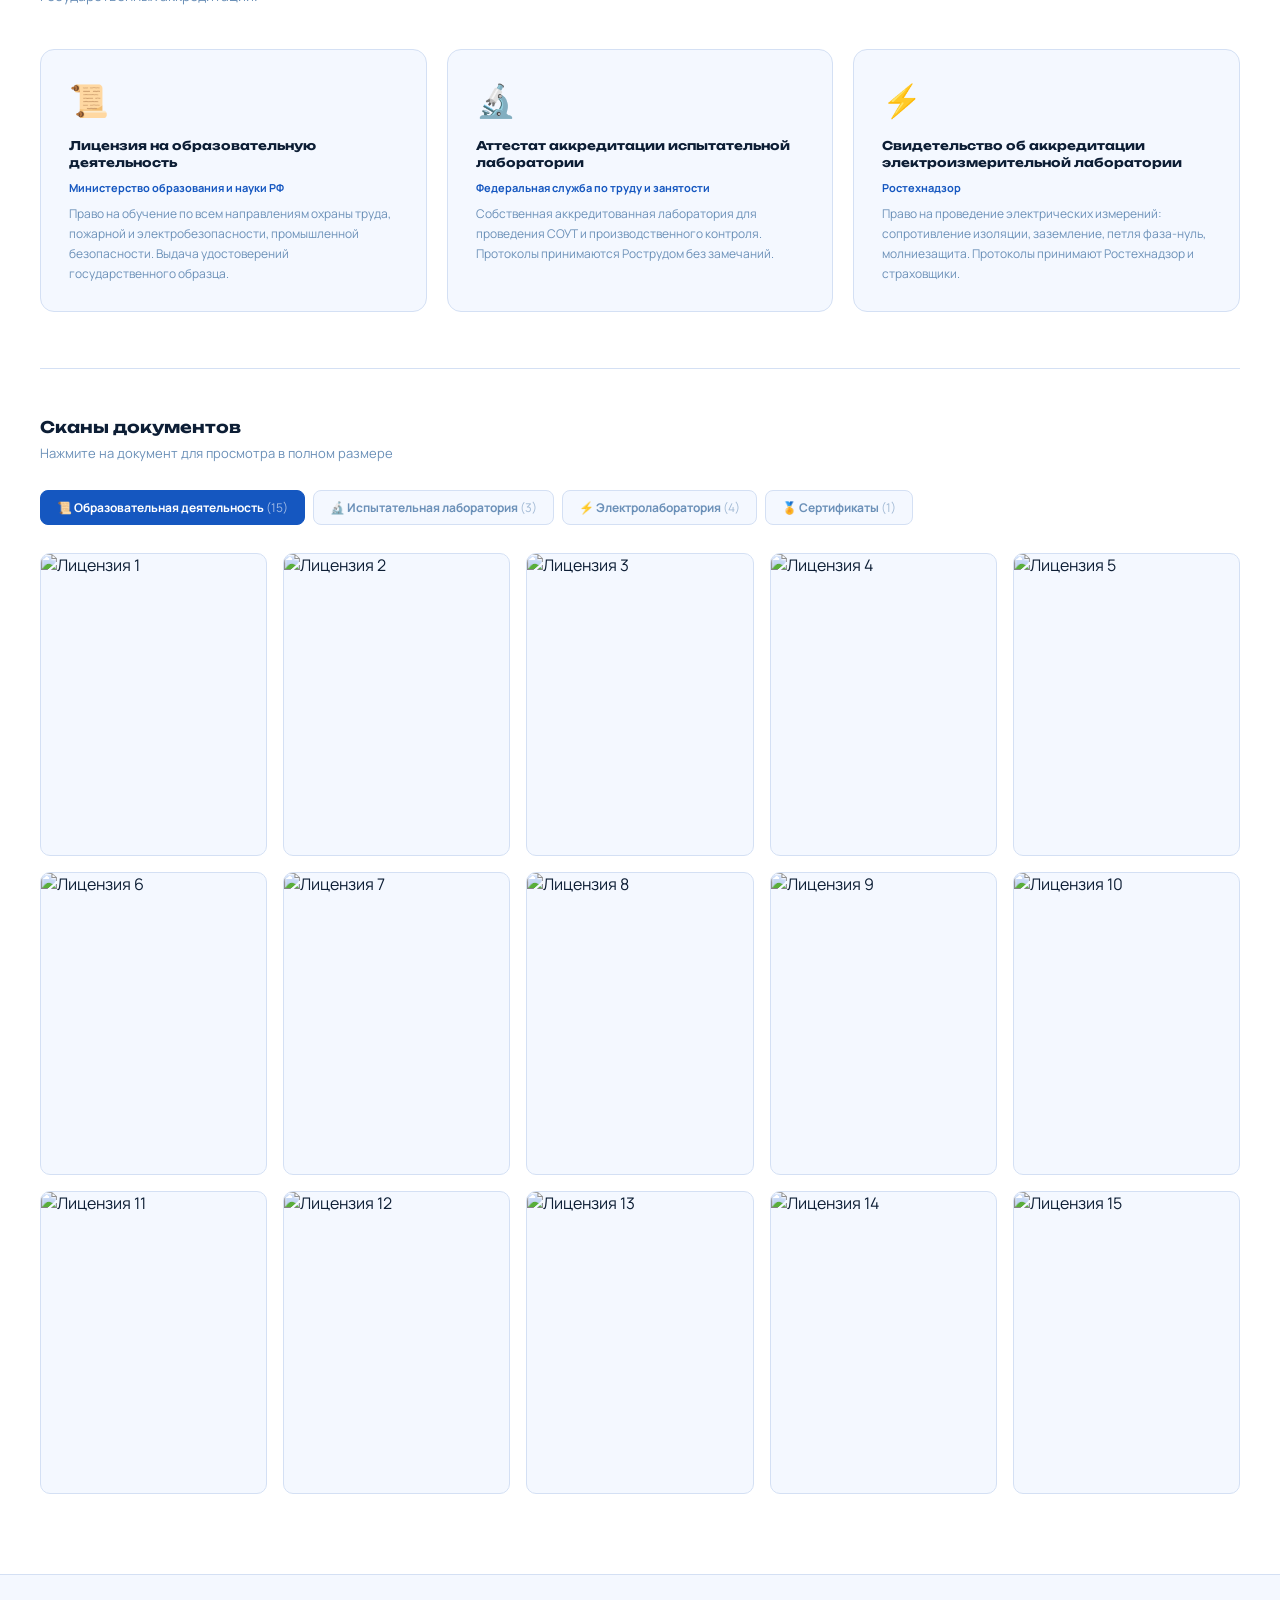
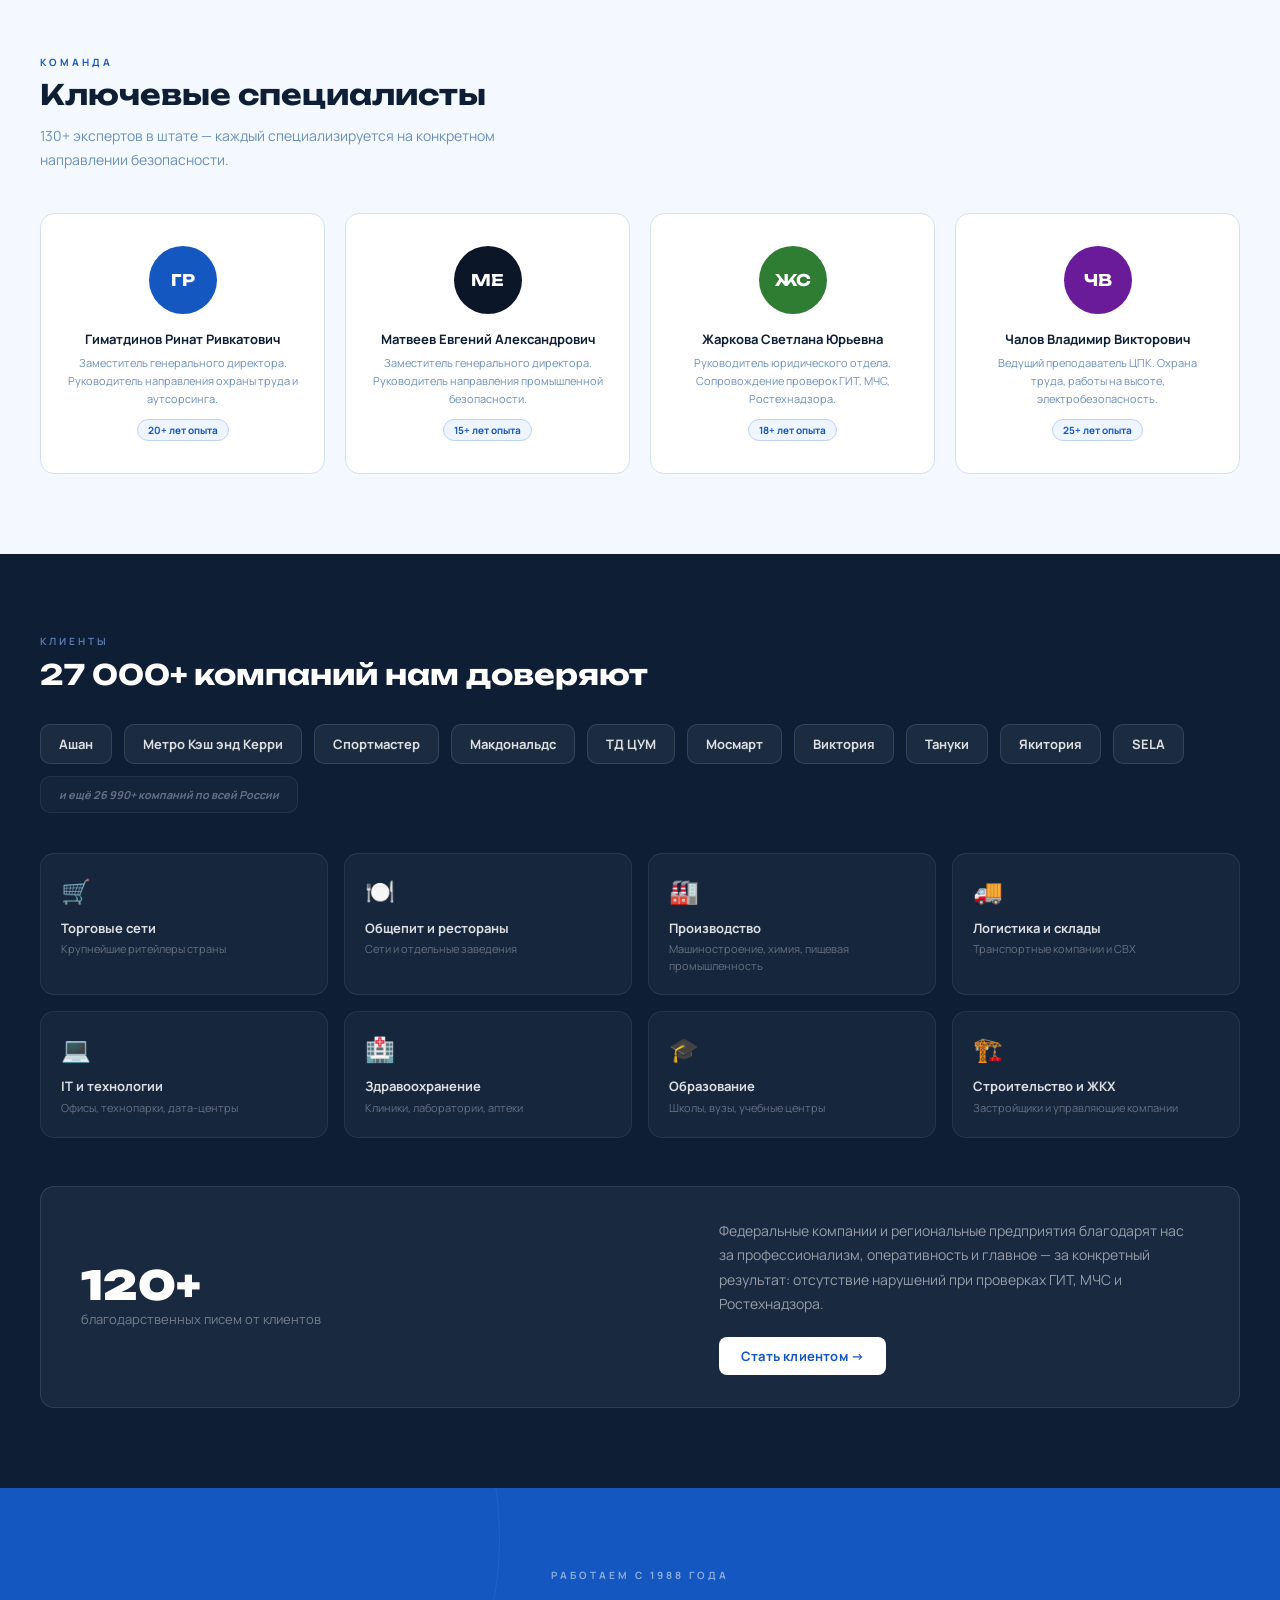
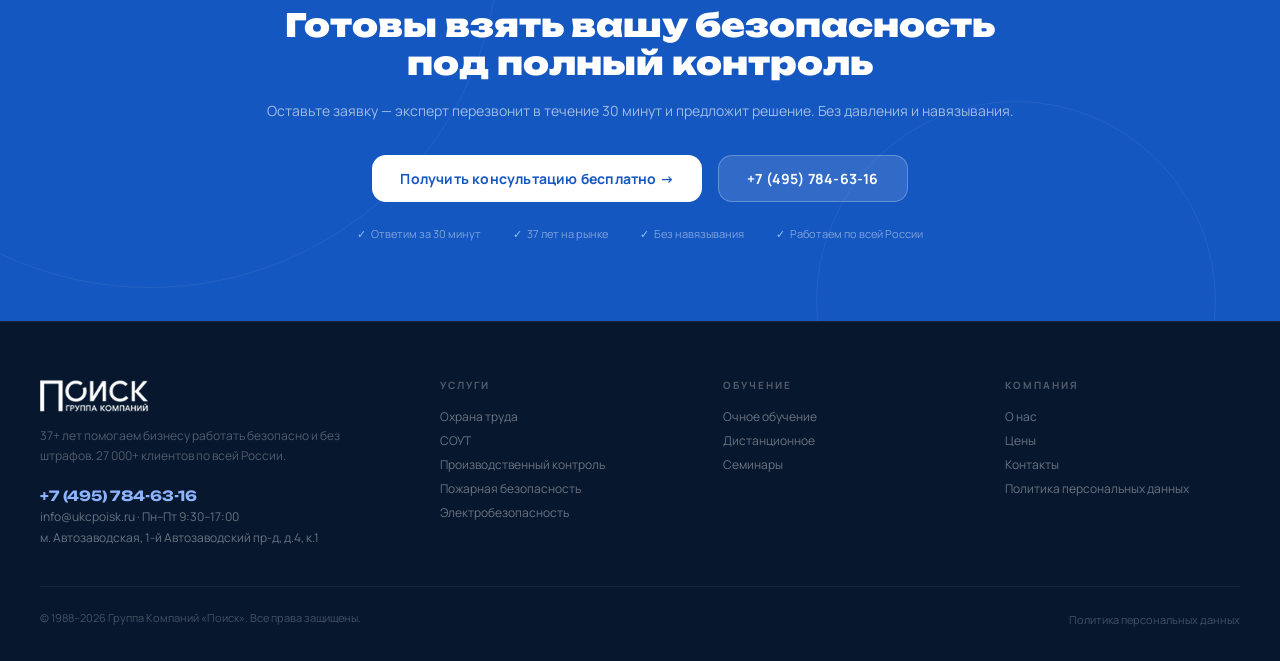
==== commit b535ffb1: "Add license gallery with tabs and lightbox to about page 23 document images across 4 categories (edu" ====
--- a/about.html
+++ b/about.html
@@ -88,6 +88,43 @@
 .lic-pg-title { font-family:'Unbounded',sans-serif; font-size:12px; font-weight:700; color:var(--text); line-height:1.4; margin-bottom:.5rem; }
 .lic-pg-org { font-size:11px; font-weight:700; color:var(--blue); margin-bottom:.6rem; }
 .lic-pg-desc { font-size:12px; color:var(--muted); line-height:1.65; }
+
+/* LICENSE GALLERY */
+.lic-gallery-sep { margin-top:3.5rem; padding-top:3rem; border-top:1px solid var(--border); }
+.lic-gallery-hd { margin-bottom:1.75rem; }
+.lic-gallery-hd h3 { font-family:'Unbounded',sans-serif; font-size:1rem; font-weight:700; color:var(--text); margin-bottom:.4rem; }
+.lic-gallery-hd p { font-size:13px; color:var(--muted); }
+.lic-tabs { display:flex; gap:.5rem; flex-wrap:wrap; margin-bottom:1.75rem; }
+.lic-tab { background:var(--off); border:1.5px solid var(--border); border-radius:8px; padding:8px 16px; font-size:12px; font-weight:700; color:var(--muted); cursor:pointer; transition:all .2s; font-family:'Manrope',sans-serif; }
+.lic-tab:hover { border-color:var(--blue); color:var(--blue); }
+.lic-tab.active { background:var(--blue); border-color:var(--blue); color:white; }
+.lic-panel { display:none; }
+.lic-panel.active { display:grid; grid-template-columns:repeat(5,1fr); gap:1rem; }
+.lic-thumb { background:var(--off); border:1.5px solid var(--border); border-radius:10px; overflow:hidden; cursor:pointer; transition:transform .2s,box-shadow .2s,border-color .2s; aspect-ratio:3/4; position:relative; }
+.lic-thumb:hover { transform:translateY(-4px) scale(1.02); box-shadow:var(--sh2); border-color:var(--blue); }
+.lic-thumb img { width:100%; height:100%; object-fit:cover; display:block; transition:transform .3s; }
+.lic-thumb:hover img { transform:scale(1.04); }
+.lic-thumb-overlay { position:absolute; inset:0; background:rgba(21,87,192,0); display:flex; align-items:center; justify-content:center; transition:background .2s; }
+.lic-thumb:hover .lic-thumb-overlay { background:rgba(21,87,192,.12); }
+.lic-thumb-zoom { width:36px; height:36px; background:white; border-radius:50%; display:flex; align-items:center; justify-content:center; font-size:16px; opacity:0; transform:scale(.7); transition:all .2s; box-shadow:0 2px 12px rgba(0,0,0,.15); }
+.lic-thumb:hover .lic-thumb-zoom { opacity:1; transform:scale(1); }
+
+/* LIGHTBOX */
+.lic-lightbox { position:fixed; inset:0; z-index:2000; background:rgba(7,23,46,.92); backdrop-filter:blur(8px); display:flex; align-items:center; justify-content:center; opacity:0; pointer-events:none; transition:opacity .25s; }
+.lic-lightbox.open { opacity:1; pointer-events:all; }
+.lb-img-wrap { position:relative; max-width:min(860px,92vw); max-height:90vh; }
+.lb-img-wrap img { max-width:100%; max-height:90vh; object-fit:contain; border-radius:8px; box-shadow:0 24px 80px rgba(0,0,0,.5); display:block; }
+.lb-close { position:fixed; top:1.25rem; right:1.25rem; width:44px; height:44px; background:rgba(255,255,255,.1); border:1px solid rgba(255,255,255,.2); border-radius:50%; cursor:pointer; font-size:18px; color:white; display:flex; align-items:center; justify-content:center; transition:background .2s; }
+.lb-close:hover { background:rgba(255,255,255,.2); }
+.lb-nav { position:fixed; top:50%; transform:translateY(-50%); width:48px; height:64px; background:rgba(255,255,255,.08); border:1px solid rgba(255,255,255,.15); border-radius:8px; cursor:pointer; font-size:24px; color:white; display:flex; align-items:center; justify-content:center; transition:background .2s; }
+.lb-nav:hover { background:rgba(255,255,255,.18); }
+.lb-prev { left:1rem; }
+.lb-next { right:1rem; }
+.lb-counter { position:fixed; bottom:1.5rem; left:50%; transform:translateX(-50%); font-size:12px; color:rgba(255,255,255,.5); font-weight:600; background:rgba(0,0,0,.3); padding:5px 14px; border-radius:20px; }
+
+@media (max-width:1024px) { .lic-panel.active { grid-template-columns:repeat(4,1fr); } }
+@media (max-width:768px)  { .lic-panel.active { grid-template-columns:repeat(3,1fr); } .lb-nav { display:none; } }
+@media (max-width:480px)  { .lic-panel.active { grid-template-columns:repeat(2,1fr); } }
 
 /* TEAM */
 .team-sec { background:var(--off); padding:5rem 2.5rem; border-top:1px solid var(--border); }
@@ -439,8 +476,74 @@
         <div class="lic-pg-desc">Право на проведение электрических измерений: сопротивление изоляции, заземление, петля фаза-нуль, молниезащита. Протоколы принимают Ростехнадзор и страховщики.</div>
       </div>
     </div>
+
+    <!-- DOCUMENT GALLERY -->
+    <div class="lic-gallery-sep fade">
+      <div class="lic-gallery-hd">
+        <h3>Сканы документов</h3>
+        <p>Нажмите на документ для просмотра в полном размере</p>
+      </div>
+
+      <div class="lic-tabs">
+        <button class="lic-tab active" data-tab="edu">📜 Образовательная деятельность <span style="opacity:.6;font-weight:400">(15)</span></button>
+        <button class="lic-tab" data-tab="lab">🔬 Испытательная лаборатория <span style="opacity:.6;font-weight:400">(3)</span></button>
+        <button class="lic-tab" data-tab="elec">⚡ Электролаборатория <span style="opacity:.6;font-weight:400">(4)</span></button>
+        <button class="lic-tab" data-tab="cert">🏅 Сертификаты <span style="opacity:.6;font-weight:400">(1)</span></button>
+      </div>
+
+      <!-- Образовательная деятельность -->
+      <div class="lic-panel active" id="tab-edu">
+        <div class="lic-thumb" data-group="edu" data-idx="0"><img src="https://ukcpoisk.ru/upload/iblock/7ef/7ef8b37af664a4bc6ca229f711e17a95.jpg" alt="Лицензия 1" loading="lazy"><div class="lic-thumb-overlay"><div class="lic-thumb-zoom">🔍</div></div></div>
+        <div class="lic-thumb" data-group="edu" data-idx="1"><img src="https://ukcpoisk.ru/upload/iblock/5af/os97ezeszpcqp4st7yi1a08i8i29sk4g.jpg" alt="Лицензия 2" loading="lazy"><div class="lic-thumb-overlay"><div class="lic-thumb-zoom">🔍</div></div></div>
+        <div class="lic-thumb" data-group="edu" data-idx="2"><img src="https://ukcpoisk.ru/upload/iblock/4dd/5ldrsihzfi2jkf2ct1neqjszud5vofxj.jpg" alt="Лицензия 3" loading="lazy"><div class="lic-thumb-overlay"><div class="lic-thumb-zoom">🔍</div></div></div>
+        <div class="lic-thumb" data-group="edu" data-idx="3"><img src="https://ukcpoisk.ru/upload/iblock/d96/d96ebfa41337d8db5ccb33345108b4f9.jpg" alt="Лицензия 4" loading="lazy"><div class="lic-thumb-overlay"><div class="lic-thumb-zoom">🔍</div></div></div>
+        <div class="lic-thumb" data-group="edu" data-idx="4"><img src="https://ukcpoisk.ru/upload/iblock/bcf/36kzddoljw636lk7gngje51qt0woejte.jpg" alt="Лицензия 5" loading="lazy"><div class="lic-thumb-overlay"><div class="lic-thumb-zoom">🔍</div></div></div>
+        <div class="lic-thumb" data-group="edu" data-idx="5"><img src="https://ukcpoisk.ru/upload/iblock/eca/zweobjk0gn27y4j14ms0daxf004do1h3.jpg" alt="Лицензия 6" loading="lazy"><div class="lic-thumb-overlay"><div class="lic-thumb-zoom">🔍</div></div></div>
+        <div class="lic-thumb" data-group="edu" data-idx="6"><img src="https://ukcpoisk.ru/upload/iblock/12c/7tydonfj8wquc16tnc1df3f6pn8bt8rt.jpg" alt="Лицензия 7" loading="lazy"><div class="lic-thumb-overlay"><div class="lic-thumb-zoom">🔍</div></div></div>
+        <div class="lic-thumb" data-group="edu" data-idx="7"><img src="https://ukcpoisk.ru/upload/iblock/f40/ct1tgnrgqf4uakrt8zhm71gl953jxwk1.jpg" alt="Лицензия 8" loading="lazy"><div class="lic-thumb-overlay"><div class="lic-thumb-zoom">🔍</div></div></div>
+        <div class="lic-thumb" data-group="edu" data-idx="8"><img src="https://ukcpoisk.ru/upload/iblock/6fa/6fafb6994168e8933b47f05eedf470ea.jpg" alt="Лицензия 9" loading="lazy"><div class="lic-thumb-overlay"><div class="lic-thumb-zoom">🔍</div></div></div>
+        <div class="lic-thumb" data-group="edu" data-idx="9"><img src="https://ukcpoisk.ru/upload/iblock/204/204feec03de023d795a6046d03184836.jpg" alt="Лицензия 10" loading="lazy"><div class="lic-thumb-overlay"><div class="lic-thumb-zoom">🔍</div></div></div>
+        <div class="lic-thumb" data-group="edu" data-idx="10"><img src="https://ukcpoisk.ru/upload/iblock/c60/c602451615dad79650ee3bf157986a6b.jpg" alt="Лицензия 11" loading="lazy"><div class="lic-thumb-overlay"><div class="lic-thumb-zoom">🔍</div></div></div>
+        <div class="lic-thumb" data-group="edu" data-idx="11"><img src="https://ukcpoisk.ru/upload/iblock/d2b/ks6trng26qr92xg0llhrzfde1ohnqi51.jpg" alt="Лицензия 12" loading="lazy"><div class="lic-thumb-overlay"><div class="lic-thumb-zoom">🔍</div></div></div>
+        <div class="lic-thumb" data-group="edu" data-idx="12"><img src="https://ukcpoisk.ru/upload/iblock/58f/cagbw6xzp19bms21m9v7g9u8oqyyd2n6.jpg" alt="Лицензия 13" loading="lazy"><div class="lic-thumb-overlay"><div class="lic-thumb-zoom">🔍</div></div></div>
+        <div class="lic-thumb" data-group="edu" data-idx="13"><img src="https://ukcpoisk.ru/upload/iblock/a60/a600c5a9444117b1e5424b8a0494dc14.jpg" alt="Лицензия 14" loading="lazy"><div class="lic-thumb-overlay"><div class="lic-thumb-zoom">🔍</div></div></div>
+        <div class="lic-thumb" data-group="edu" data-idx="14"><img src="https://ukcpoisk.ru/upload/iblock/301/301bf31a71f37cdc07e915ef4ea11931.jpg" alt="Лицензия 15" loading="lazy"><div class="lic-thumb-overlay"><div class="lic-thumb-zoom">🔍</div></div></div>
+      </div>
+
+      <!-- Испытательная лаборатория -->
+      <div class="lic-panel" id="tab-lab">
+        <div class="lic-thumb" data-group="lab" data-idx="0"><img src="https://ukcpoisk.ru/upload/iblock/a89/a89b7b72aec1cd5489cc2f205b4b869f.jpg" alt="Аккредитация ИЛ 1" loading="lazy"><div class="lic-thumb-overlay"><div class="lic-thumb-zoom">🔍</div></div></div>
+        <div class="lic-thumb" data-group="lab" data-idx="1"><img src="https://ukcpoisk.ru/upload/iblock/682/6829e0a43184bebf91e8b30ec4754fc1.jpg" alt="Аккредитация ИЛ 2" loading="lazy"><div class="lic-thumb-overlay"><div class="lic-thumb-zoom">🔍</div></div></div>
+        <div class="lic-thumb" data-group="lab" data-idx="2"><img src="https://ukcpoisk.ru/upload/iblock/1ee/1ee667c1af610af8f01c10c0aba1529a.jpg" alt="Аккредитация ИЛ 3" loading="lazy"><div class="lic-thumb-overlay"><div class="lic-thumb-zoom">🔍</div></div></div>
+      </div>
+
+      <!-- Электролаборатория -->
+      <div class="lic-panel" id="tab-elec">
+        <div class="lic-thumb" data-group="elec" data-idx="0"><img src="https://ukcpoisk.ru/upload/iblock/7e7/q0kzxxw8vsdvkmvp9u32nnjv8ztb6bdg.jpg" alt="Электролаборатория 1" loading="lazy"><div class="lic-thumb-overlay"><div class="lic-thumb-zoom">🔍</div></div></div>
+        <div class="lic-thumb" data-group="elec" data-idx="1"><img src="https://ukcpoisk.ru/upload/iblock/3ac/3ad85f240rbdie05qdjn0fueljv5l0ps.jpg" alt="Электролаборатория 2" loading="lazy"><div class="lic-thumb-overlay"><div class="lic-thumb-zoom">🔍</div></div></div>
+        <div class="lic-thumb" data-group="elec" data-idx="2"><img src="https://ukcpoisk.ru/upload/iblock/3f9/qkcske05pwepppubudi66k1eolju1xr0.jpg" alt="Электролаборатория 3" loading="lazy"><div class="lic-thumb-overlay"><div class="lic-thumb-zoom">🔍</div></div></div>
+        <div class="lic-thumb" data-group="elec" data-idx="3"><img src="https://ukcpoisk.ru/upload/iblock/e4c/5xrs1dunjblwhw1gtl19xmg39pfyj05h.jpg" alt="Электролаборатория 4" loading="lazy"><div class="lic-thumb-overlay"><div class="lic-thumb-zoom">🔍</div></div></div>
+      </div>
+
+      <!-- Сертификаты -->
+      <div class="lic-panel" id="tab-cert">
+        <div class="lic-thumb" data-group="cert" data-idx="0"><img src="https://ukcpoisk.ru/upload/iblock/549/549714dab3aa362224e328a45382c4dd.jpg" alt="Сертификат" loading="lazy"><div class="lic-thumb-overlay"><div class="lic-thumb-zoom">🔍</div></div></div>
+      </div>
+    </div>
+
   </div>
 </section>
+
+<!-- LIGHTBOX -->
+<div class="lic-lightbox" id="lic-lightbox">
+  <button class="lb-close" id="lb-close">✕</button>
+  <button class="lb-nav lb-prev" id="lb-prev">‹</button>
+  <div class="lb-img-wrap">
+    <img src="" alt="" id="lb-img">
+  </div>
+  <button class="lb-nav lb-next" id="lb-next">›</button>
+  <div class="lb-counter" id="lb-counter"></div>
+</div>
 
 <!-- TEAM -->
 <section class="team-sec">
@@ -648,6 +751,61 @@
   e.forEach(en => { if (en.isIntersecting) en.target.classList.add('in'); });
 }, { threshold: .08 });
 document.querySelectorAll('.fade').forEach(el => obs.observe(el));
+
+/* ── LICENSE TABS ── */
+document.querySelectorAll('.lic-tab').forEach(btn => {
+  btn.addEventListener('click', () => {
+    const tab = btn.dataset.tab;
+    document.querySelectorAll('.lic-tab').forEach(b => b.classList.remove('active'));
+    document.querySelectorAll('.lic-panel').forEach(p => p.classList.remove('active'));
+    btn.classList.add('active');
+    document.getElementById('tab-' + tab).classList.add('active');
+  });
+});
+
+/* ── LIGHTBOX ── */
+const lb       = document.getElementById('lic-lightbox');
+const lbImg    = document.getElementById('lb-img');
+const lbCtr    = document.getElementById('lb-counter');
+let lbItems    = [];
+let lbIdx      = 0;
+
+function lbOpen(group, idx) {
+  lbItems = Array.from(document.querySelectorAll(`.lic-thumb[data-group="${group}"]`));
+  lbIdx   = idx;
+  lbShow();
+  lb.classList.add('open');
+}
+
+function lbShow() {
+  const thumb = lbItems[lbIdx];
+  lbImg.src = thumb.dataset.full || thumb.querySelector('img').src;
+  lbImg.alt = thumb.querySelector('img').alt || '';
+  lbCtr.textContent = (lbIdx + 1) + ' / ' + lbItems.length;
+}
+
+function lbClose() { lb.classList.remove('open'); lbImg.src = ''; }
+
+document.querySelectorAll('.lic-thumb').forEach(th => {
+  th.addEventListener('click', () => lbOpen(th.dataset.group, parseInt(th.dataset.idx, 10)));
+});
+
+document.getElementById('lb-close').addEventListener('click', lbClose);
+document.getElementById('lb-prev').addEventListener('click', () => {
+  lbIdx = (lbIdx - 1 + lbItems.length) % lbItems.length;
+  lbShow();
+});
+document.getElementById('lb-next').addEventListener('click', () => {
+  lbIdx = (lbIdx + 1) % lbItems.length;
+  lbShow();
+});
+lb.addEventListener('click', e => { if (e.target === lb) lbClose(); });
+document.addEventListener('keydown', e => {
+  if (!lb.classList.contains('open')) return;
+  if (e.key === 'Escape')     lbClose();
+  if (e.key === 'ArrowLeft')  { lbIdx = (lbIdx - 1 + lbItems.length) % lbItems.length; lbShow(); }
+  if (e.key === 'ArrowRight') { lbIdx = (lbIdx + 1) % lbItems.length; lbShow(); }
+});
 </script>
 </body>
 </html>
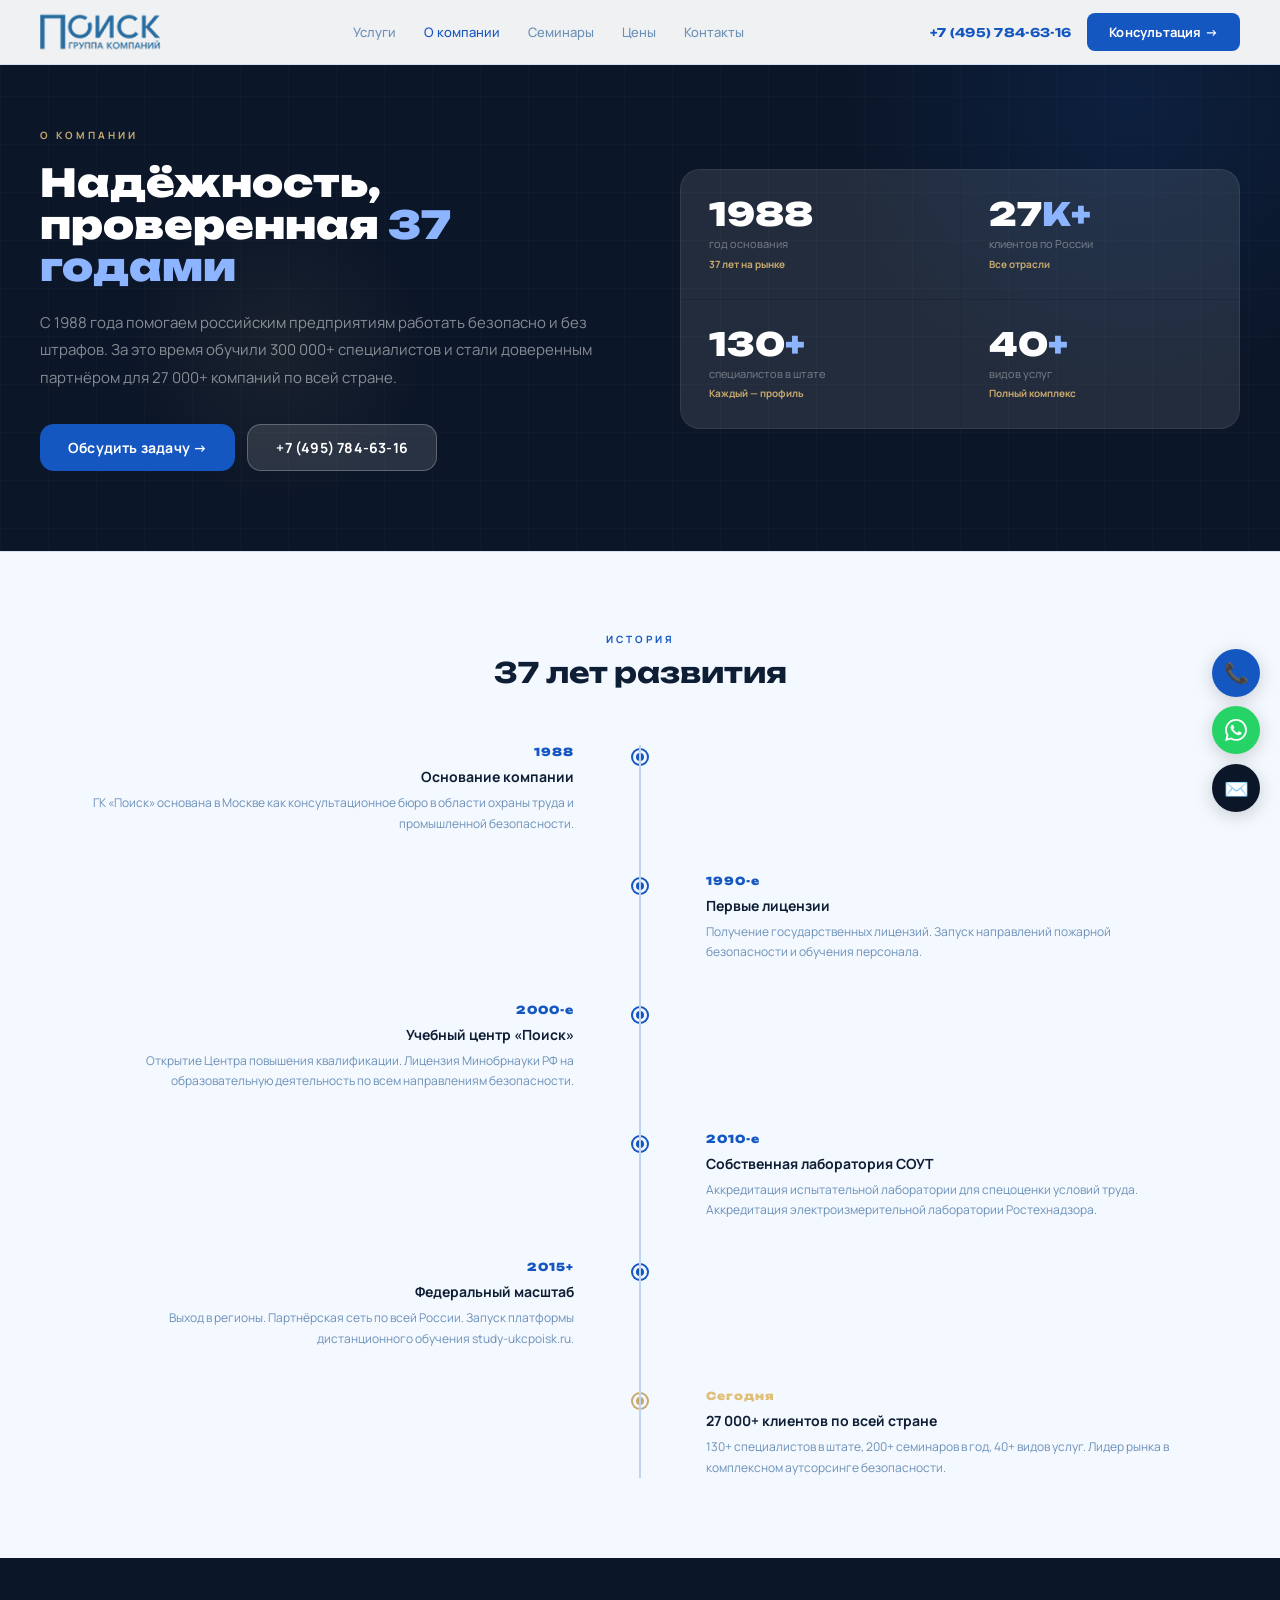
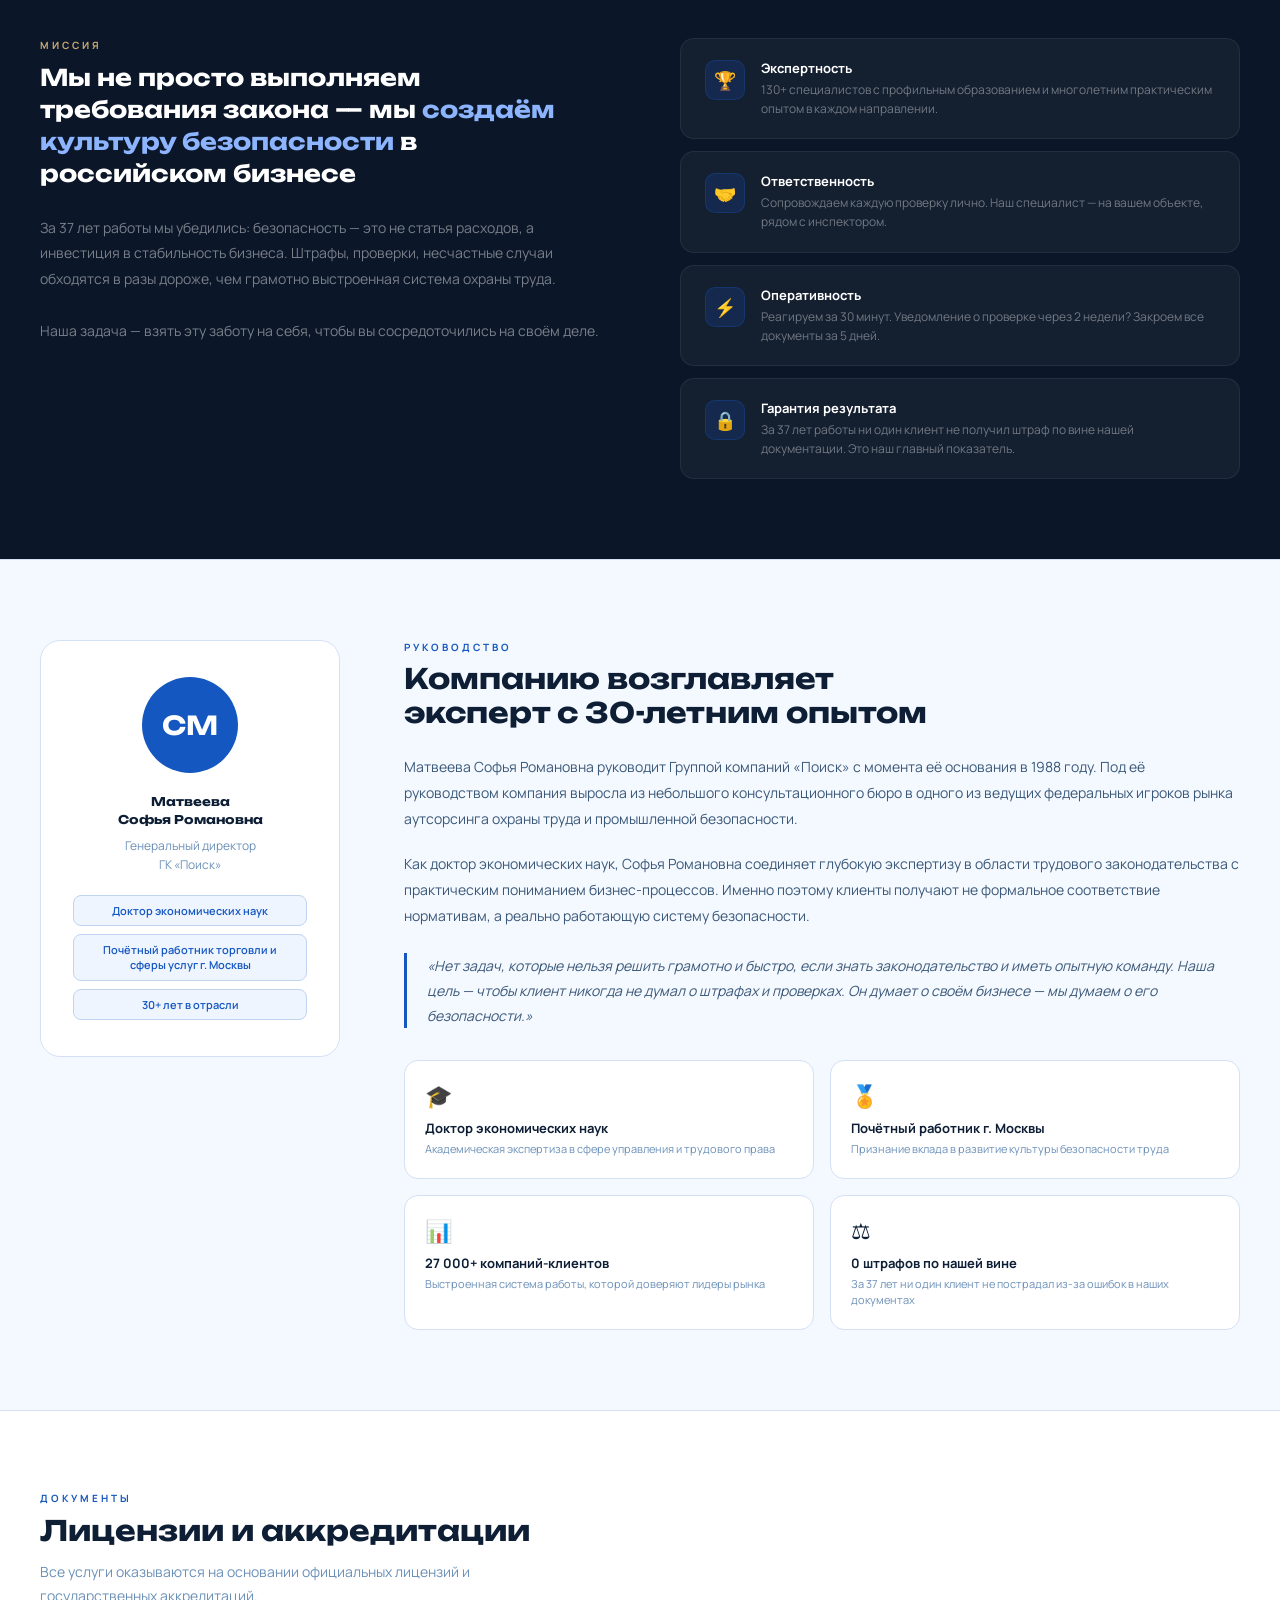
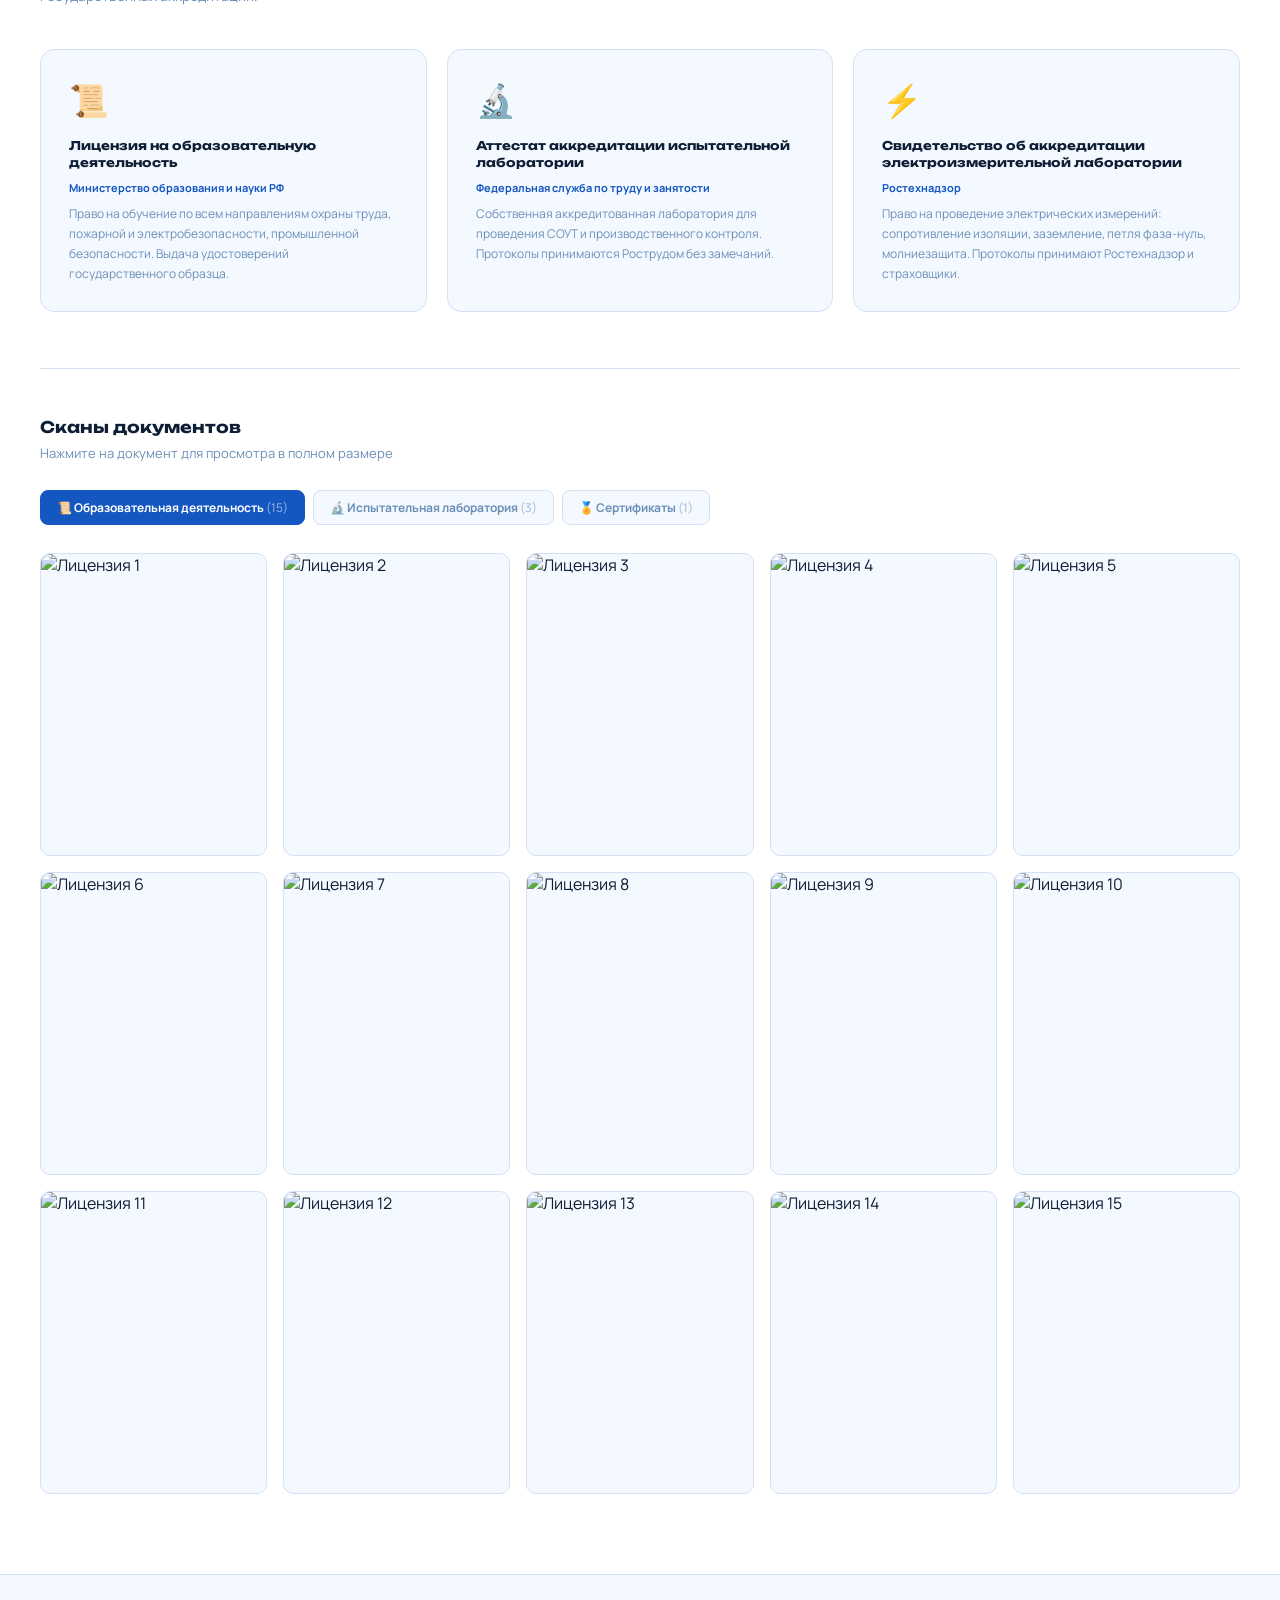
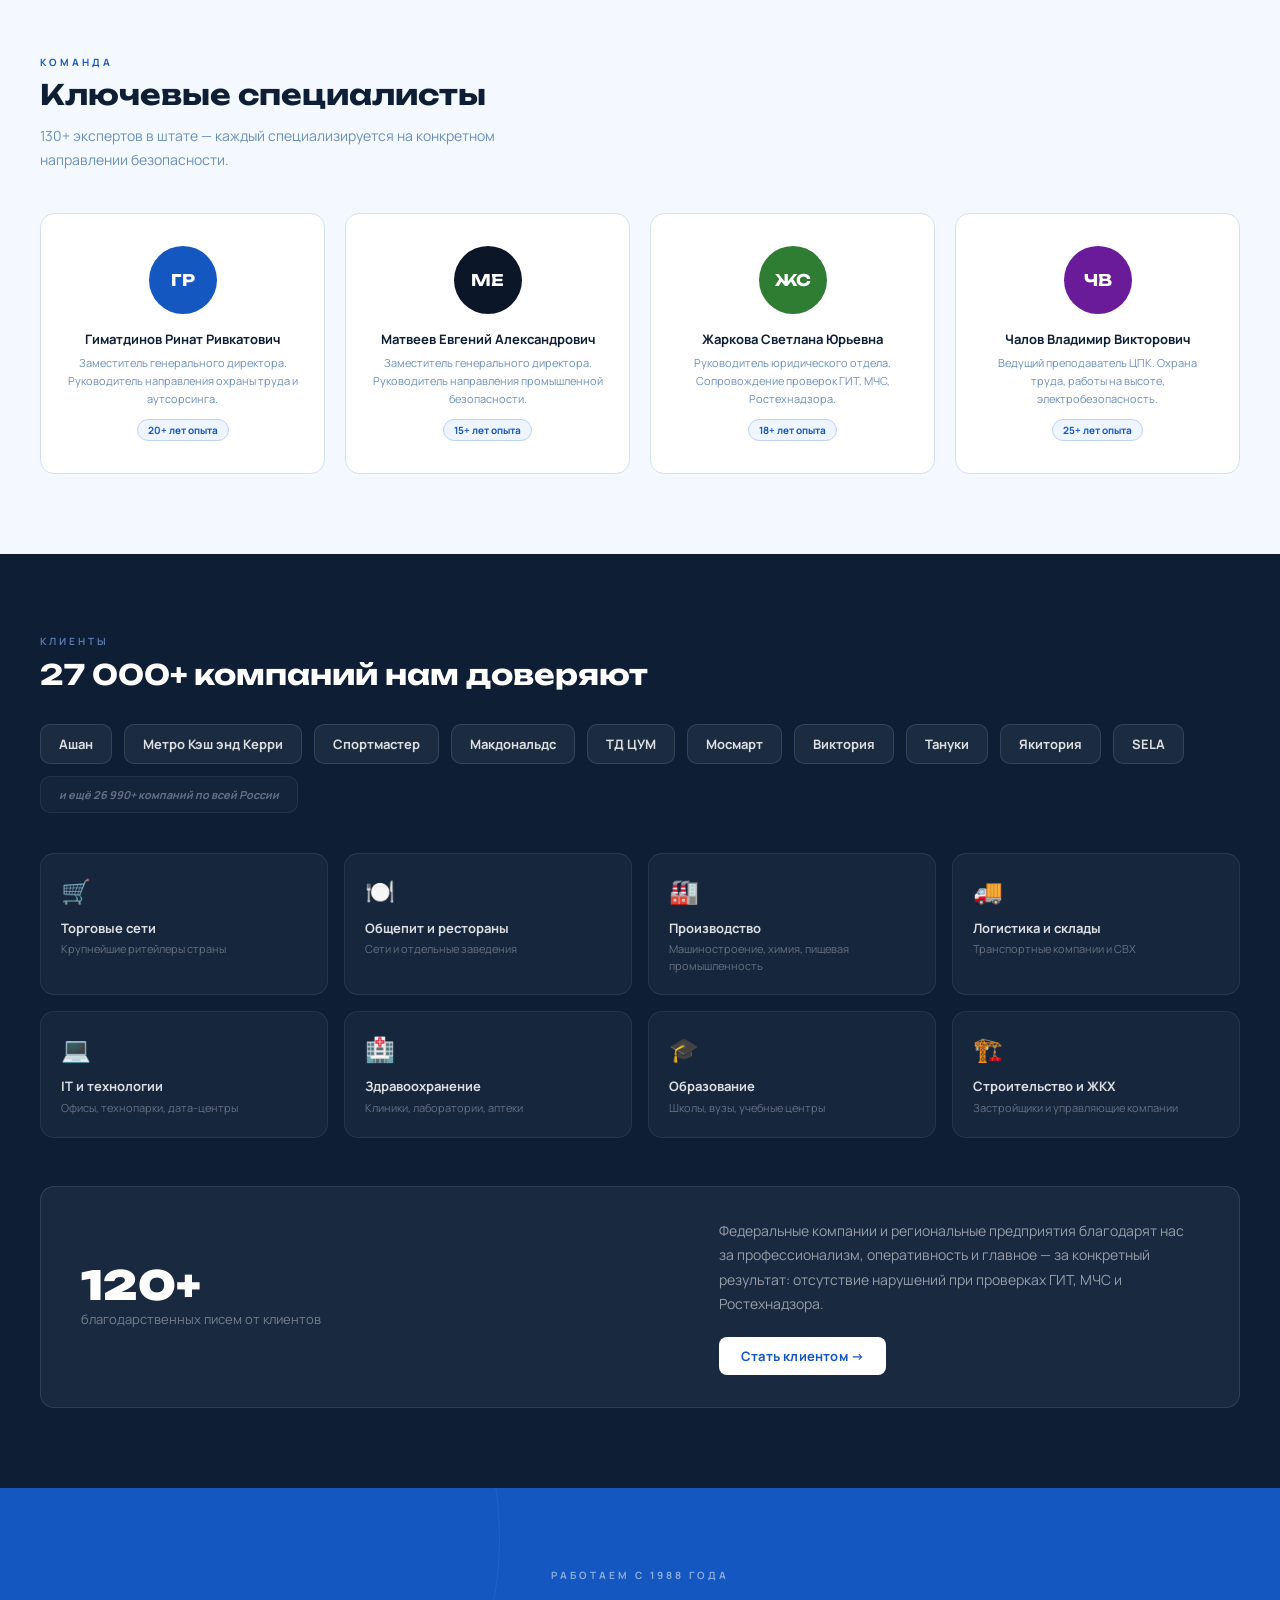
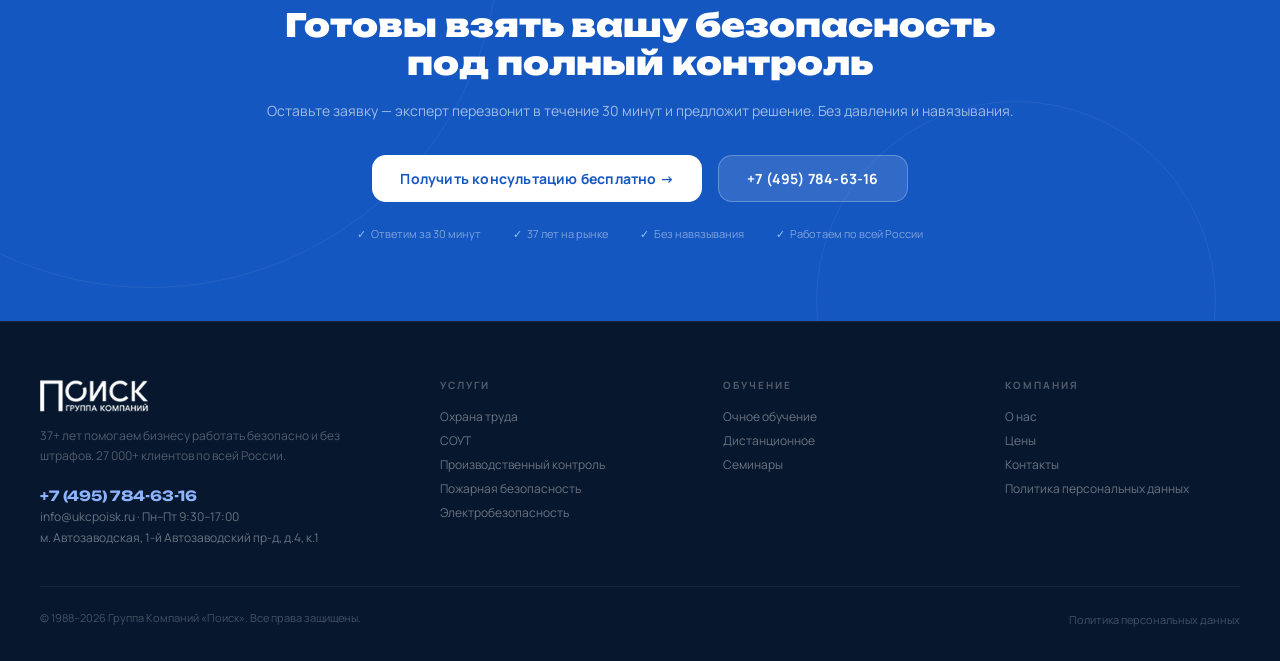
==== commit ed2da050: "Remove Электролаборатория from all pages Co-Authored-By: Claude Sonnet 4.6 <noreply@anthropic.com>" ====
--- a/about.html
+++ b/about.html
@@ -487,7 +487,6 @@
       <div class="lic-tabs">
         <button class="lic-tab active" data-tab="edu">📜 Образовательная деятельность <span style="opacity:.6;font-weight:400">(15)</span></button>
         <button class="lic-tab" data-tab="lab">🔬 Испытательная лаборатория <span style="opacity:.6;font-weight:400">(3)</span></button>
-        <button class="lic-tab" data-tab="elec">⚡ Электролаборатория <span style="opacity:.6;font-weight:400">(4)</span></button>
         <button class="lic-tab" data-tab="cert">🏅 Сертификаты <span style="opacity:.6;font-weight:400">(1)</span></button>
       </div>
 
@@ -517,13 +516,6 @@
         <div class="lic-thumb" data-group="lab" data-idx="2"><img src="https://ukcpoisk.ru/upload/iblock/1ee/1ee667c1af610af8f01c10c0aba1529a.jpg" alt="Аккредитация ИЛ 3" loading="lazy"><div class="lic-thumb-overlay"><div class="lic-thumb-zoom">🔍</div></div></div>
       </div>
 
-      <!-- Электролаборатория -->
-      <div class="lic-panel" id="tab-elec">
-        <div class="lic-thumb" data-group="elec" data-idx="0"><img src="https://ukcpoisk.ru/upload/iblock/7e7/q0kzxxw8vsdvkmvp9u32nnjv8ztb6bdg.jpg" alt="Электролаборатория 1" loading="lazy"><div class="lic-thumb-overlay"><div class="lic-thumb-zoom">🔍</div></div></div>
-        <div class="lic-thumb" data-group="elec" data-idx="1"><img src="https://ukcpoisk.ru/upload/iblock/3ac/3ad85f240rbdie05qdjn0fueljv5l0ps.jpg" alt="Электролаборатория 2" loading="lazy"><div class="lic-thumb-overlay"><div class="lic-thumb-zoom">🔍</div></div></div>
-        <div class="lic-thumb" data-group="elec" data-idx="2"><img src="https://ukcpoisk.ru/upload/iblock/3f9/qkcske05pwepppubudi66k1eolju1xr0.jpg" alt="Электролаборатория 3" loading="lazy"><div class="lic-thumb-overlay"><div class="lic-thumb-zoom">🔍</div></div></div>
-        <div class="lic-thumb" data-group="elec" data-idx="3"><img src="https://ukcpoisk.ru/upload/iblock/e4c/5xrs1dunjblwhw1gtl19xmg39pfyj05h.jpg" alt="Электролаборатория 4" loading="lazy"><div class="lic-thumb-overlay"><div class="lic-thumb-zoom">🔍</div></div></div>
-      </div>
 
       <!-- Сертификаты -->
       <div class="lic-panel" id="tab-cert">
